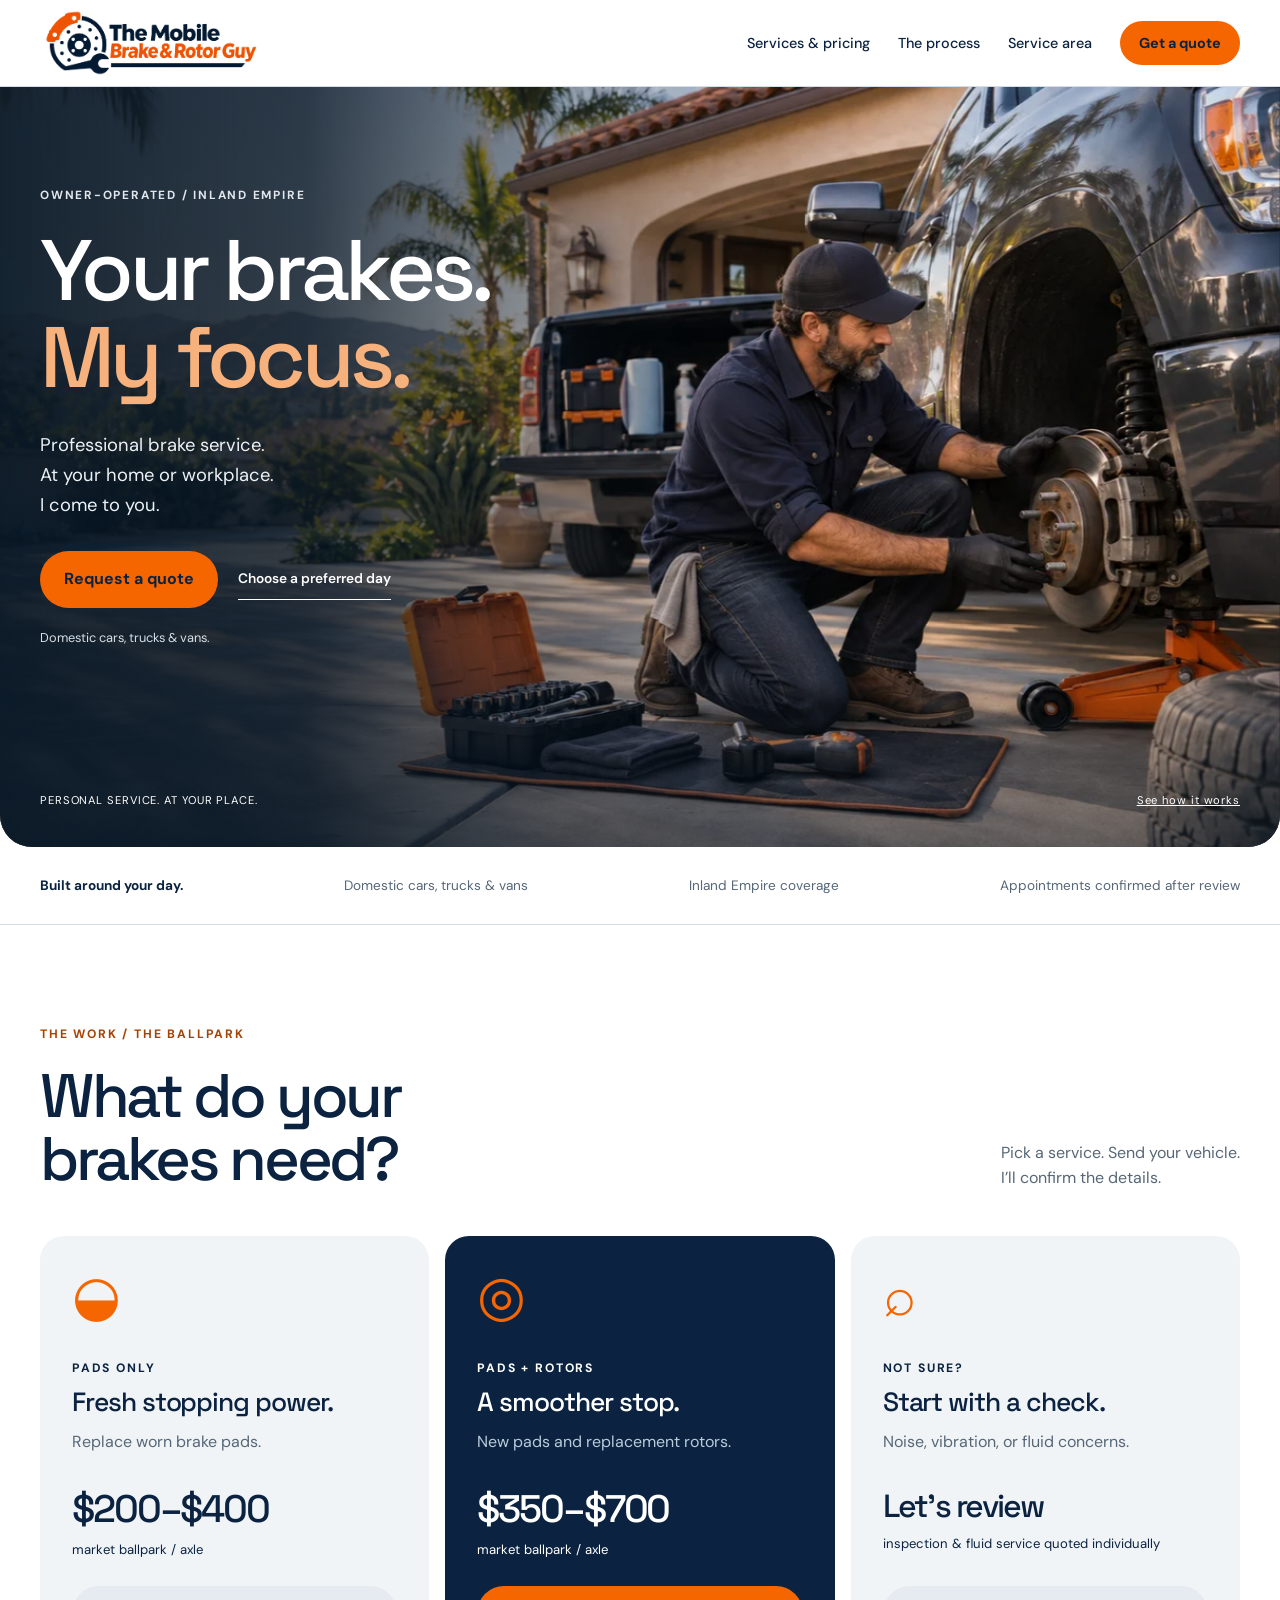
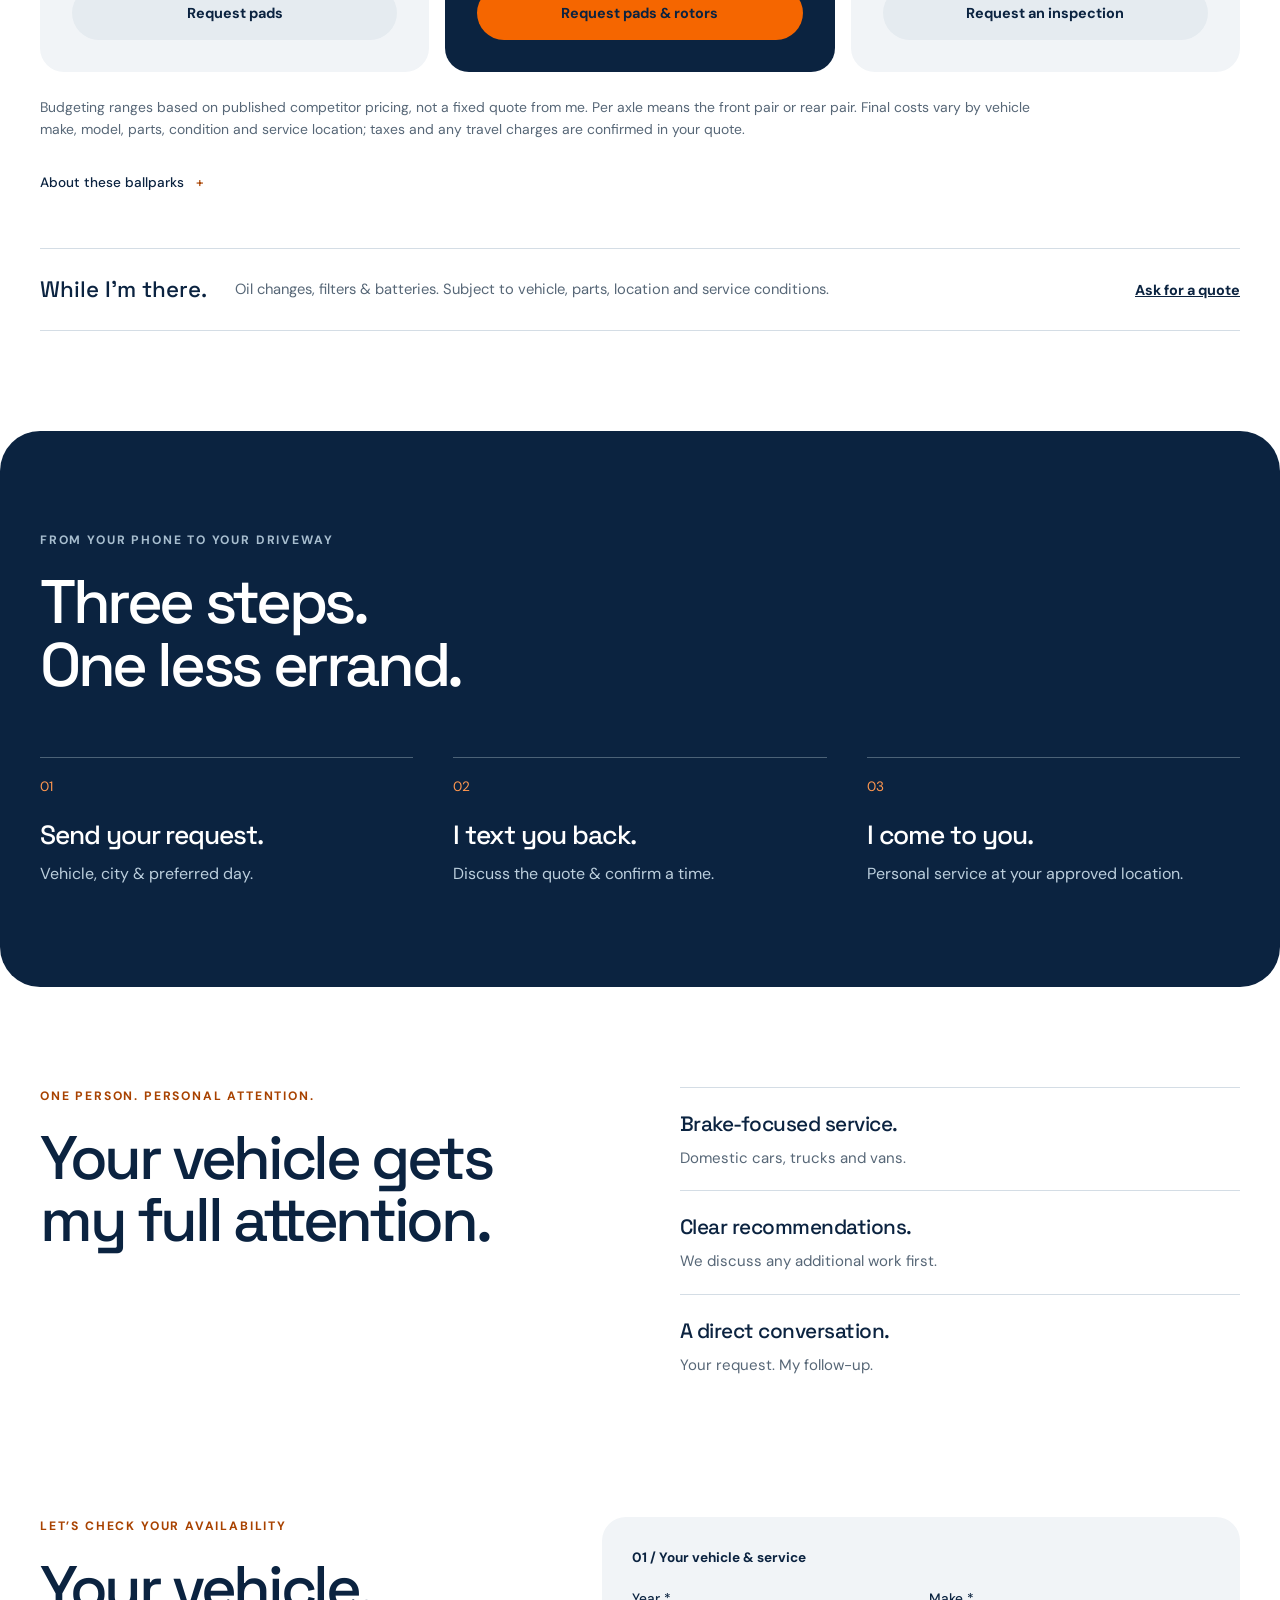
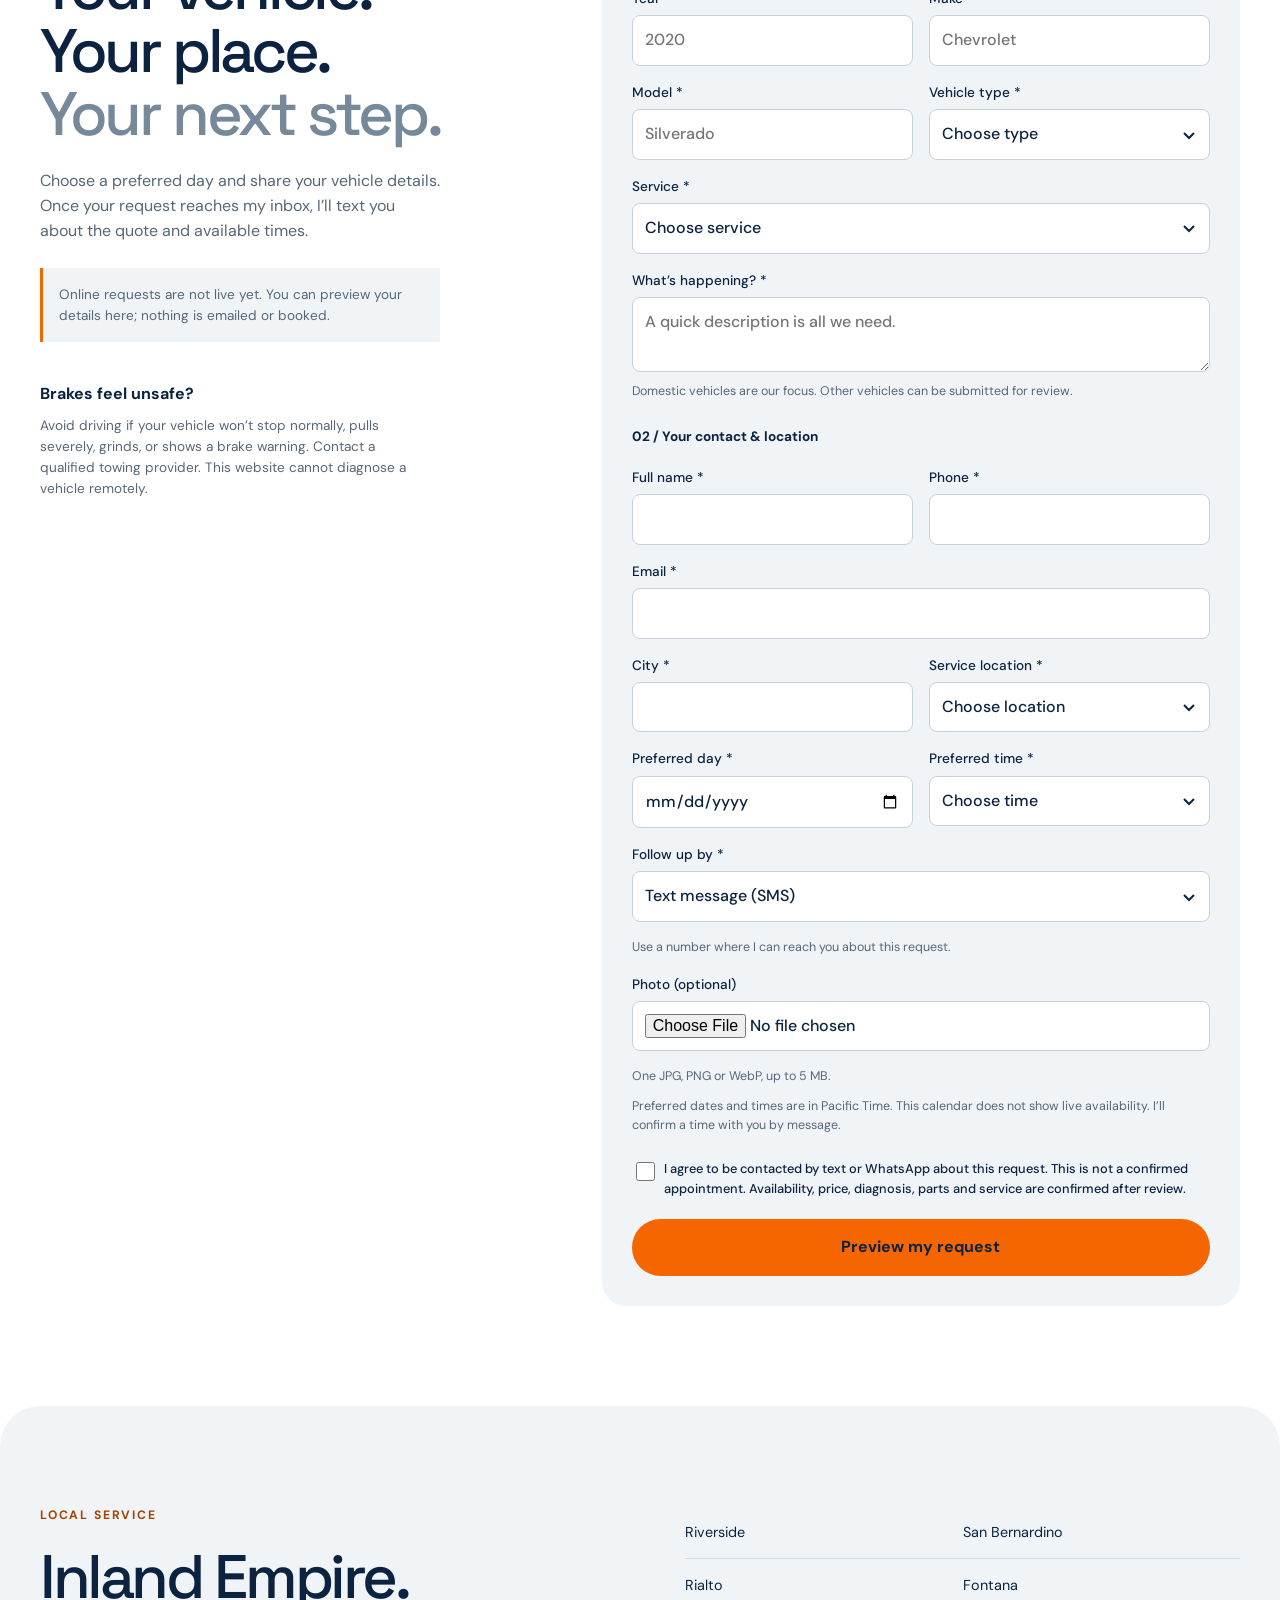
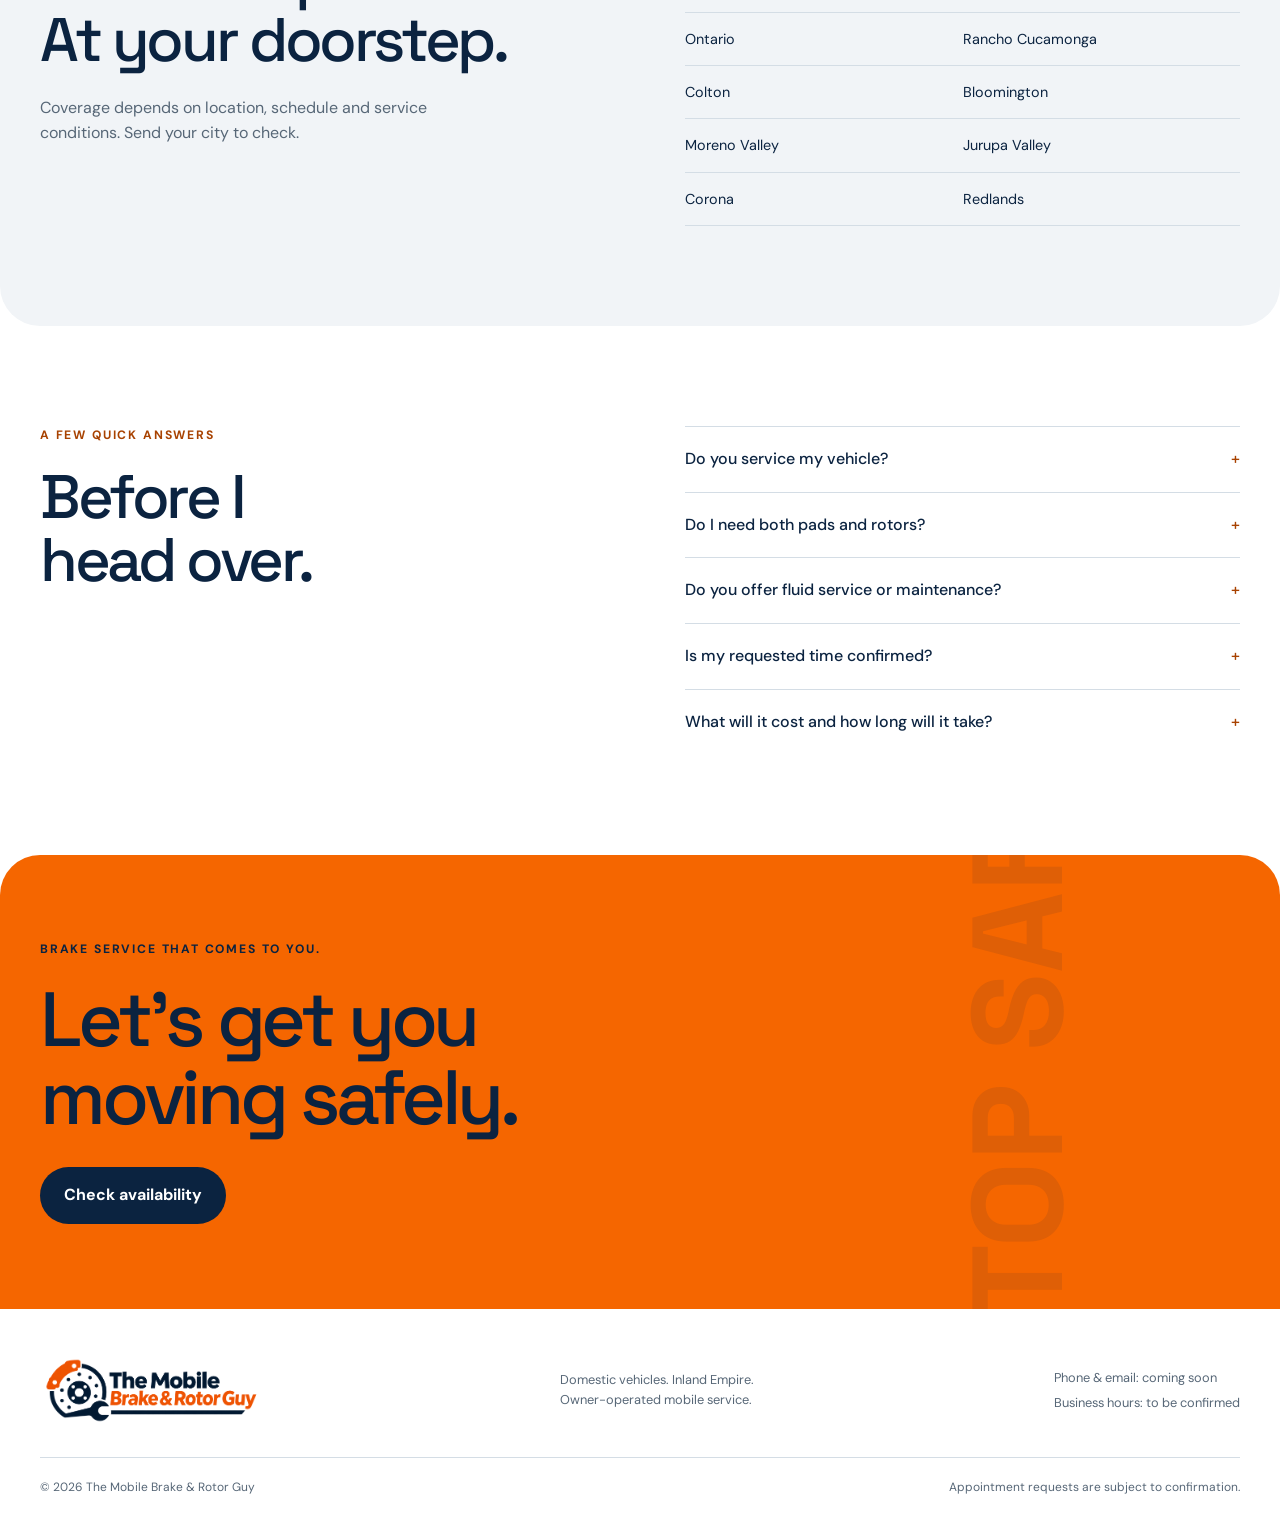
==== index.html @ 6957d8f8 "Adopt photographic owner-operator design and request follow-up flow" ====
<!doctype html>
<html lang="en">
<head>
<meta charset="UTF-8"><meta name="viewport" content="width=device-width, initial-scale=1">
<meta name="theme-color" content="#0B2340">
<title>The Mobile Brake &amp; Rotor Guy | Mobile Brake Service in the Inland Empire</title>
<meta name="description" content="Mobile brake pads, rotors and brake service for domestic cars, trucks and vans in the Inland Empire. See ballpark costs and request an appointment.">
<link rel="canonical" href="https://themobilebrakerotorguy.com/">
<meta property="og:title" content="Your brakes. My focus."><meta property="og:description" content="Mobile brake service for domestic cars, trucks and vans throughout the Inland Empire.">
<meta property="og:image" content="https://themobilebrakerotorguy.com/assets/photography/hero-1774.webp"><meta property="og:image:alt" content="A mechanic inspecting a pickup brake rotor in a driveway.">
<meta property="og:url" content="https://themobilebrakerotorguy.com/"><meta property="og:type" content="website">
<link rel="icon" href="assets/brand/logo-icon.png"><link rel="preconnect" href="https://fonts.googleapis.com"><link rel="preconnect" href="https://fonts.gstatic.com" crossorigin>
<link href="https://fonts.googleapis.com/css2?family=DM+Sans:wght@400;500;600;700&family=Space+Grotesk:wght@400;500;600;700&display=swap" rel="stylesheet">
<link rel="stylesheet" href="styles.css">
<script type="application/ld+json">{"@context":"https://schema.org","@type":"AutoRepair","name":"The Mobile Brake & Rotor Guy","url":"https://themobilebrakerotorguy.com/","logo":"https://themobilebrakerotorguy.com/assets/brand/logo-primary-horizontal.png","areaServed":{"@type":"Place","name":"Inland Empire, California"},"description":"Mobile brake service for domestic cars, trucks and vans. Availability confirmed on request."}</script>
</head>
<body>
<a class="skip" href="#services">Skip to services</a>
<header class="site-header" id="top"><div class="container header-inner">
<a class="brand" href="#top" aria-label="The Mobile Brake and Rotor Guy home"><img src="assets/brand/logo-primary-horizontal.png" width="2150" height="734" alt="The Mobile Brake &amp; Rotor Guy"></a>
<nav id="main-nav" aria-label="Main navigation"><a href="#services">Services &amp; pricing</a><a href="#how-it-works">The process</a><a href="#service-area">Service area</a></nav>
<a class="button small" href="#quote">Get a quote</a><button class="menu-toggle" aria-controls="main-nav" aria-expanded="false" aria-label="Open menu">☰</button>
</div></header>
<main>
<section class="photo-hero" aria-labelledby="hero-title">
<picture class="hero-photograph"><source type="image/webp" srcset="assets/photography/hero-640.webp 640w, assets/photography/hero-960.webp 960w, assets/photography/hero-1440.webp 1440w, assets/photography/hero-1774.webp 1774w" sizes="100vw"><img src="assets/photography/hero-owner-operator-rugged-mechanic.png" width="1774" height="887" fetchpriority="high" alt="A mechanic inspecting a pickup truck’s exposed brake rotor in a sunlit driveway."></picture>
<div class="hero-shade" aria-hidden="true"></div>
<div class="container photo-hero-content">
<p class="eyebrow">OWNER-OPERATED / INLAND EMPIRE</p>
<h1 id="hero-title">Your brakes.<br><span>My focus.</span></h1>
<p class="hero-description">Professional brake service.<br>At your home or workplace.<br>I come to you.</p>
<div class="hero-actions"><a class="button" href="#quote">Request a quote</a><button class="text-button" data-open-booking>Choose a preferred day</button></div>
<p class="hero-vehicle">Domestic cars, trucks &amp; vans.</p>
</div>
<div class="hero-caption"><span>PERSONAL SERVICE. AT YOUR PLACE.</span><a href="#how-it-works">See how it works</a></div>
</section>
<section class="fit-strip"><div class="container"><strong>Built around your day.</strong><span>Domestic cars, trucks &amp; vans</span><span>Inland Empire coverage</span><span>Appointments confirmed after review</span></div></section>
<section class="section services" id="services"><div class="container">
<div class="section-heading"><div><p class="eyebrow orange">THE WORK / THE BALLPARK</p><h2>What do your<br>brakes need?</h2></div><p>Pick a service. Send your vehicle.<br>I’ll confirm the details.</p></div>
<div class="price-grid">
<article class="price-card"><span class="service-symbol" aria-hidden="true">◒</span><p class="eyebrow">PADS ONLY</p><h3>Fresh stopping power.</h3><p>Replace worn brake pads.</p><p class="price">$200–$400<small>market ballpark / axle</small></p><a href="#quote" class="button light" data-service="Brake pads">Request pads</a></article>
<article class="price-card featured"><span class="service-symbol" aria-hidden="true">◎</span><p class="eyebrow">PADS + ROTORS</p><h3>A smoother stop.</h3><p>New pads and replacement rotors.</p><p class="price">$350–$700<small>market ballpark / axle</small></p><a href="#quote" class="button" data-service="Pads and rotors">Request pads &amp; rotors</a></article>
<article class="price-card"><span class="service-symbol" aria-hidden="true">⌕</span><p class="eyebrow">NOT SURE?</p><h3>Start with a check.</h3><p>Noise, vibration, or fluid concerns.</p><p class="price quote-price">Let’s review<small>inspection &amp; fluid service quoted individually</small></p><a href="#quote" class="button light" data-service="Brake inspection">Request an inspection</a></article>
</div>
<p class="price-note">Budgeting ranges based on published competitor pricing, not a fixed quote from me. Per axle means the front pair or rear pair. Final costs vary by vehicle make, model, parts, condition and service location; taxes and any travel charges are confirmed in your quote.</p>
<details class="price-sources"><summary>About these ballparks</summary><p>Benchmarks reviewed November 23, 2026: <a href="https://supercanic.com/blog/brake-job-cost">Supercanic’s Riverside County guide</a> and <a href="https://brakestogo.com/services/brake-pad-replacement/">Brakes To Go’s published comparisons</a>. These are budgeting guides for parts and labor, not guaranteed offers or price matches.</p></details>
<div class="maintenance"><strong>While I’m there.</strong><p>Oil changes, filters &amp; batteries. Subject to vehicle, parts, location and service conditions.</p><a href="#quote" data-service="Select maintenance">Ask for a quote</a></div>
</div></section>
<section class="process section" id="how-it-works"><div class="container"><p class="eyebrow">FROM YOUR PHONE TO YOUR DRIVEWAY</p><h2>Three steps.<br>One less errand.</h2><div class="steps"><article><span>01</span><h3>Send your request.</h3><p>Vehicle, city &amp; preferred day.</p></article><article><span>02</span><h3>I text you back.</h3><p>Discuss the quote &amp; confirm a time.</p></article><article><span>03</span><h3>I come to you.</h3><p>Personal service at your approved location.</p></article></div></div></section>
<section class="personal-service section"><div class="container personal-layout"><div><p class="eyebrow orange">ONE PERSON. PERSONAL ATTENTION.</p><h2>Your vehicle gets<br>my full attention.</h2></div><div class="personal-points"><p><strong>Brake-focused service.</strong><span>Domestic cars, trucks and vans.</span></p><p><strong>Clear recommendations.</strong><span>We discuss any additional work first.</span></p><p><strong>A direct conversation.</strong><span>Your request. My follow-up.</span></p></div></div></section>
<section class="section quote-section" id="quote"><div class="container quote-layout"><div><p class="eyebrow orange">LET’S CHECK YOUR AVAILABILITY</p><h2>Your vehicle.<br>Your place.<br><span>Your next step.</span></h2><p>Choose a preferred day and share your vehicle details. Once your request reaches my inbox, I’ll text you about the quote and available times.</p><p class="preview-notice">Online requests are not live yet. You can preview your details here; nothing is emailed or booked.</p><div class="safety"><strong>Brakes feel unsafe?</strong><p>Avoid driving if your vehicle won’t stop normally, pulls severely, grinds, or shows a brake warning. Contact a qualified towing provider. This website cannot diagnose a vehicle remotely.</p></div></div>
<form id="quote-form" novalidate><fieldset><legend>01 / Your vehicle &amp; service</legend>
<div class="form-grid"><label>Year *<input name="year" inputmode="numeric" required pattern="[0-9]{4}" maxlength="4" placeholder="2020"></label><label>Make *<input name="make" required maxlength="60" placeholder="Chevrolet"></label><label>Model *<input name="model" required maxlength="80" placeholder="Silverado"></label><label>Vehicle type *<select name="vehicleType" required><option value="">Choose type</option><option>Domestic car</option><option>Domestic truck</option><option>Domestic van</option><option>Not sure</option><option>Other</option></select></label><label class="full">Service *<select name="service" required><option value="">Choose service</option><option>Brake pads</option><option>Pads and rotors</option><option>Brake rotors</option><option>Brake fluid service</option><option>Brake inspection</option><option>Brake noise</option><option>Brake vibration</option><option>Oil change</option><option>Oil filter</option><option>Cabin air filter</option><option>Battery replacement</option><option>Select maintenance</option><option>Not sure</option></select></label><label class="full">What’s happening? *<textarea name="issue" required maxlength="1200" rows="2" placeholder="A quick description is all we need."></textarea></label></div><p id="fit-note" class="field-note">Domestic vehicles are our focus. Other vehicles can be submitted for review.</p></fieldset>
<fieldset><legend>02 / Your contact &amp; location</legend><div class="form-grid"><label>Full name *<input name="name" required maxlength="100" autocomplete="name"></label><label>Phone *<input name="phone" type="tel" required maxlength="30" autocomplete="tel"></label><label class="full">Email *<input name="email" type="email" required maxlength="254" autocomplete="email"></label><label>City *<input name="city" required maxlength="100" autocomplete="address-level2"></label><label>Service location *<select name="location" required><option value="">Choose location</option><option>Home</option><option>Workplace</option><option>Other — review needed</option></select></label><label>Preferred day *<input name="date" type="date" required></label><label>Preferred time *<select name="time" required><option value="">Choose time</option><option>Morning</option><option>Afternoon</option><option>Flexible</option></select></label><label class="full">Follow up by *<select name="contactMethod" required><option value="SMS">Text message (SMS)</option><option value="WhatsApp">WhatsApp</option></select><span class="field-note">Use a number where I can reach you about this request.</span></label><label class="full">Photo (optional)<input name="photo" type="file" accept="image/jpeg,image/png,image/webp"><span class="field-note">One JPG, PNG or WebP, up to 5 MB.</span></label></div><p class="field-note">Preferred dates and times are in Pacific Time. This calendar does not show live availability. I’ll confirm a time with you by message.</p></fieldset>
<label class="form-trap" aria-hidden="true">Website<input name="website" tabindex="-1" autocomplete="off"></label>
<label class="consent"><input name="consent" type="checkbox" required><span>I agree to be contacted by text or WhatsApp about this request. This is not a confirmed appointment. Availability, price, diagnosis, parts and service are confirmed after review.</span></label>
<button class="button" type="submit">Preview my request</button><p class="form-status" role="status" aria-live="polite"></p>
</form></div></section>
<section class="section area" id="service-area"><div class="container area-layout"><div><p class="eyebrow orange">LOCAL SERVICE</p><h2>Inland Empire.<br>At your doorstep.</h2><p>Coverage depends on location, schedule and service conditions. Send your city to check.</p></div><div class="cities"><span>Riverside</span><span>San Bernardino</span><span>Rialto</span><span>Fontana</span><span>Ontario</span><span>Rancho Cucamonga</span><span>Colton</span><span>Bloomington</span><span>Moreno Valley</span><span>Jurupa Valley</span><span>Corona</span><span>Redlands</span></div></div></section>
<section class="section faq"><div class="container faq-layout"><div><p class="eyebrow orange">A FEW QUICK ANSWERS</p><h2>Before I<br>head over.</h2></div><div>
<details><summary>Do you service my vehicle?</summary><p>I focus on domestic cars, trucks and vans. Send the year, make and model; other vehicles are reviewed individually.</p></details>
<details><summary>Do I need both pads and rotors?</summary><p>Not always. Inspection helps determine what needs replacement.</p></details>
<details><summary>Do you offer fluid service or maintenance?</summary><p>Yes, subject to vehicle and location fit. Ask about brake fluid, oil changes, filters and batteries.</p></details>
<details><summary>Is my requested time confirmed?</summary><p>No. Your preferred date is a request. I’ll text you to confirm service details and agree on an available time.</p></details>
<details><summary>What will it cost and how long will it take?</summary><p>The ranges above are market guides. I confirm your price and expected time after reviewing your vehicle and the work required.</p></details>
</div></div></section>
<section class="closing"><div class="container"><p class="eyebrow">BRAKE SERVICE THAT COMES TO YOU.</p><h2>Let’s get you<br>moving safely.</h2><button class="button dark" data-open-booking>Check availability</button></div><span aria-hidden="true">STOP SAFE.</span></section>
</main>
<footer><div class="container footer-inner"><a class="brand footer-brand" href="#top"><img src="assets/brand/logo-primary-horizontal.png" width="2150" height="734" loading="lazy" alt="The Mobile Brake &amp; Rotor Guy"></a><p>Domestic vehicles. Inland Empire.<br>Owner-operated mobile service.</p><div><span id="business-contact">Phone &amp; email: coming soon</span><a class="whatsapp-link" data-whatsapp hidden>Message on WhatsApp</a><span>Business hours: to be confirmed</span></div></div><div class="container footer-bottom">© 2026 The Mobile Brake &amp; Rotor Guy <span>Appointment requests are subject to confirmation.</span></div></footer>
<div class="mobile-bar" aria-label="Quick actions"><button data-contact="Call">Call</button><button data-contact="Text">Text</button><a href="#quote">Request quote</a></div>
<dialog id="booking-dialog" aria-labelledby="dialog-title"><button class="dialog-close" aria-label="Close dialog">×</button><div class="photo-dialog"><img src="assets/photography/hero-640.webp" width="640" height="320" loading="lazy" alt="Driveway brake inspection."></div><div class="dialog-content"><p class="eyebrow orange">MOBILE SERVICE / INLAND EMPIRE</p><h2 id="dialog-title">Your day.<br>Your driveway.</h2><p>Choose a preferred day and tell me about your domestic car, truck or van. I’ll follow up by message once I receive your request.</p><p class="field-note">Online requests are currently in preview. No appointment is booked or sent.</p><a class="button" id="dialog-quote" href="#quote">Start my request</a></div></dialog>
<dialog id="contact-dialog" aria-labelledby="contact-title"><button class="dialog-close" aria-label="Close dialog">×</button><div class="dialog-content"><h2 id="contact-title">Contact details<br>coming soon.</h2><p>The business phone number hasn’t been published yet. Online requests are also currently in preview.</p><button class="button dialog-dismiss">Got it</button></div></dialog>
<script src="site-config.js" defer></script>
<script src="script.js" defer></script>
</body></html>
---- styles.css ----
:root{--navy:#0b2340;--orange:#f56600;--paper:#f1f4f7;--ink:#1f2933;--muted:#576777;--line:#d4dde5;--heading:'Space Grotesk',sans-serif}
*{box-sizing:border-box}
html{scroll-behavior:smooth;scroll-padding-top:100px}
body{margin:0;background:white;color:var(--navy);font-family:'DM Sans',sans-serif;line-height:1.55}
button,input,select,textarea{font:inherit}
button,a{-webkit-tap-highlight-color:transparent}
button{cursor:pointer}
a{color:inherit}
img,svg{max-width:100%}
button:focus-visible,a:focus-visible,input:focus-visible,select:focus-visible,textarea:focus-visible,summary:focus-visible{outline:3px solid #ba4a00;outline-offset:5px}
h1,h2,h3,p{margin:0}
h1,h2,h3{font-family:var(--heading);line-height:1.02;letter-spacing:-.055em;font-weight:500}
h1{font-size:clamp(3rem,6.6vw,6.4rem)}
h2{font-size:clamp(2.5rem,4.8vw,4.6rem)}
h3{font-size:1.65rem;letter-spacing:-.04em}
p{font-size:1rem}
.container{width:min(1240px,calc(100% - 80px));margin:auto}
.button{display:inline-flex;align-items:center;justify-content:center;background:var(--orange);color:var(--navy);padding:16px 24px;border:0;border-radius:100px;text-decoration:none;font-weight:700;min-height:50px;transition:background .2s,transform .2s}
.button:hover{background:#ff8328;transform:translateY(-2px)}
.button.small{padding:11px 19px;min-height:44px;font-size:.9rem}
.button.light{background:#e5ebf0}
.button.dark{background:var(--navy);color:white}
.text-button{background:none;color:inherit;border:0;border-bottom:1px solid currentColor;padding:10px 0;font-weight:600}
.eyebrow{font-size:.76rem;letter-spacing:.15em;font-weight:700;line-height:1.5;margin-bottom:22px}
.orange{color:#a84200}
.section{padding:100px 0}
.skip{position:fixed;top:-100px;z-index:100;background:white;padding:15px}
.skip:focus{top:0}
.site-header{background:white;position:sticky;top:0;z-index:40;border-bottom:1px solid var(--line)}
.header-inner{height:86px;display:flex;align-items:center;gap:28px}
.brand{display:block;width:220px;flex-shrink:0}
.brand img{width:100%;height:auto;display:block}
nav{margin-left:auto;display:flex;gap:28px}
nav a{font-size:.9rem;text-decoration:none;font-weight:500}
.menu-toggle{display:none}
.fit-strip{padding:28px 0;border-bottom:1px solid var(--line)}
.fit-strip .container{display:flex;justify-content:space-between;gap:20px;font-size:.85rem}
.fit-strip span{color:var(--muted)}
.section-heading{display:flex;justify-content:space-between;align-items:end;gap:24px;margin-bottom:45px}
.section-heading>p{color:var(--muted)}
.price-grid{display:grid;grid-template-columns:repeat(3,1fr);gap:16px}
.price-card{padding:32px;background:var(--paper);border-radius:24px;display:flex;flex-direction:column;align-items:flex-start}
.price-card.featured{background:var(--navy);color:white}
.service-symbol{font-size:3.5rem;line-height:1;color:var(--orange);margin-bottom:35px}
.price-card .eyebrow{margin-bottom:12px}
.price-card h3{margin-bottom:14px}
.price-card>p:not(.eyebrow):not(.price){color:var(--muted)}
.price-card.featured>p:not(.eyebrow):not(.price){color:#b9ccda}
.price{font:500 clamp(1.8rem,3vw,2.7rem)/1 var(--heading);letter-spacing:-.055em;margin:35px 0 26px}
.price small{display:block;font:400 .82rem/1.5 'DM Sans',sans-serif;letter-spacing:0;margin-top:12px}
.price-card .button{margin-top:auto;width:100%;font-size:.9rem}
.quote-price{font-size:2rem}
.price-note{font-size:.87rem;color:var(--muted);margin-top:25px;max-width:1000px}
.price-sources{font-size:.83rem;margin-top:12px}
.price-sources summary{min-height:36px;font-size:.85rem;border:0;justify-content:flex-start;gap:12px}
.price-sources p{font-size:.85rem;color:var(--muted)}
.maintenance{display:flex;align-items:center;gap:28px;border-block:1px solid var(--line);padding:26px 0;margin-top:35px}
.maintenance strong{font:500 1.4rem var(--heading)}
.maintenance p{flex:1;color:var(--muted);font-size:.92rem}
.maintenance a{font-weight:700;font-size:.9rem}
.process{background:var(--navy);color:white;border-radius:40px}
.process .eyebrow{color:#a8becf}
.steps{display:grid;grid-template-columns:repeat(3,1fr);gap:40px;margin-top:60px}
.steps article{border-top:1px solid #4c6277;padding-top:18px}
.steps span{color:#ff974f;display:block;font-size:.85rem;margin-bottom:25px}
.steps p{color:#bbcedc;margin-top:13px}
.quote-layout{display:grid;grid-template-columns:.85fr 1.15fr;gap:90px}
.quote-layout h2 span{color:#76899a}
.quote-layout>div>p:not(.eyebrow){margin-top:24px;color:var(--muted);max-width:400px}
.preview-notice{font-size:.85rem;padding:16px;background:var(--paper);border-left:3px solid var(--orange)}
.safety{margin-top:40px;max-width:390px}
.safety p{font-size:.85rem;margin-top:8px;color:var(--muted)}
form{padding:30px;background:var(--paper);border-radius:24px}
fieldset{border:0;margin:0 0 24px;padding:0}
legend{font-size:.85rem;font-weight:700;padding:0 0 20px}
label{display:flex;flex-direction:column;gap:6px;font-size:.85rem;font-weight:500}
.form-grid{display:grid;grid-template-columns:1fr 1fr;gap:16px}
.full{grid-column:1/-1}
input,select,textarea{width:100%;max-width:100%;min-width:0;border:1px solid #c6d1dc;background:white;border-radius:8px;padding:12px;font-size:1rem;color:var(--navy)}
textarea{resize:vertical}
select{appearance:none;background:white url("data:image/svg+xml,%3Csvg xmlns='http://www.w3.org/2000/svg' width='20' height='20'%3E%3Cpath d='m5 8 5 5 5-5' fill='none' stroke='%230b2340' stroke-width='2'/%3E%3C/svg%3E") no-repeat right 10px center;padding-right:35px}
.field-note{font-size:.78rem;color:var(--muted);margin-top:10px;font-weight:400}
.consent{flex-direction:row;align-items:flex-start;font-size:.8rem;margin-bottom:20px}
.consent input{width:19px;height:19px;flex-shrink:0;accent-color:var(--navy)}
form .button{width:100%}
.form-trap{position:absolute;left:-10000px;width:1px;height:1px;overflow:hidden}
.form-status:not(:empty){margin-top:15px;padding:12px;background:#dcebe1;color:#17462c;font-size:.9rem}
.form-status.error{background:#fbe5de;color:#7c2810}
.area{background:var(--paper);border-radius:40px}
.area-layout,.faq-layout{display:grid;grid-template-columns:1fr 1fr;gap:90px}
.area p:not(.eyebrow){max-width:440px;margin-top:25px;color:var(--muted)}
.cities{display:grid;grid-template-columns:1fr 1fr;align-content:center}
.cities span{border-bottom:1px solid var(--line);padding:15px 0;font-size:.9rem}
summary{cursor:pointer;list-style:none;display:flex;justify-content:space-between;gap:25px;font-weight:500;padding:20px 0;border-top:1px solid var(--line);font-size:1rem}
summary::-webkit-details-marker{display:none}
summary:after{content:'+';color:#a84200}
details[open] summary:after{content:'−'}
details>p{padding-bottom:22px;color:var(--muted)}
.closing{padding:85px 0;background:var(--orange);border-radius:40px 40px 0 0;position:relative;overflow:hidden}
.closing h2{font-size:clamp(3rem,6vw,6rem);margin-bottom:30px}
.closing>span{position:absolute;font:700 10vw var(--heading);transform:rotate(-90deg);right:-6%;top:26%;color:rgba(11,35,64,.09);pointer-events:none}
footer{padding:45px 0 25px}
.footer-inner{display:flex;justify-content:space-between;gap:30px;align-items:center}
.footer-inner p,.footer-inner>div{font-size:.8rem;color:var(--muted)}
.footer-inner>div{display:flex;flex-direction:column;gap:5px}
.footer-bottom{border-top:1px solid var(--line);margin-top:30px;padding-top:20px;font-size:.75rem;display:flex;justify-content:space-between;color:var(--muted)}
.mobile-bar{display:none}
dialog{padding:0;border:0;border-radius:24px;width:min(520px,calc(100% - 32px));max-height:88svh;overflow:auto;color:var(--navy);box-shadow:0 30px 100px #0006}
dialog::backdrop{background:rgba(4,17,31,.8);backdrop-filter:blur(5px)}
.dialog-close{position:absolute;right:14px;top:14px;border:0;border-radius:50%;background:white;font-size:1.6rem;width:44px;height:44px;z-index:2}
.dialog-art{height:180px;background:var(--paper);display:grid;place-items:center;overflow:hidden}
.dialog-art img{width:165px;height:165px;object-fit:contain}
.dialog-content{padding:32px}
.dialog-content h2{font-size:2.8rem}
.dialog-content>p{margin:18px 0}
.dialog-content .button{width:100%}
body:has(dialog[open]){overflow:hidden}
@media(min-width:1500px){}
@media(max-width:1000px){.container{width:calc(100% - 48px)}
nav{gap:18px}
.header-inner{gap:18px}
.brand{width:180px}
.quote-layout,.area-layout,.faq-layout{gap:40px}
.price-card{padding:24px}
.price{font-size:2rem}
}
@media(max-width:700px){html{scroll-padding-top:90px}
.container{width:calc(100% - 32px)}
body{padding-bottom:calc(64px + env(safe-area-inset-bottom))}
.header-inner{height:74px;gap:10px}
.brand{width:155px}
.header-inner>.button{margin-left:auto;padding:10px 15px;font-size:.8rem}
.menu-toggle{display:block;background:none;border:0;color:var(--navy);font-size:1.4rem;width:44px;height:44px}
nav{display:none;position:absolute;top:74px;left:0;right:0;padding:16px;background:white;border-bottom:1px solid var(--line)}
nav.open{display:flex;flex-direction:column;gap:0}
nav a{padding:13px}
.fit-strip{padding:22px 0}
.fit-strip .container{display:grid;grid-template-columns:1fr 1fr;gap:12px;font-size:.78rem}
.section{padding:65px 0}
.section-heading{display:block;margin-bottom:30px}
.section-heading>p{margin-top:22px}
.price-grid{grid-template-columns:1fr}
.price-card{padding:26px;position:relative}
.service-symbol{position:absolute;right:25px;top:20px;font-size:3rem}
.price-card .eyebrow{padding-right:55px}
.price-card h3{max-width:80%}
.price{margin:25px 0;font-size:2.4rem}
.maintenance{flex-direction:column;align-items:start;gap:12px}
.steps{grid-template-columns:1fr;gap:26px;margin-top:35px}
.steps span{margin-bottom:14px}
.process,.area{border-radius:28px}
.quote-layout,.area-layout,.faq-layout{grid-template-columns:1fr;gap:32px}
.quote-layout h2{font-size:2.9rem}
.safety{margin-top:24px}
form{padding:22px 16px}
.form-grid{gap:14px 10px}
input[type=file]{font-size:.8rem}
.closing{padding:60px 0;border-radius:28px 28px 0 0}
.closing>span{display:none}
.footer-inner{flex-direction:column;align-items:start;gap:22px}
.footer-brand{width:220px}
.footer-bottom{display:block}
.footer-bottom span{display:block;margin-top:7px}
.mobile-bar{position:fixed;bottom:0;left:0;right:0;z-index:50;display:grid;grid-template-columns:1fr 1fr 1.7fr;background:white;padding-bottom:env(safe-area-inset-bottom);box-shadow:0 -4px 25px #0b234015}
.mobile-bar button,.mobile-bar a{border:0;border-right:1px solid var(--line);background:white;color:var(--navy);padding:20px 10px;font-size:.9rem;text-align:center;text-decoration:none;font-weight:700}
.mobile-bar a{background:var(--orange)}
.dialog-content{padding:26px}
.dialog-art{height:140px}
.dialog-art img{width:130px;height:130px}
}
@media(max-width:700px){}
@media(max-width:360px){.brand{width:130px}
.header-inner>.button{padding:10px}
.form-grid{grid-template-columns:1fr}
.full{grid-column:auto}
}
@media(prefers-reduced-motion:reduce){html{scroll-behavior:auto}
*,*:before,*:after{transition:none!important;animation:none!important}
}
/* Photography-led owner-operator direction (standards v2). */
.photo-hero{position:relative;min-height:690px;height:min(760px,calc(100svh - 86px));background:var(--navy);color:white;overflow:hidden;border-radius:0 0 32px 32px}
.hero-photograph{position:absolute;inset:0;display:block}
.hero-photograph img{width:100%;height:100%;object-fit:cover;object-position:68% center;animation:photo-settle 1.2s ease-out both}
.hero-shade{position:absolute;inset:0;background:linear-gradient(90deg,rgba(6,22,37,.94) 0%,rgba(6,22,37,.81) 24%,rgba(6,22,37,.25) 48%,transparent 68%),linear-gradient(0deg,rgba(6,22,37,.55),transparent 28%)}
.photo-hero-content{position:relative;padding-top:100px;z-index:1}
.photo-hero .eyebrow{color:#e1e7ec;font-size:.74rem}
.photo-hero h1{font-size:clamp(3.7rem,6.7vw,6.2rem);font-weight:500;line-height:1.02}
.photo-hero h1 span{color:#f7b17c}
.hero-description{font-size:1.15rem;line-height:1.65;margin-top:28px;color:#edf1f5}
.hero-actions{display:flex;align-items:center;gap:20px;margin-top:30px;flex-wrap:wrap}
.hero-actions .text-button{color:white;font-size:.86rem}
.hero-vehicle{font-size:.8rem;color:#d7dfe5;margin-top:20px}
.hero-caption{position:absolute;bottom:24px;left:40px;right:40px;display:flex;justify-content:space-between;align-items:center;font-size:.7rem;letter-spacing:.08em}
.hero-caption a{min-height:44px;display:flex;align-items:center}
@keyframes photo-settle{from{transform:scale(1.02)}
to{transform:scale(1)}
}
.personal-service{padding-bottom:20px}
.personal-layout{display:grid;grid-template-columns:1fr 1fr;gap:80px;align-items:start}
.personal-points p{display:flex;flex-direction:column;gap:7px;border-top:1px solid var(--line);padding:20px 0}
.personal-points strong{font-family:var(--heading);font-size:1.3rem;font-weight:500;letter-spacing:-.025em}
.personal-points span{color:var(--muted);font-size:.94rem}
.section-heading,.price-card,.steps article,.personal-layout,.area-layout{opacity:1;transform:none;transition:opacity .6s ease var(--reveal-delay,0ms),transform .6s ease var(--reveal-delay,0ms)}
.reveal-pending{opacity:0;transform:translateY(16px)}
.whatsapp-link{color:var(--navy);font-weight:700;padding:8px 0}
[hidden]{display:none!important}
.photo-dialog{height:200px;overflow:hidden;background:var(--paper)}
.photo-dialog img{display:block;width:100%;height:100%;object-fit:cover;object-position:76% 55%}
@media(max-width:1000px){.photo-hero-content{padding-top:90px}
.photo-hero h1{font-size:4.6rem}
.hero-actions{max-width:340px;gap:14px}
.photo-hero{min-height:660px}
.hero-shade{background:linear-gradient(90deg,rgba(6,22,37,.94),rgba(6,22,37,.75) 37%,rgba(6,22,37,.05) 70%)}
}
@media(max-width:700px){
.photo-hero{height:auto;min-height:0;border-radius:0 0 24px 24px;display:flex;flex-direction:column}
.hero-photograph{position:relative;order:2;height:280px;overflow:hidden}
.hero-photograph img{object-position:78% center}
.hero-shade{display:none}
.photo-hero-content{padding:35px 0 30px}
.photo-hero .eyebrow{font-size:.64rem;margin-bottom:18px;letter-spacing:.1em}
.photo-hero h1{font-size:clamp(3.5rem,13vw,4.5rem)}
.hero-description{font-size:1rem;line-height:1.5;margin-top:20px}
.hero-actions{margin-top:23px;gap:14px;max-width:none}
.hero-actions .button{padding:14px 20px;font-size:.9rem}
.hero-actions .text-button{font-size:.8rem}
.hero-vehicle{font-size:.78rem;margin-top:16px}
.hero-caption{display:none}
.personal-layout{grid-template-columns:1fr;gap:28px}
.personal-service{padding-bottom:0}
.photo-dialog{height:170px}
}
@media(prefers-reduced-motion:reduce){.hero-photograph img{animation:none;transform:none}
.reveal-pending{opacity:1;transform:none}
}
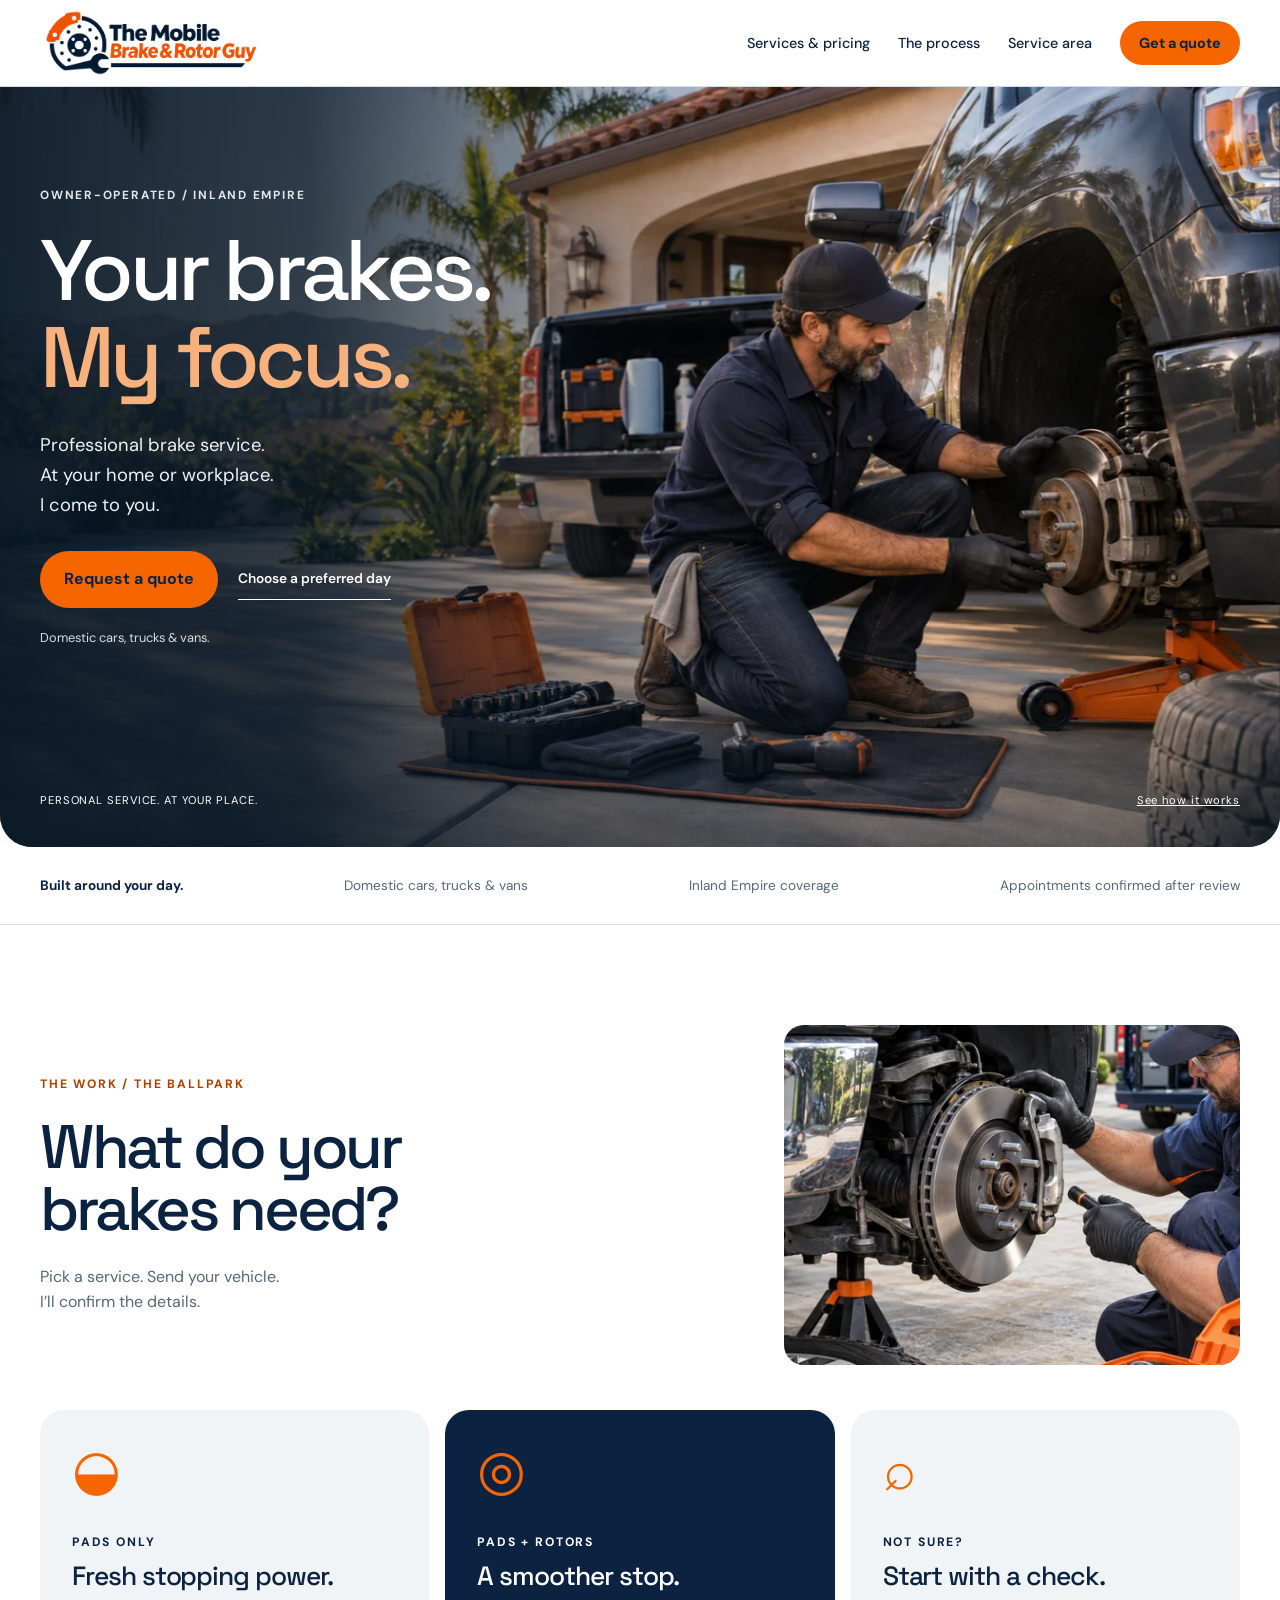
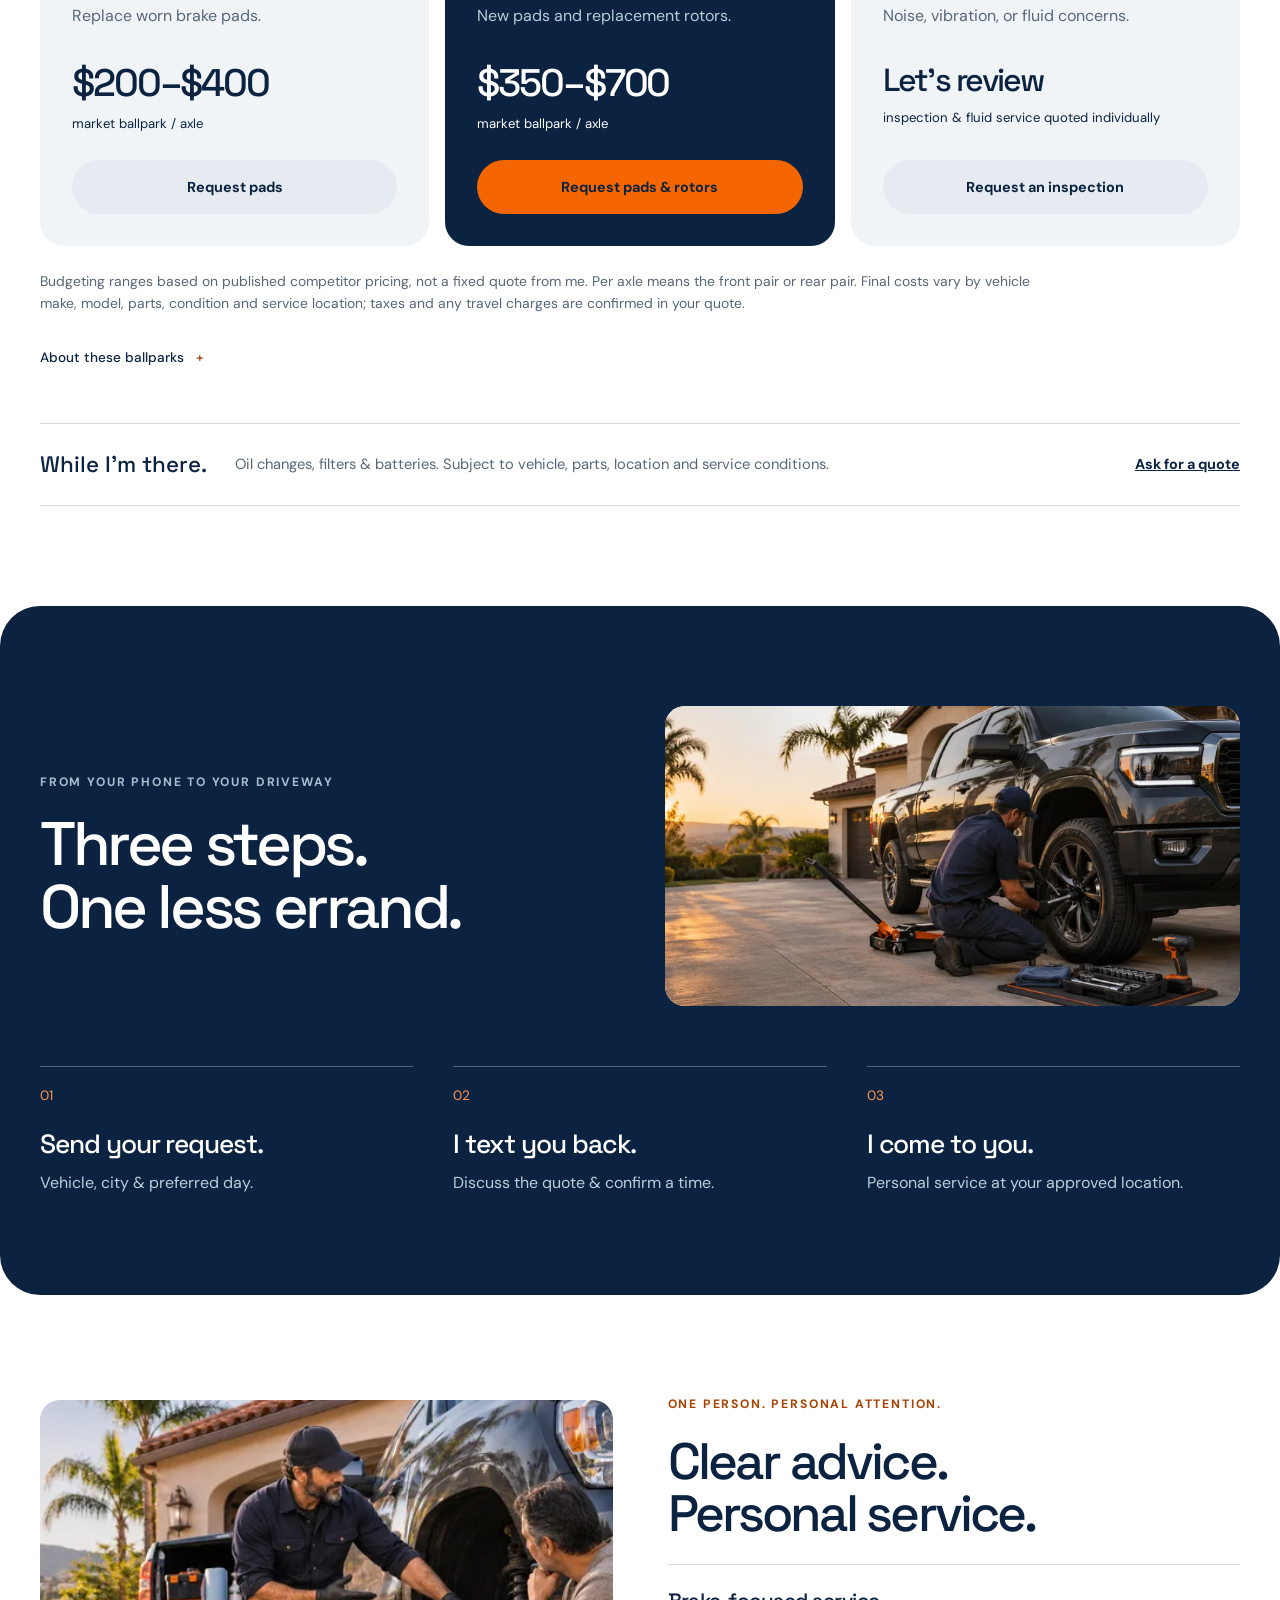
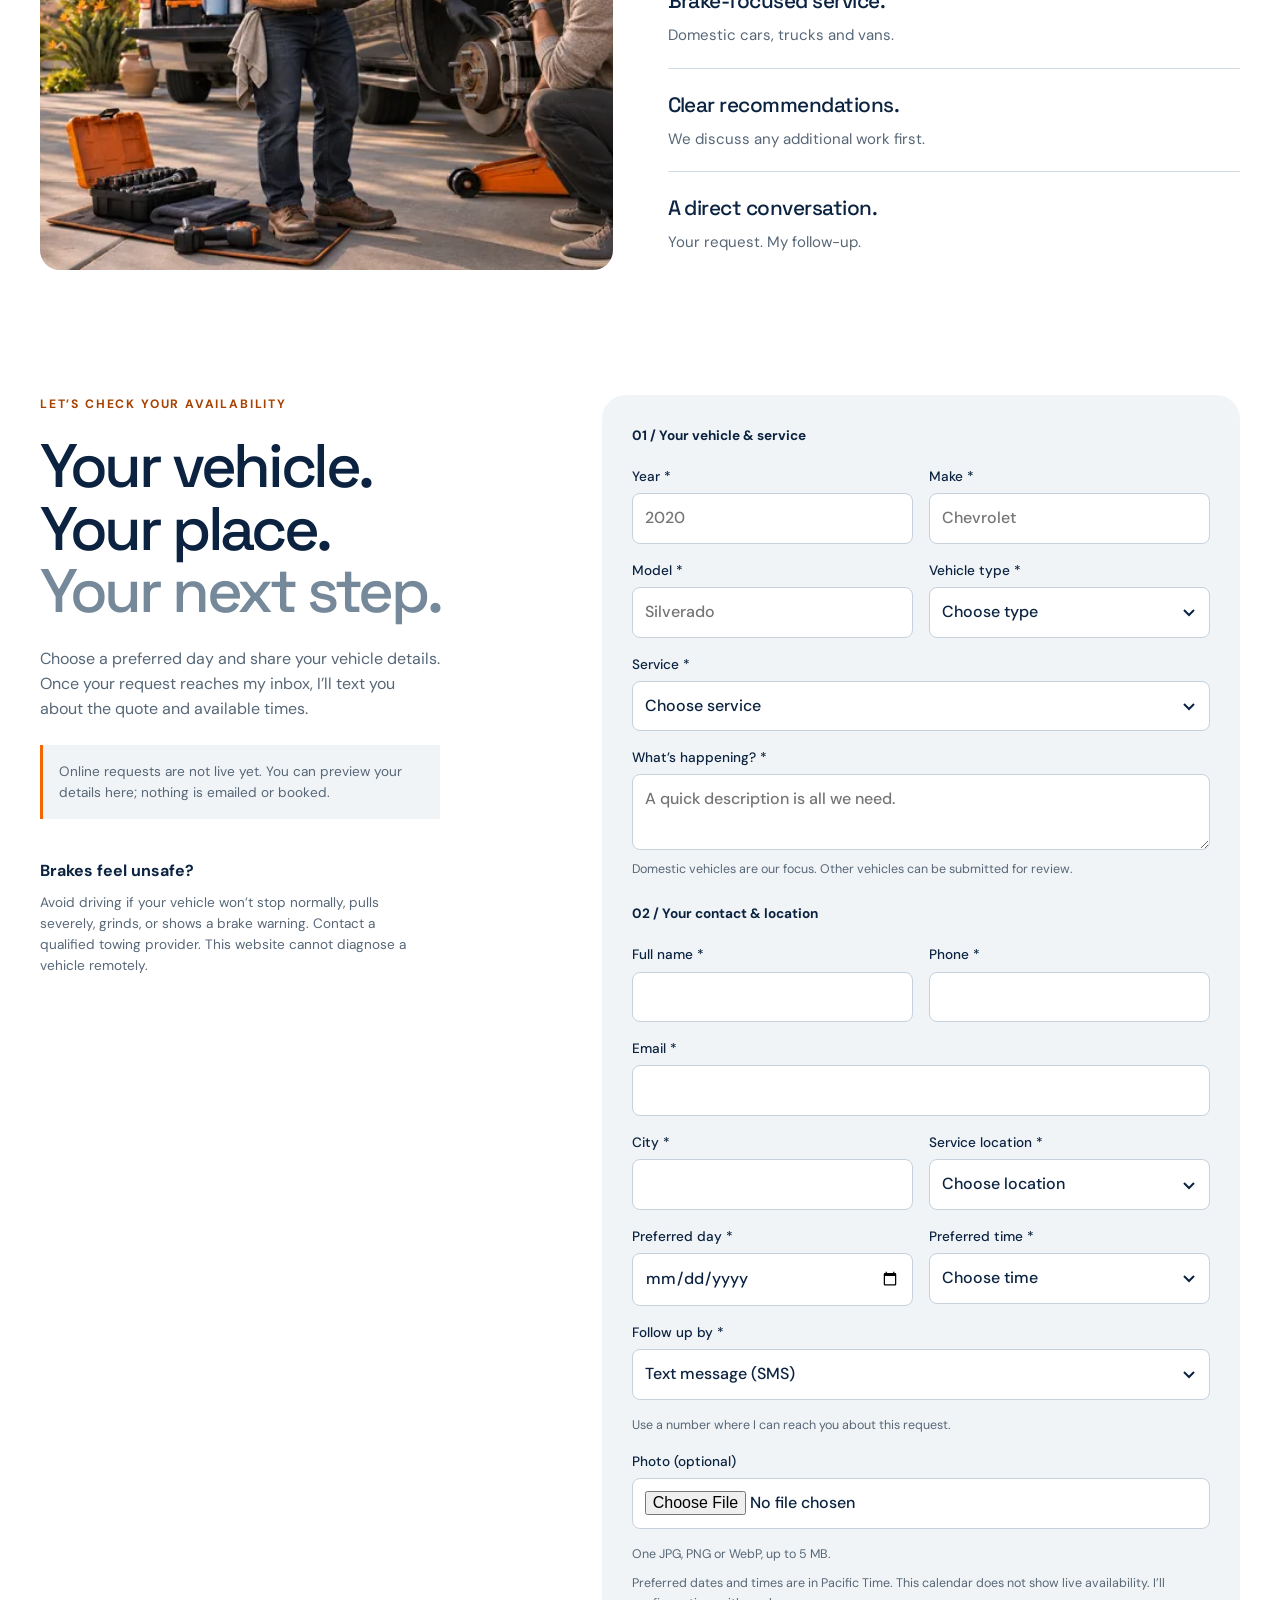
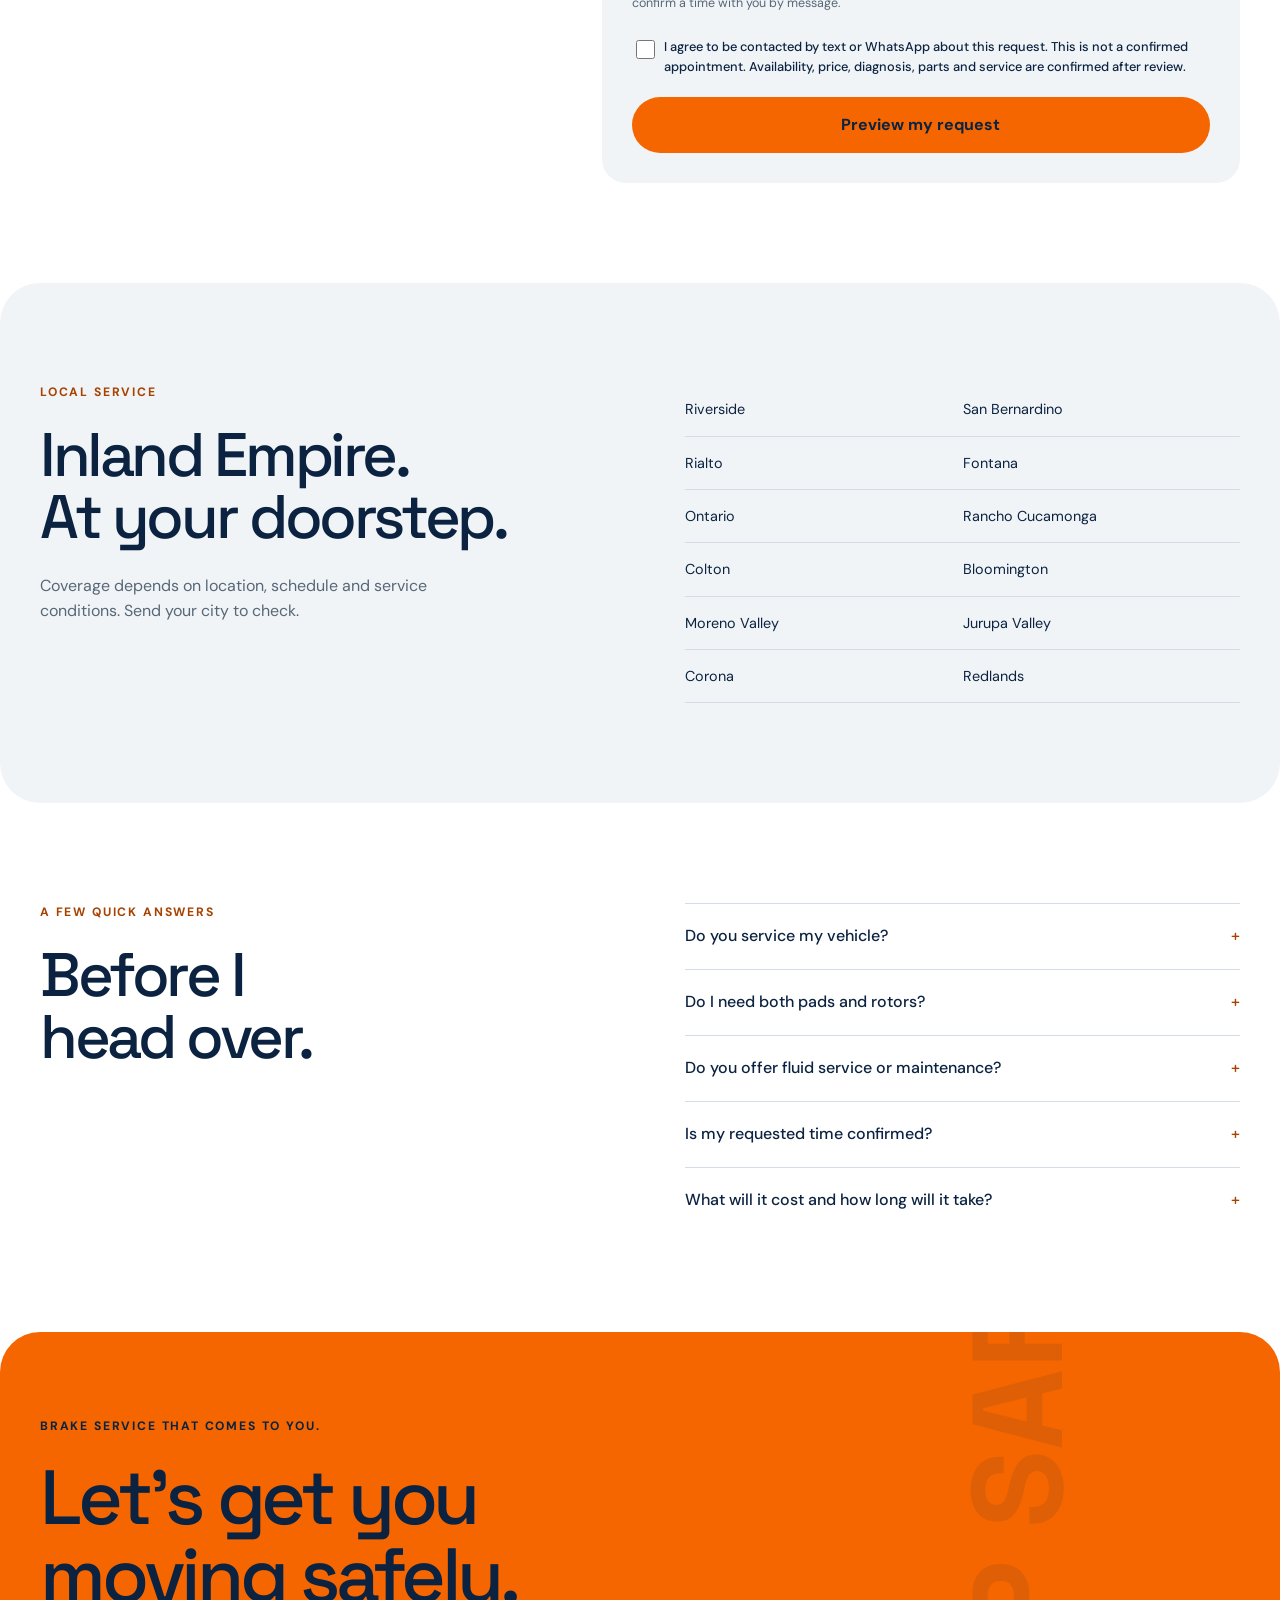
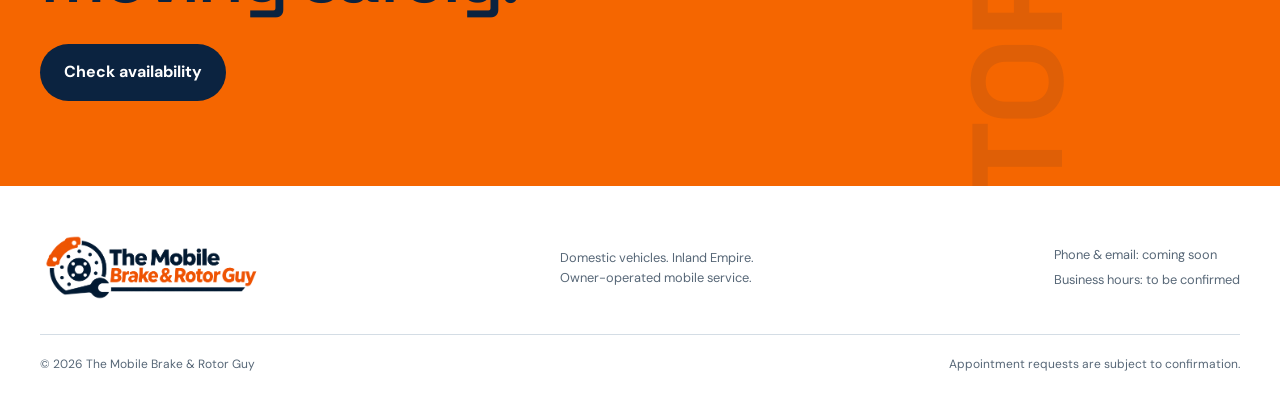
==== commit 93daac94: "Integrate supporting service photography with responsive delivery" ====
--- a/index.html
+++ b/index.html
@@ -36,7 +36,7 @@
 </section>
 <section class="fit-strip"><div class="container"><strong>Built around your day.</strong><span>Domestic cars, trucks &amp; vans</span><span>Inland Empire coverage</span><span>Appointments confirmed after review</span></div></section>
 <section class="section services" id="services"><div class="container">
-<div class="section-heading"><div><p class="eyebrow orange">THE WORK / THE BALLPARK</p><h2>What do your<br>brakes need?</h2></div><p>Pick a service. Send your vehicle.<br>I’ll confirm the details.</p></div>
+<div class="section-heading service-intro"><div><p class="eyebrow orange">THE WORK / THE BALLPARK</p><h2>What do your<br>brakes need?</h2><p>Pick a service. Send your vehicle.<br>I’ll confirm the details.</p></div><picture class="editorial-photo rotor-photo"><source type="image/webp" srcset="assets/photography/brake-rotor-closeup-480.webp 480w, assets/photography/brake-rotor-closeup-800.webp 800w, assets/photography/brake-rotor-closeup-1200.webp 1122w" sizes="(max-width: 700px) calc(100vw - 32px), 420px"><img src="assets/photography/brake-rotor-closeup.png" width="1122" height="1402" loading="lazy" decoding="async" alt="Close-up of a truck brake rotor and caliper being inspected, with a support stand visible."></picture></div>
 <div class="price-grid">
 <article class="price-card"><span class="service-symbol" aria-hidden="true">◒</span><p class="eyebrow">PADS ONLY</p><h3>Fresh stopping power.</h3><p>Replace worn brake pads.</p><p class="price">$200–$400<small>market ballpark / axle</small></p><a href="#quote" class="button light" data-service="Brake pads">Request pads</a></article>
 <article class="price-card featured"><span class="service-symbol" aria-hidden="true">◎</span><p class="eyebrow">PADS + ROTORS</p><h3>A smoother stop.</h3><p>New pads and replacement rotors.</p><p class="price">$350–$700<small>market ballpark / axle</small></p><a href="#quote" class="button" data-service="Pads and rotors">Request pads &amp; rotors</a></article>
@@ -46,8 +46,8 @@
 <details class="price-sources"><summary>About these ballparks</summary><p>Benchmarks reviewed November 23, 2026: <a href="https://supercanic.com/blog/brake-job-cost">Supercanic’s Riverside County guide</a> and <a href="https://brakestogo.com/services/brake-pad-replacement/">Brakes To Go’s published comparisons</a>. These are budgeting guides for parts and labor, not guaranteed offers or price matches.</p></details>
 <div class="maintenance"><strong>While I’m there.</strong><p>Oil changes, filters &amp; batteries. Subject to vehicle, parts, location and service conditions.</p><a href="#quote" data-service="Select maintenance">Ask for a quote</a></div>
 </div></section>
-<section class="process section" id="how-it-works"><div class="container"><p class="eyebrow">FROM YOUR PHONE TO YOUR DRIVEWAY</p><h2>Three steps.<br>One less errand.</h2><div class="steps"><article><span>01</span><h3>Send your request.</h3><p>Vehicle, city &amp; preferred day.</p></article><article><span>02</span><h3>I text you back.</h3><p>Discuss the quote &amp; confirm a time.</p></article><article><span>03</span><h3>I come to you.</h3><p>Personal service at your approved location.</p></article></div></div></section>
-<section class="personal-service section"><div class="container personal-layout"><div><p class="eyebrow orange">ONE PERSON. PERSONAL ATTENTION.</p><h2>Your vehicle gets<br>my full attention.</h2></div><div class="personal-points"><p><strong>Brake-focused service.</strong><span>Domestic cars, trucks and vans.</span></p><p><strong>Clear recommendations.</strong><span>We discuss any additional work first.</span></p><p><strong>A direct conversation.</strong><span>Your request. My follow-up.</span></p></div></div></section>
+<section class="process section" id="how-it-works"><div class="container"><div class="process-intro"><div><p class="eyebrow">FROM YOUR PHONE TO YOUR DRIVEWAY</p><h2>Three steps.<br>One less errand.</h2></div><picture class="editorial-photo process-photo"><source type="image/webp" srcset="assets/photography/owner-operator-truck-service-480.webp 480w, assets/photography/owner-operator-truck-service-800.webp 800w, assets/photography/owner-operator-truck-service-1200.webp 1200w" sizes="(max-width: 700px) calc(100vw - 32px), 50vw"><img src="assets/photography/owner-operator-truck-service.png" width="1752" height="897" loading="lazy" decoding="async" alt="A mechanic working at a pickup truck’s front wheel in a driveway at sunset."></picture></div><div class="steps"><article><span>01</span><h3>Send your request.</h3><p>Vehicle, city &amp; preferred day.</p></article><article><span>02</span><h3>I text you back.</h3><p>Discuss the quote &amp; confirm a time.</p></article><article><span>03</span><h3>I come to you.</h3><p>Personal service at your approved location.</p></article></div></div></section>
+<section class="personal-service section"><div class="container personal-layout"><picture class="editorial-photo conversation-photo"><source type="image/webp" srcset="assets/photography/owner-operator-explaining-service-480.webp 480w, assets/photography/owner-operator-explaining-service-800.webp 800w, assets/photography/owner-operator-explaining-service-1200.webp 1200w" sizes="(max-width: 700px) calc(100vw - 32px), 50vw"><img src="assets/photography/owner-operator-explaining-service.png" width="1774" height="887" loading="lazy" decoding="async" alt="A mechanic discussing an exposed brake assembly with a customer beside a pickup."></picture><div class="personal-copy"><p class="eyebrow orange">ONE PERSON. PERSONAL ATTENTION.</p><h2>Clear advice.<br>Personal service.</h2><div class="personal-points"><p><strong>Brake-focused service.</strong><span>Domestic cars, trucks and vans.</span></p><p><strong>Clear recommendations.</strong><span>We discuss any additional work first.</span></p><p><strong>A direct conversation.</strong><span>Your request. My follow-up.</span></p></div></div></div></section>
 <section class="section quote-section" id="quote"><div class="container quote-layout"><div><p class="eyebrow orange">LET’S CHECK YOUR AVAILABILITY</p><h2>Your vehicle.<br>Your place.<br><span>Your next step.</span></h2><p>Choose a preferred day and share your vehicle details. Once your request reaches my inbox, I’ll text you about the quote and available times.</p><p class="preview-notice">Online requests are not live yet. You can preview your details here; nothing is emailed or booked.</p><div class="safety"><strong>Brakes feel unsafe?</strong><p>Avoid driving if your vehicle won’t stop normally, pulls severely, grinds, or shows a brake warning. Contact a qualified towing provider. This website cannot diagnose a vehicle remotely.</p></div></div>
 <form id="quote-form" novalidate><fieldset><legend>01 / Your vehicle &amp; service</legend>
 <div class="form-grid"><label>Year *<input name="year" inputmode="numeric" required pattern="[0-9]{4}" maxlength="4" placeholder="2020"></label><label>Make *<input name="make" required maxlength="60" placeholder="Chevrolet"></label><label>Model *<input name="model" required maxlength="80" placeholder="Silverado"></label><label>Vehicle type *<select name="vehicleType" required><option value="">Choose type</option><option>Domestic car</option><option>Domestic truck</option><option>Domestic van</option><option>Not sure</option><option>Other</option></select></label><label class="full">Service *<select name="service" required><option value="">Choose service</option><option>Brake pads</option><option>Pads and rotors</option><option>Brake rotors</option><option>Brake fluid service</option><option>Brake inspection</option><option>Brake noise</option><option>Brake vibration</option><option>Oil change</option><option>Oil filter</option><option>Cabin air filter</option><option>Battery replacement</option><option>Select maintenance</option><option>Not sure</option></select></label><label class="full">What’s happening? *<textarea name="issue" required maxlength="1200" rows="2" placeholder="A quick description is all we need."></textarea></label></div><p id="fit-note" class="field-note">Domestic vehicles are our focus. Other vehicles can be submitted for review.</p></fieldset>
@@ -68,7 +68,7 @@
 </main>
 <footer><div class="container footer-inner"><a class="brand footer-brand" href="#top"><img src="assets/brand/logo-primary-horizontal.png" width="2150" height="734" loading="lazy" alt="The Mobile Brake &amp; Rotor Guy"></a><p>Domestic vehicles. Inland Empire.<br>Owner-operated mobile service.</p><div><span id="business-contact">Phone &amp; email: coming soon</span><a class="whatsapp-link" data-whatsapp hidden>Message on WhatsApp</a><span>Business hours: to be confirmed</span></div></div><div class="container footer-bottom">© 2026 The Mobile Brake &amp; Rotor Guy <span>Appointment requests are subject to confirmation.</span></div></footer>
 <div class="mobile-bar" aria-label="Quick actions"><button data-contact="Call">Call</button><button data-contact="Text">Text</button><a href="#quote">Request quote</a></div>
-<dialog id="booking-dialog" aria-labelledby="dialog-title"><button class="dialog-close" aria-label="Close dialog">×</button><div class="photo-dialog"><img src="assets/photography/hero-640.webp" width="640" height="320" loading="lazy" alt="Driveway brake inspection."></div><div class="dialog-content"><p class="eyebrow orange">MOBILE SERVICE / INLAND EMPIRE</p><h2 id="dialog-title">Your day.<br>Your driveway.</h2><p>Choose a preferred day and tell me about your domestic car, truck or van. I’ll follow up by message once I receive your request.</p><p class="field-note">Online requests are currently in preview. No appointment is booked or sent.</p><a class="button" id="dialog-quote" href="#quote">Start my request</a></div></dialog>
+<dialog id="booking-dialog" aria-labelledby="dialog-title"><button class="dialog-close" aria-label="Close dialog">×</button><div class="photo-dialog"><picture class="editorial-photo detail-photo"><source type="image/webp" srcset="assets/photography/brake-service-detail-owner-operator-480.webp 480w, assets/photography/brake-service-detail-owner-operator-800.webp 800w, assets/photography/brake-service-detail-owner-operator-1200.webp 1200w" sizes="(max-width: 550px) calc(100vw - 32px), 520px"><img src="assets/photography/brake-service-detail-owner-operator.png" width="1672" height="941" loading="lazy" decoding="async" alt="Gloved hands working beside a pickup brake rotor and caliper."></picture></div><div class="dialog-content"><p class="eyebrow orange">MOBILE SERVICE / INLAND EMPIRE</p><h2 id="dialog-title">Your day.<br>Your driveway.</h2><p>Choose a preferred day and tell me about your domestic car, truck or van. I’ll follow up by message once I receive your request.</p><p class="field-note">Online requests are currently in preview. No appointment is booked or sent.</p><a class="button" id="dialog-quote" href="#quote">Start my request</a></div></dialog>
 <dialog id="contact-dialog" aria-labelledby="contact-title"><button class="dialog-close" aria-label="Close dialog">×</button><div class="dialog-content"><h2 id="contact-title">Contact details<br>coming soon.</h2><p>The business phone number hasn’t been published yet. Online requests are also currently in preview.</p><button class="button dialog-dismiss">Got it</button></div></dialog>
 <script src="site-config.js" defer></script>
 <script src="script.js" defer></script>
--- a/styles.css
+++ b/styles.css
@@ -177,6 +177,34 @@
 @media(prefers-reduced-motion:reduce){html{scroll-behavior:auto}
 *,*:before,*:after{transition:none!important;animation:none!important}
 }
+/* Supporting photography: component detail, service process and conversation. */
+.editorial-photo{display:block;overflow:hidden;border-radius:20px;background:var(--paper)}
+.editorial-photo img{display:block;width:100%;height:100%;object-fit:cover}
+.service-intro{align-items:center;gap:48px}
+.service-intro>div{flex:1}
+.service-intro>div>p:last-child{margin-top:24px;color:var(--muted)}
+.rotor-photo{flex:0 0 38%;height:340px}
+.rotor-photo img{object-position:50% 42%}
+.process-intro{display:grid;grid-template-columns:1fr 1fr;gap:50px;align-items:center}
+.process-photo{height:300px}
+.process-photo img{object-position:72% 55%}
+.personal-layout:has(.conversation-photo){align-items:center;gap:55px}
+.conversation-photo{height:470px}
+.conversation-photo img{object-position:88% center}
+.personal-copy h2{font-size:clamp(2.5rem,4vw,3.8rem);margin-bottom:24px}
+.photo-dialog .editorial-photo{height:100%;border-radius:0}
+.photo-dialog .detail-photo img{object-position:65% 48%}
+@media(max-width:700px){
+ .service-intro{display:flex;flex-direction:column;align-items:stretch;gap:24px}
+ .rotor-photo{flex:auto;height:280px}
+ .rotor-photo img{object-position:50% 43%}
+ .process-intro{grid-template-columns:1fr;gap:28px}
+ .process-photo{height:230px}
+ .personal-layout:has(.conversation-photo){gap:28px}
+ .conversation-photo{height:290px}
+ .conversation-photo img{object-position:90% center}
+ .personal-copy{grid-row:1}
+}
 /* Photography-led owner-operator direction (standards v2). */
 .photo-hero{position:relative;min-height:690px;height:min(760px,calc(100svh - 86px));background:var(--navy);color:white;overflow:hidden;border-radius:0 0 32px 32px}
 .hero-photograph{position:absolute;inset:0;display:block}
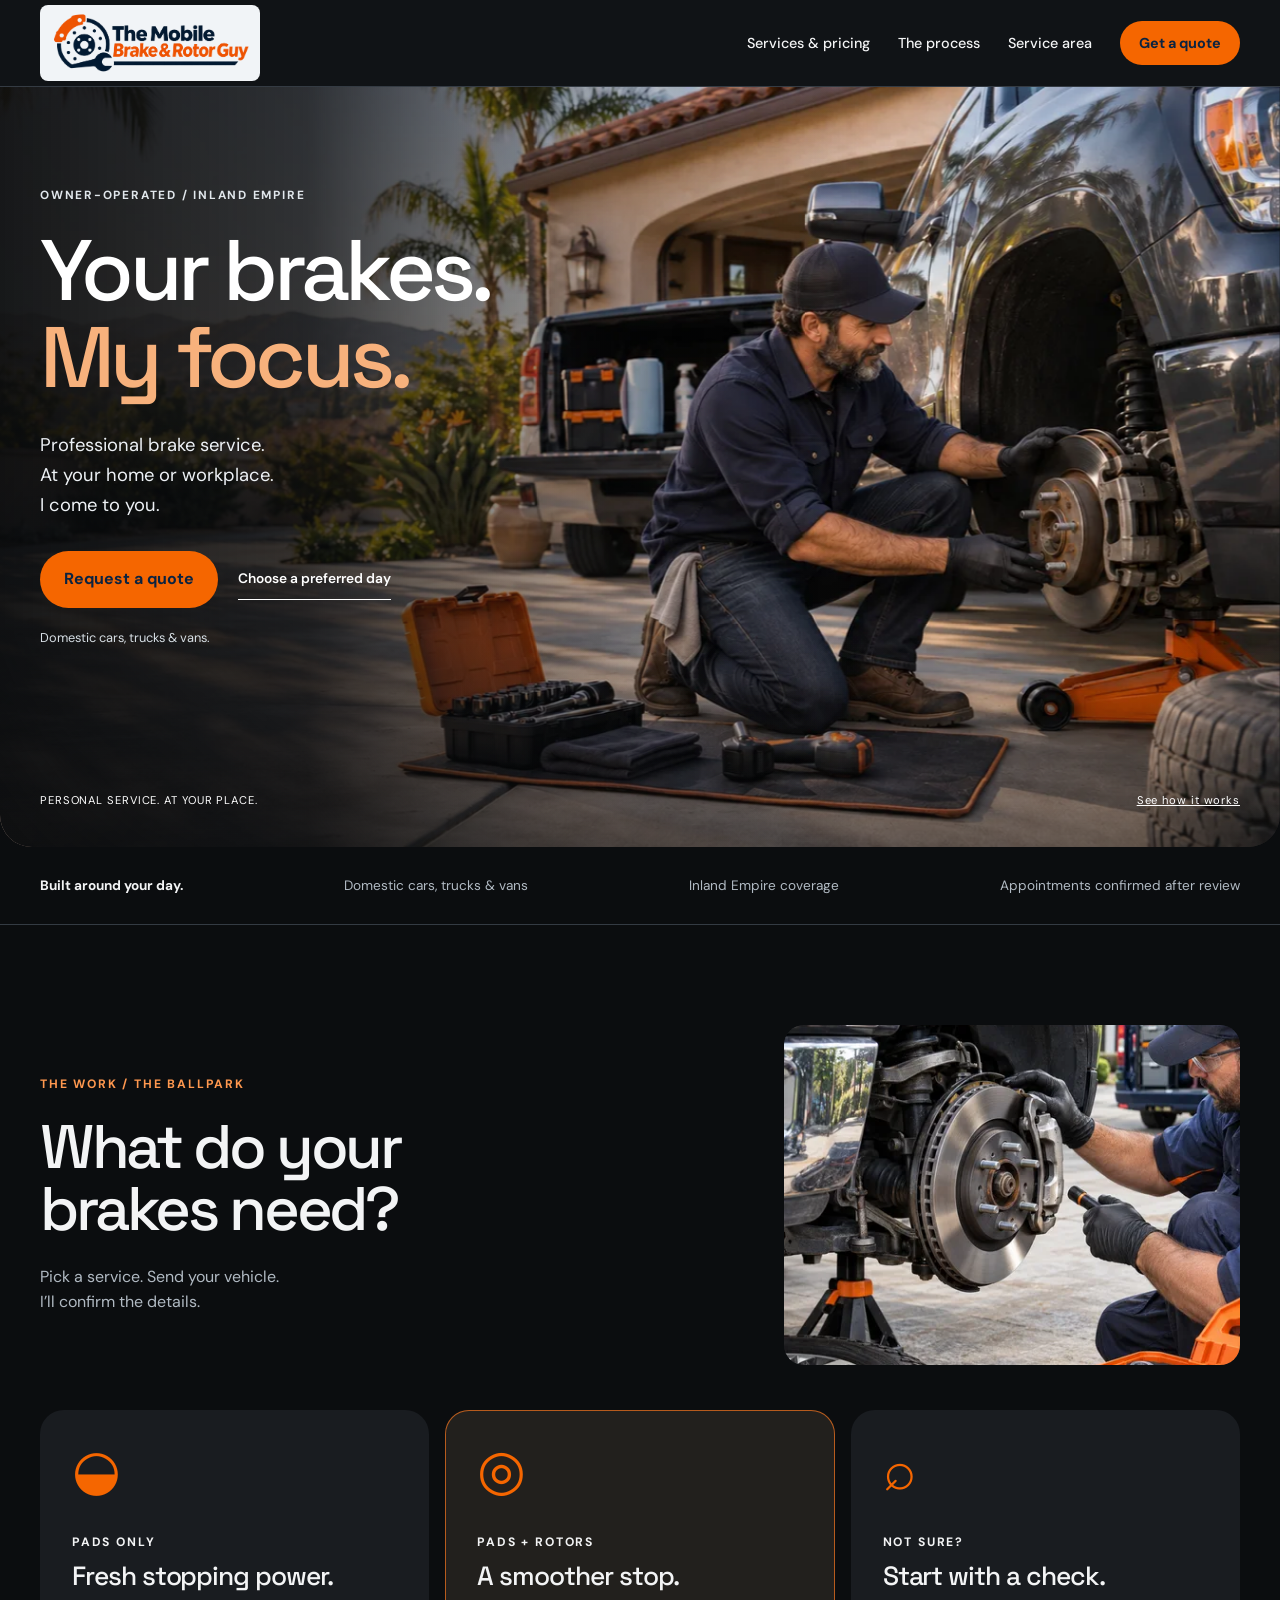
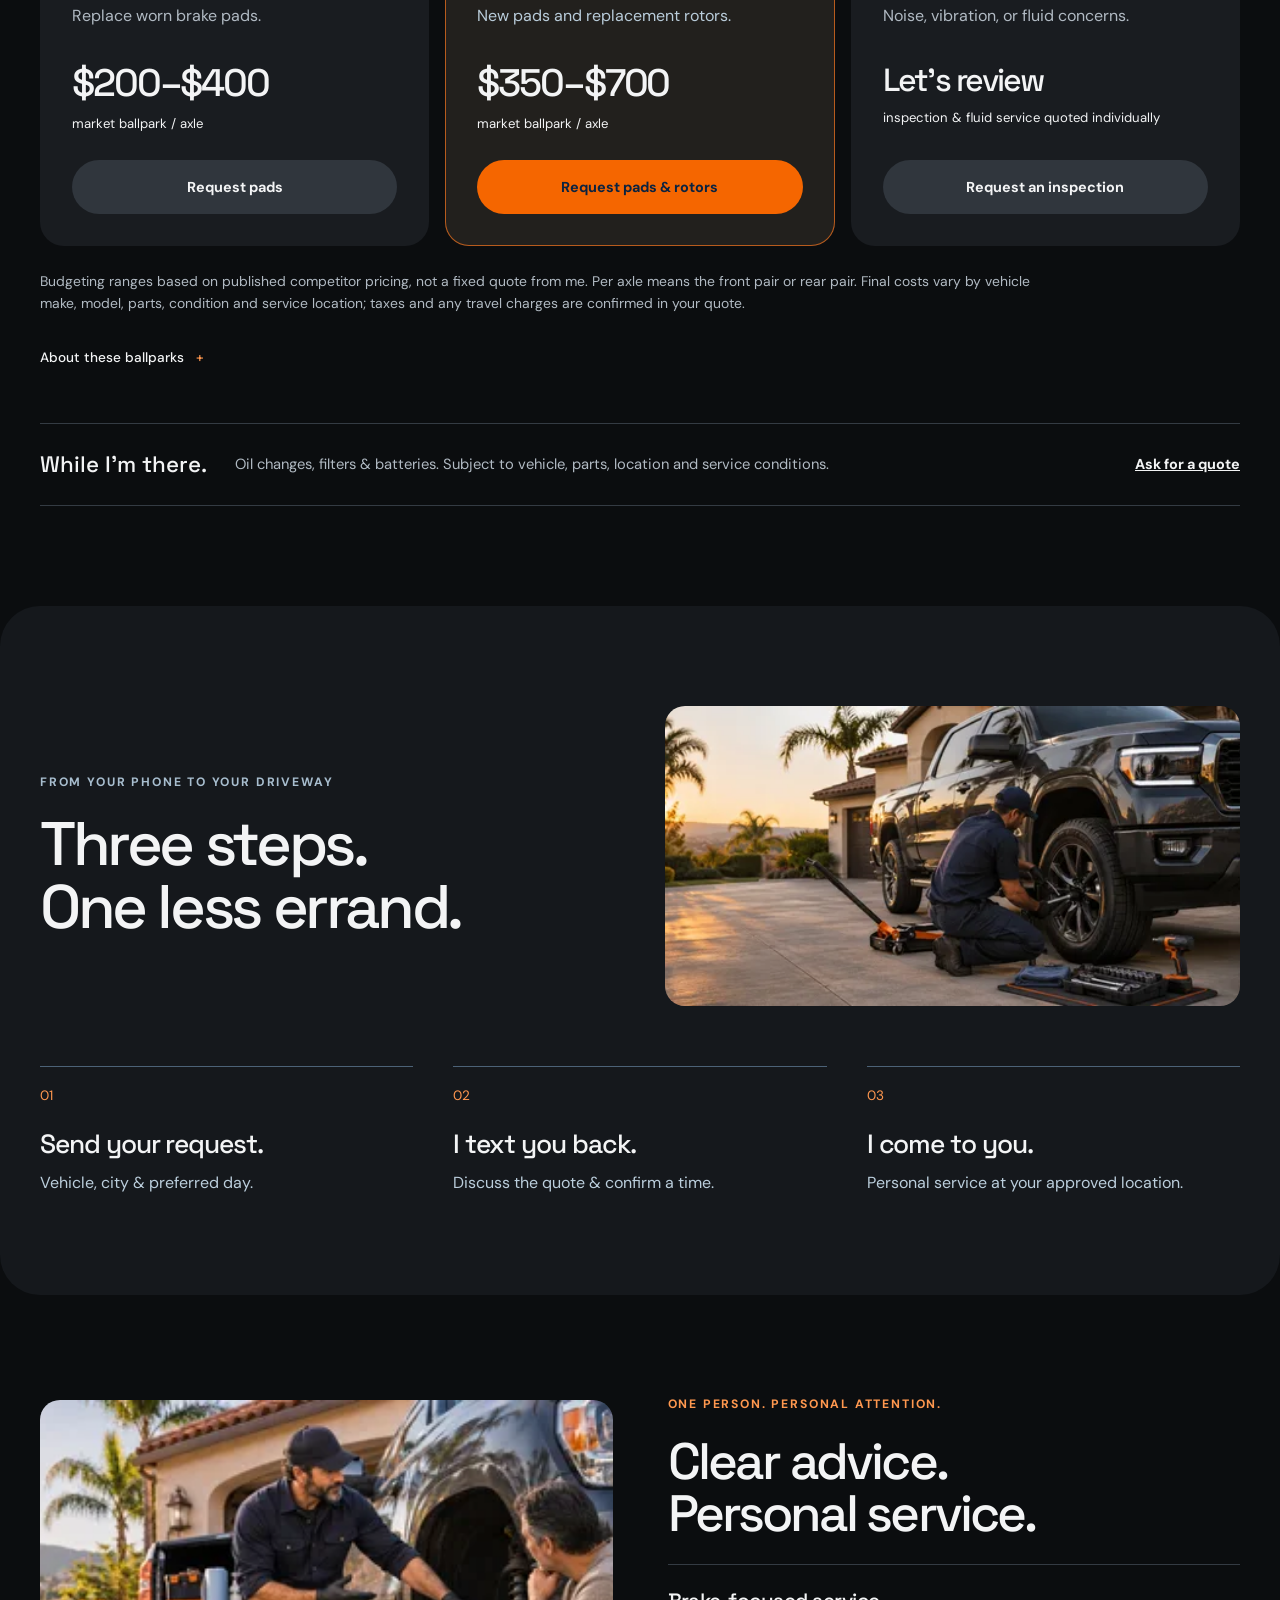
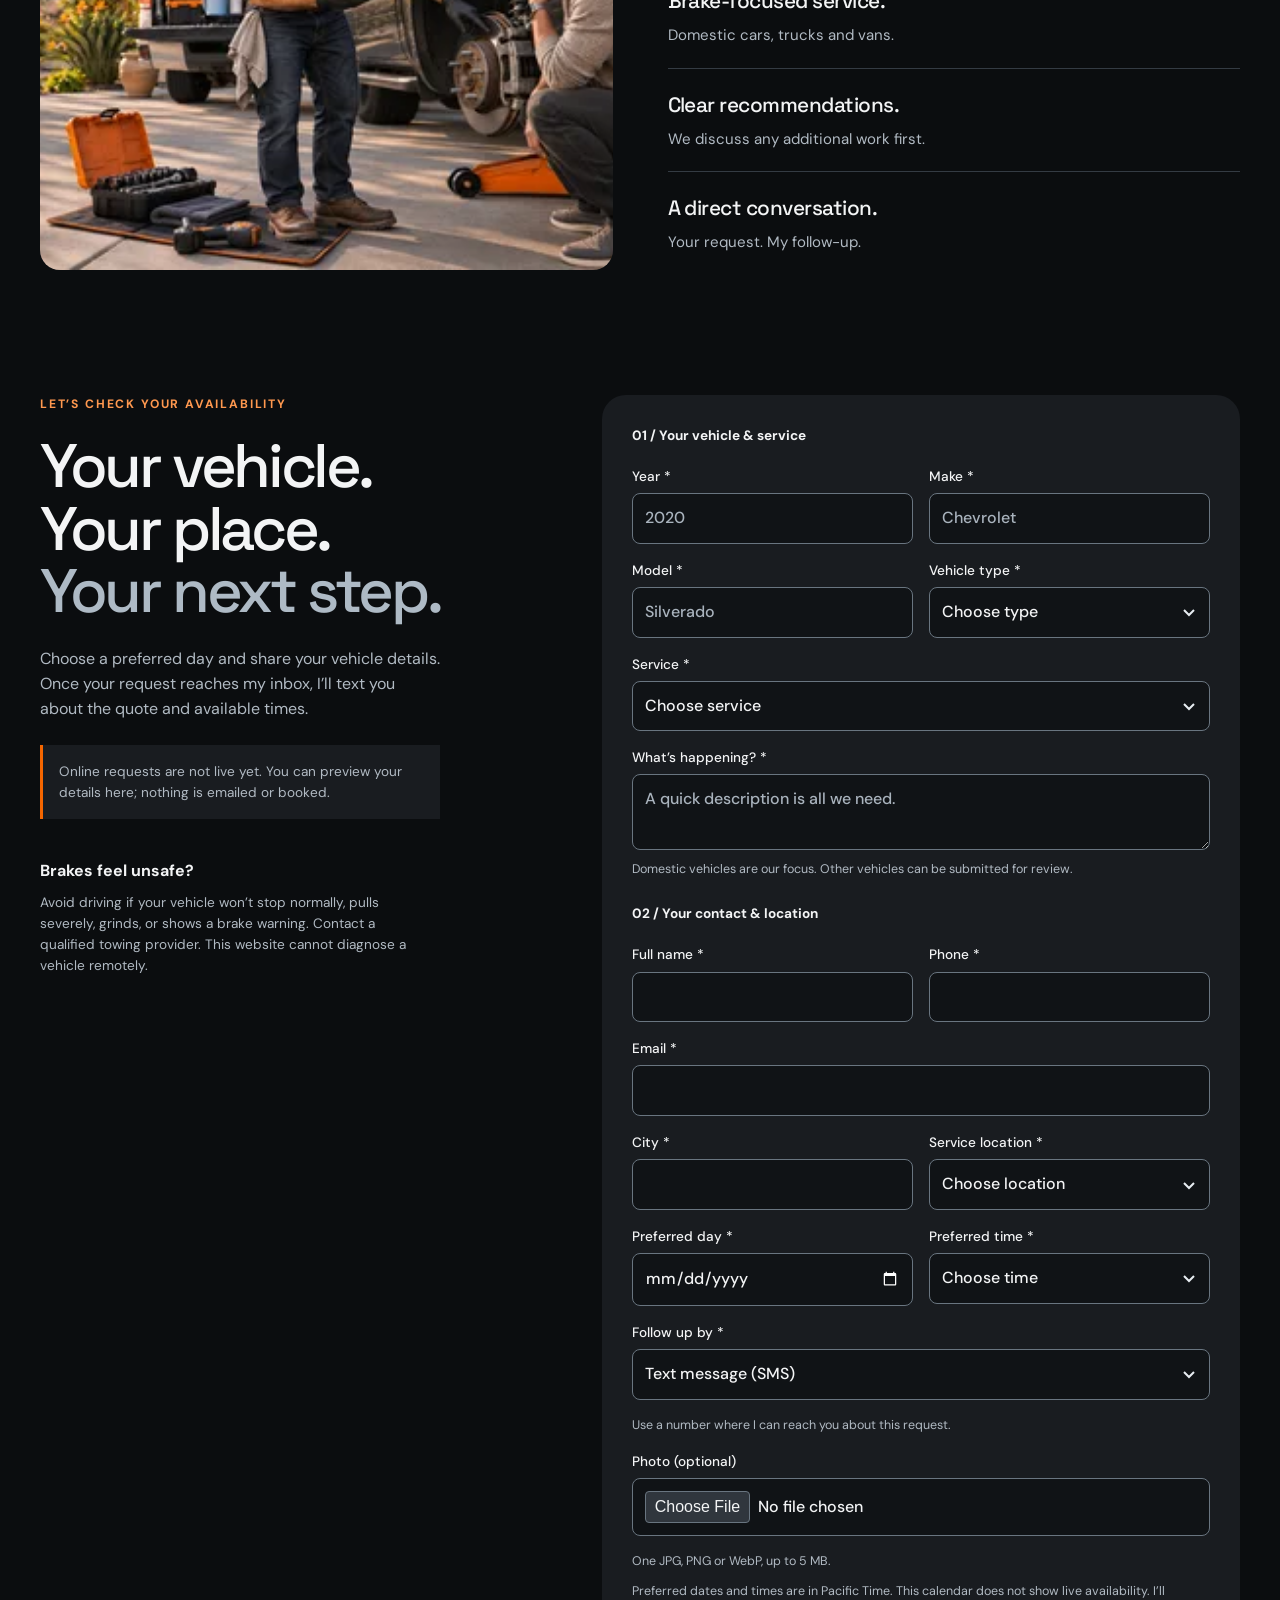
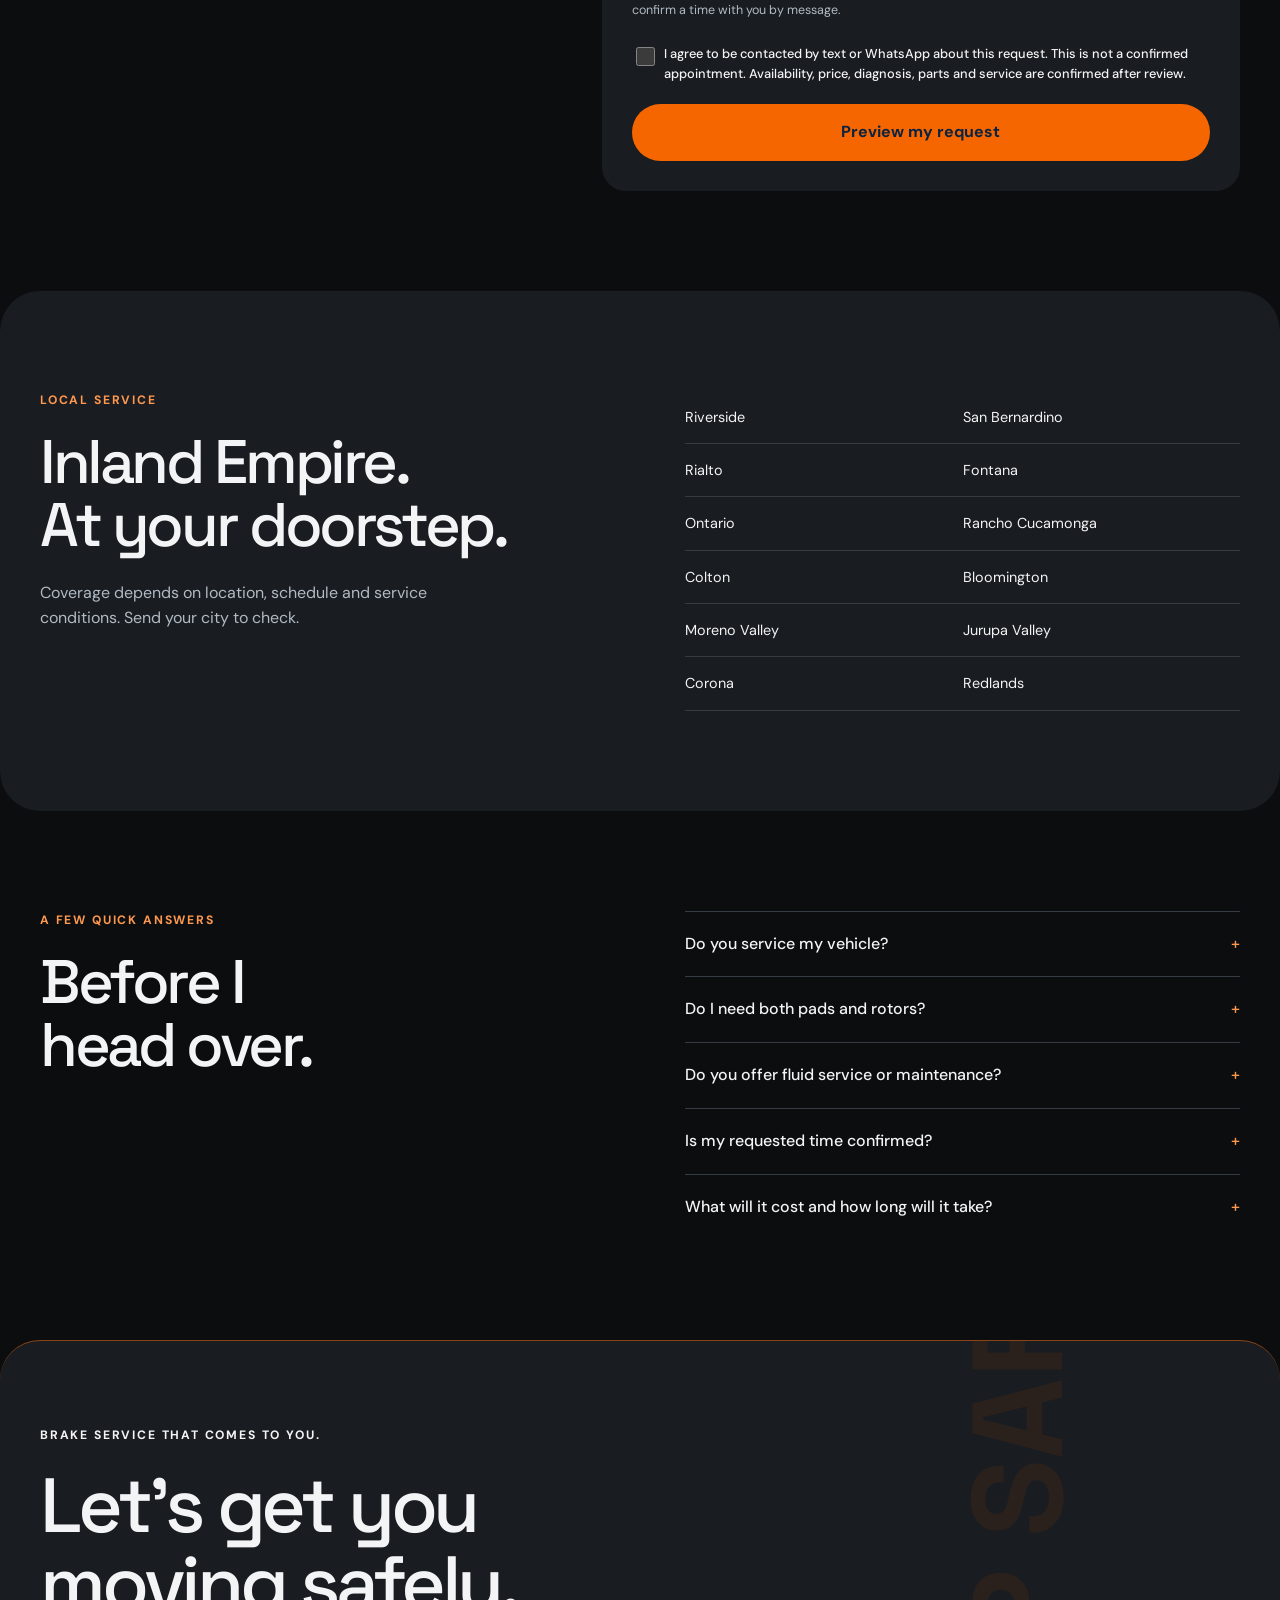
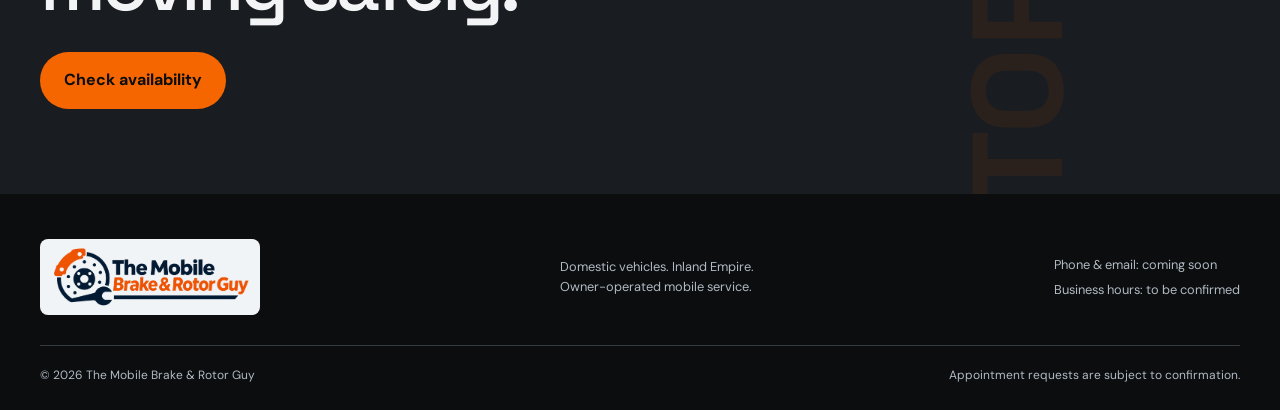
==== commit 67ef20c2: "Apply black and charcoal theme with orange accents" ====
--- a/index.html
+++ b/index.html
@@ -2,7 +2,7 @@
 <html lang="en">
 <head>
 <meta charset="UTF-8"><meta name="viewport" content="width=device-width, initial-scale=1">
-<meta name="theme-color" content="#0B2340">
+<meta name="theme-color" content="#0b0d0f">
 <title>The Mobile Brake &amp; Rotor Guy | Mobile Brake Service in the Inland Empire</title>
 <meta name="description" content="Mobile brake pads, rotors and brake service for domestic cars, trucks and vans in the Inland Empire. See ballpark costs and request an appointment.">
 <link rel="canonical" href="https://themobilebrakerotorguy.com/">
--- a/styles.css
+++ b/styles.css
@@ -1,13 +1,13 @@
-:root{--navy:#0b2340;--orange:#f56600;--paper:#f1f4f7;--ink:#1f2933;--muted:#576777;--line:#d4dde5;--heading:'Space Grotesk',sans-serif}
+:root{color-scheme:dark;--navy:#0b2340;--orange:#f56600;--paper:#191c20;--ink:#f3f4f5;--muted:#b1bac3;--line:#343b43;--background:#0b0d0f;--field:#101316;--heading:'Space Grotesk',sans-serif}
 *{box-sizing:border-box}
 html{scroll-behavior:smooth;scroll-padding-top:100px}
-body{margin:0;background:white;color:var(--navy);font-family:'DM Sans',sans-serif;line-height:1.55}
+body{margin:0;background:var(--background);color:var(--ink);font-family:'DM Sans',sans-serif;line-height:1.55}
 button,input,select,textarea{font:inherit}
 button,a{-webkit-tap-highlight-color:transparent}
 button{cursor:pointer}
 a{color:inherit}
 img,svg{max-width:100%}
-button:focus-visible,a:focus-visible,input:focus-visible,select:focus-visible,textarea:focus-visible,summary:focus-visible{outline:3px solid #ba4a00;outline-offset:5px}
+button:focus-visible,a:focus-visible,input:focus-visible,select:focus-visible,textarea:focus-visible,summary:focus-visible{outline:3px solid #ff984f;outline-offset:5px}
 h1,h2,h3,p{margin:0}
 h1,h2,h3{font-family:var(--heading);line-height:1.02;letter-spacing:-.055em;font-weight:500}
 h1{font-size:clamp(3rem,6.6vw,6.4rem)}
@@ -18,17 +18,18 @@
 .button{display:inline-flex;align-items:center;justify-content:center;background:var(--orange);color:var(--navy);padding:16px 24px;border:0;border-radius:100px;text-decoration:none;font-weight:700;min-height:50px;transition:background .2s,transform .2s}
 .button:hover{background:#ff8328;transform:translateY(-2px)}
 .button.small{padding:11px 19px;min-height:44px;font-size:.9rem}
-.button.light{background:#e5ebf0}
-.button.dark{background:var(--navy);color:white}
+.button.light{background:#30363d;color:var(--ink)}
+.button.light:hover{background:#424b55}
+.button.dark{background:var(--orange);color:#0b0d0f}
 .text-button{background:none;color:inherit;border:0;border-bottom:1px solid currentColor;padding:10px 0;font-weight:600}
 .eyebrow{font-size:.76rem;letter-spacing:.15em;font-weight:700;line-height:1.5;margin-bottom:22px}
-.orange{color:#a84200}
+.orange{color:#ff984f}
 .section{padding:100px 0}
-.skip{position:fixed;top:-100px;z-index:100;background:white;padding:15px}
+.skip{position:fixed;top:-100px;z-index:100;background:var(--field);padding:15px}
 .skip:focus{top:0}
-.site-header{background:white;position:sticky;top:0;z-index:40;border-bottom:1px solid var(--line)}
+.site-header{background:var(--field);position:sticky;top:0;z-index:40;border-bottom:1px solid var(--line)}
 .header-inner{height:86px;display:flex;align-items:center;gap:28px}
-.brand{display:block;width:220px;flex-shrink:0}
+.brand{display:block;width:220px;flex-shrink:0;background:#f1f4f7;border-radius:8px;padding:4px 8px}
 .brand img{width:100%;height:auto;display:block}
 nav{margin-left:auto;display:flex;gap:28px}
 nav a{font-size:.9rem;text-decoration:none;font-weight:500}
@@ -40,7 +41,7 @@
 .section-heading>p{color:var(--muted)}
 .price-grid{display:grid;grid-template-columns:repeat(3,1fr);gap:16px}
 .price-card{padding:32px;background:var(--paper);border-radius:24px;display:flex;flex-direction:column;align-items:flex-start}
-.price-card.featured{background:var(--navy);color:white}
+.price-card.featured{background:#22201d;color:var(--ink);box-shadow:inset 0 0 0 1px #b75b1d}
 .service-symbol{font-size:3.5rem;line-height:1;color:var(--orange);margin-bottom:35px}
 .price-card .eyebrow{margin-bottom:12px}
 .price-card h3{margin-bottom:14px}
@@ -58,14 +59,14 @@
 .maintenance strong{font:500 1.4rem var(--heading)}
 .maintenance p{flex:1;color:var(--muted);font-size:.92rem}
 .maintenance a{font-weight:700;font-size:.9rem}
-.process{background:var(--navy);color:white;border-radius:40px}
+.process{background:#15181c;color:var(--ink);border-radius:40px}
 .process .eyebrow{color:#a8becf}
 .steps{display:grid;grid-template-columns:repeat(3,1fr);gap:40px;margin-top:60px}
 .steps article{border-top:1px solid #4c6277;padding-top:18px}
 .steps span{color:#ff974f;display:block;font-size:.85rem;margin-bottom:25px}
 .steps p{color:#bbcedc;margin-top:13px}
 .quote-layout{display:grid;grid-template-columns:.85fr 1.15fr;gap:90px}
-.quote-layout h2 span{color:#76899a}
+.quote-layout h2 span{color:#aebac5}
 .quote-layout>div>p:not(.eyebrow){margin-top:24px;color:var(--muted);max-width:400px}
 .preview-notice{font-size:.85rem;padding:16px;background:var(--paper);border-left:3px solid var(--orange)}
 .safety{margin-top:40px;max-width:390px}
@@ -76,16 +77,16 @@
 label{display:flex;flex-direction:column;gap:6px;font-size:.85rem;font-weight:500}
 .form-grid{display:grid;grid-template-columns:1fr 1fr;gap:16px}
 .full{grid-column:1/-1}
-input,select,textarea{width:100%;max-width:100%;min-width:0;border:1px solid #c6d1dc;background:white;border-radius:8px;padding:12px;font-size:1rem;color:var(--navy)}
+input,select,textarea{width:100%;max-width:100%;min-width:0;border:1px solid #697580;background:var(--field);border-radius:8px;padding:12px;font-size:1rem;color:var(--ink)}
 textarea{resize:vertical}
-select{appearance:none;background:white url("data:image/svg+xml,%3Csvg xmlns='http://www.w3.org/2000/svg' width='20' height='20'%3E%3Cpath d='m5 8 5 5 5-5' fill='none' stroke='%230b2340' stroke-width='2'/%3E%3C/svg%3E") no-repeat right 10px center;padding-right:35px}
+select{appearance:none;background:var(--field) url("data:image/svg+xml,%3Csvg xmlns='http://www.w3.org/2000/svg' width='20' height='20'%3E%3Cpath d='m5 8 5 5 5-5' fill='none' stroke='%23e7edf2' stroke-width='2'/%3E%3C/svg%3E") no-repeat right 10px center;padding-right:35px}
 .field-note{font-size:.78rem;color:var(--muted);margin-top:10px;font-weight:400}
 .consent{flex-direction:row;align-items:flex-start;font-size:.8rem;margin-bottom:20px}
-.consent input{width:19px;height:19px;flex-shrink:0;accent-color:var(--navy)}
+.consent input{width:19px;height:19px;flex-shrink:0;accent-color:var(--orange)}
 form .button{width:100%}
 .form-trap{position:absolute;left:-10000px;width:1px;height:1px;overflow:hidden}
-.form-status:not(:empty){margin-top:15px;padding:12px;background:#dcebe1;color:#17462c;font-size:.9rem}
-.form-status.error{background:#fbe5de;color:#7c2810}
+.form-status:not(:empty){margin-top:15px;padding:12px;background:#17382b;color:#baf0cc;font-size:.9rem}
+.form-status.error{background:#42221e;color:#ffd2c7}
 .area{background:var(--paper);border-radius:40px}
 .area-layout,.faq-layout{display:grid;grid-template-columns:1fr 1fr;gap:90px}
 .area p:not(.eyebrow){max-width:440px;margin-top:25px;color:var(--muted)}
@@ -93,21 +94,21 @@
 .cities span{border-bottom:1px solid var(--line);padding:15px 0;font-size:.9rem}
 summary{cursor:pointer;list-style:none;display:flex;justify-content:space-between;gap:25px;font-weight:500;padding:20px 0;border-top:1px solid var(--line);font-size:1rem}
 summary::-webkit-details-marker{display:none}
-summary:after{content:'+';color:#a84200}
+summary:after{content:'+';color:#ff984f}
 details[open] summary:after{content:'−'}
 details>p{padding-bottom:22px;color:var(--muted)}
-.closing{padding:85px 0;background:var(--orange);border-radius:40px 40px 0 0;position:relative;overflow:hidden}
+.closing{padding:85px 0;background:#191c20;border-top:1px solid #894316;border-radius:40px 40px 0 0;position:relative;overflow:hidden}
 .closing h2{font-size:clamp(3rem,6vw,6rem);margin-bottom:30px}
-.closing>span{position:absolute;font:700 10vw var(--heading);transform:rotate(-90deg);right:-6%;top:26%;color:rgba(11,35,64,.09);pointer-events:none}
+.closing>span{position:absolute;font:700 10vw var(--heading);transform:rotate(-90deg);right:-6%;top:26%;color:rgba(245,102,0,.08);pointer-events:none}
 footer{padding:45px 0 25px}
 .footer-inner{display:flex;justify-content:space-between;gap:30px;align-items:center}
 .footer-inner p,.footer-inner>div{font-size:.8rem;color:var(--muted)}
 .footer-inner>div{display:flex;flex-direction:column;gap:5px}
 .footer-bottom{border-top:1px solid var(--line);margin-top:30px;padding-top:20px;font-size:.75rem;display:flex;justify-content:space-between;color:var(--muted)}
 .mobile-bar{display:none}
-dialog{padding:0;border:0;border-radius:24px;width:min(520px,calc(100% - 32px));max-height:88svh;overflow:auto;color:var(--navy);box-shadow:0 30px 100px #0006}
+dialog{padding:0;border:0;border-radius:24px;width:min(520px,calc(100% - 32px));max-height:88svh;overflow:auto;background:var(--paper);color:var(--ink);box-shadow:0 30px 100px #0006}
 dialog::backdrop{background:rgba(4,17,31,.8);backdrop-filter:blur(5px)}
-.dialog-close{position:absolute;right:14px;top:14px;border:0;border-radius:50%;background:white;font-size:1.6rem;width:44px;height:44px;z-index:2}
+.dialog-close{position:absolute;right:14px;top:14px;border:0;border-radius:50%;background:var(--field);font-size:1.6rem;width:44px;height:44px;z-index:2}
 .dialog-art{height:180px;background:var(--paper);display:grid;place-items:center;overflow:hidden}
 .dialog-art img{width:165px;height:165px;object-fit:contain}
 .dialog-content{padding:32px}
@@ -130,8 +131,8 @@
 .header-inner{height:74px;gap:10px}
 .brand{width:155px}
 .header-inner>.button{margin-left:auto;padding:10px 15px;font-size:.8rem}
-.menu-toggle{display:block;background:none;border:0;color:var(--navy);font-size:1.4rem;width:44px;height:44px}
-nav{display:none;position:absolute;top:74px;left:0;right:0;padding:16px;background:white;border-bottom:1px solid var(--line)}
+.menu-toggle{display:block;background:none;border:0;color:var(--ink);font-size:1.4rem;width:44px;height:44px}
+nav{display:none;position:absolute;top:74px;left:0;right:0;padding:16px;background:var(--field);border-bottom:1px solid var(--line)}
 nav.open{display:flex;flex-direction:column;gap:0}
 nav a{padding:13px}
 .fit-strip{padding:22px 0}
@@ -161,9 +162,9 @@
 .footer-brand{width:220px}
 .footer-bottom{display:block}
 .footer-bottom span{display:block;margin-top:7px}
-.mobile-bar{position:fixed;bottom:0;left:0;right:0;z-index:50;display:grid;grid-template-columns:1fr 1fr 1.7fr;background:white;padding-bottom:env(safe-area-inset-bottom);box-shadow:0 -4px 25px #0b234015}
-.mobile-bar button,.mobile-bar a{border:0;border-right:1px solid var(--line);background:white;color:var(--navy);padding:20px 10px;font-size:.9rem;text-align:center;text-decoration:none;font-weight:700}
-.mobile-bar a{background:var(--orange)}
+.mobile-bar{position:fixed;bottom:0;left:0;right:0;z-index:50;display:grid;grid-template-columns:1fr 1fr 1.7fr;background:var(--field);padding-bottom:env(safe-area-inset-bottom);box-shadow:0 -4px 25px #0b234015}
+.mobile-bar button,.mobile-bar a{border:0;border-right:1px solid var(--line);background:var(--field);color:var(--ink);padding:20px 10px;font-size:.9rem;text-align:center;text-decoration:none;font-weight:700}
+.mobile-bar a{background:var(--orange);color:#0b0d0f}
 .dialog-content{padding:26px}
 .dialog-art{height:140px}
 .dialog-art img{width:130px;height:130px}
@@ -206,10 +207,10 @@
  .personal-copy{grid-row:1}
 }
 /* Photography-led owner-operator direction (standards v2). */
-.photo-hero{position:relative;min-height:690px;height:min(760px,calc(100svh - 86px));background:var(--navy);color:white;overflow:hidden;border-radius:0 0 32px 32px}
+.photo-hero{position:relative;min-height:690px;height:min(760px,calc(100svh - 86px));background:var(--background);color:white;overflow:hidden;border-radius:0 0 32px 32px}
 .hero-photograph{position:absolute;inset:0;display:block}
 .hero-photograph img{width:100%;height:100%;object-fit:cover;object-position:68% center;animation:photo-settle 1.2s ease-out both}
-.hero-shade{position:absolute;inset:0;background:linear-gradient(90deg,rgba(6,22,37,.94) 0%,rgba(6,22,37,.81) 24%,rgba(6,22,37,.25) 48%,transparent 68%),linear-gradient(0deg,rgba(6,22,37,.55),transparent 28%)}
+.hero-shade{position:absolute;inset:0;background:linear-gradient(90deg,rgba(8,10,12,.94) 0%,rgba(8,10,12,.81) 24%,rgba(8,10,12,.25) 48%,transparent 68%),linear-gradient(0deg,rgba(8,10,12,.55),transparent 28%)}
 .photo-hero-content{position:relative;padding-top:100px;z-index:1}
 .photo-hero .eyebrow{color:#e1e7ec;font-size:.74rem}
 .photo-hero h1{font-size:clamp(3.7rem,6.7vw,6.2rem);font-weight:500;line-height:1.02}
@@ -230,7 +231,7 @@
 .personal-points span{color:var(--muted);font-size:.94rem}
 .section-heading,.price-card,.steps article,.personal-layout,.area-layout{opacity:1;transform:none;transition:opacity .6s ease var(--reveal-delay,0ms),transform .6s ease var(--reveal-delay,0ms)}
 .reveal-pending{opacity:0;transform:translateY(16px)}
-.whatsapp-link{color:var(--navy);font-weight:700;padding:8px 0}
+.whatsapp-link{color:#ff984f;font-weight:700;padding:8px 0}
 [hidden]{display:none!important}
 .photo-dialog{height:200px;overflow:hidden;background:var(--paper)}
 .photo-dialog img{display:block;width:100%;height:100%;object-fit:cover;object-position:76% 55%}
@@ -238,7 +239,7 @@
 .photo-hero h1{font-size:4.6rem}
 .hero-actions{max-width:340px;gap:14px}
 .photo-hero{min-height:660px}
-.hero-shade{background:linear-gradient(90deg,rgba(6,22,37,.94),rgba(6,22,37,.75) 37%,rgba(6,22,37,.05) 70%)}
+.hero-shade{background:linear-gradient(90deg,rgba(8,10,12,.94),rgba(8,10,12,.75) 37%,rgba(8,10,12,.05) 70%)}
 }
 @media(max-width:700px){
 .photo-hero{height:auto;min-height:0;border-radius:0 0 24px 24px;display:flex;flex-direction:column}
@@ -261,3 +262,7 @@
 @media(prefers-reduced-motion:reduce){.hero-photograph img{animation:none;transform:none}
 .reveal-pending{opacity:1;transform:none}
 }
+input::placeholder,textarea::placeholder{color:#a9b3bd;opacity:1}
+input::file-selector-button{background:#30363d;color:var(--ink);border:1px solid #697580;border-radius:4px;padding:6px 9px;margin-right:8px}
+.button:disabled{opacity:.65;cursor:wait}
+.dialog-close{color:var(--ink);border:1px solid var(--line)}
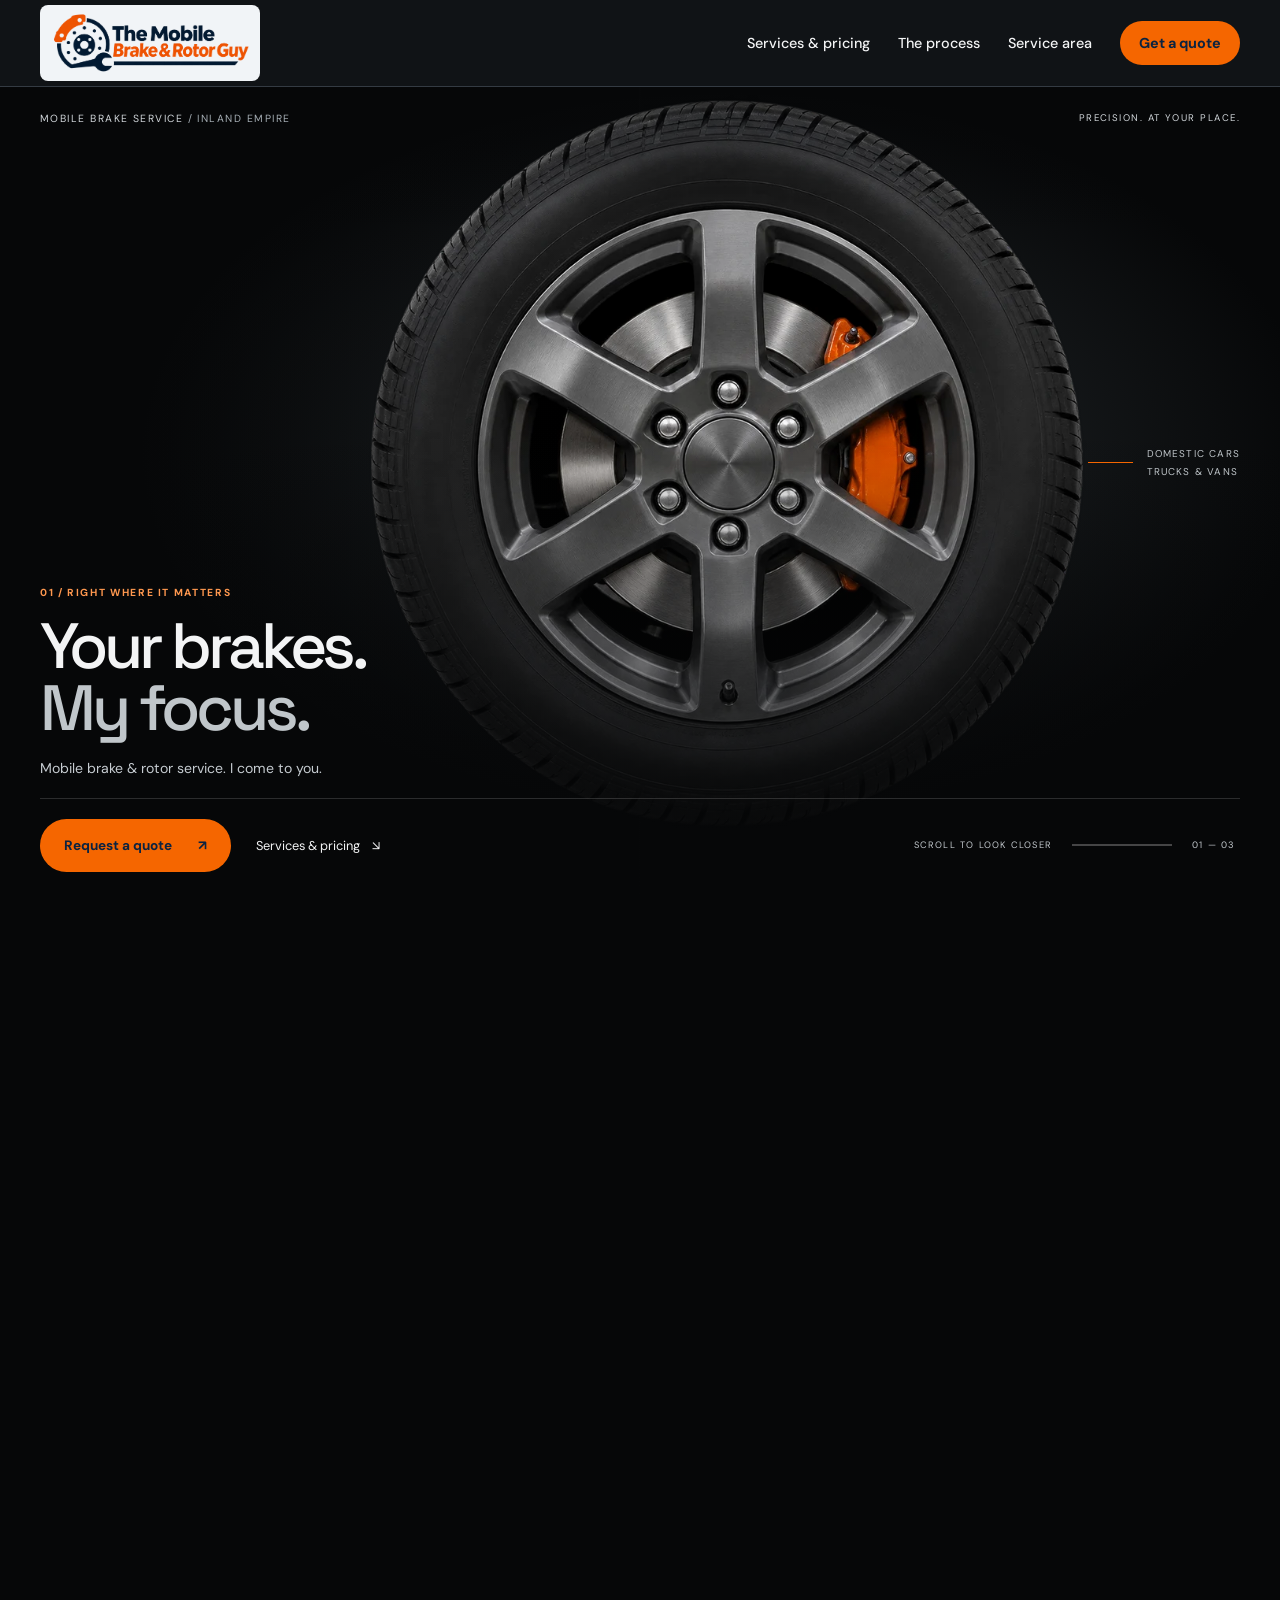
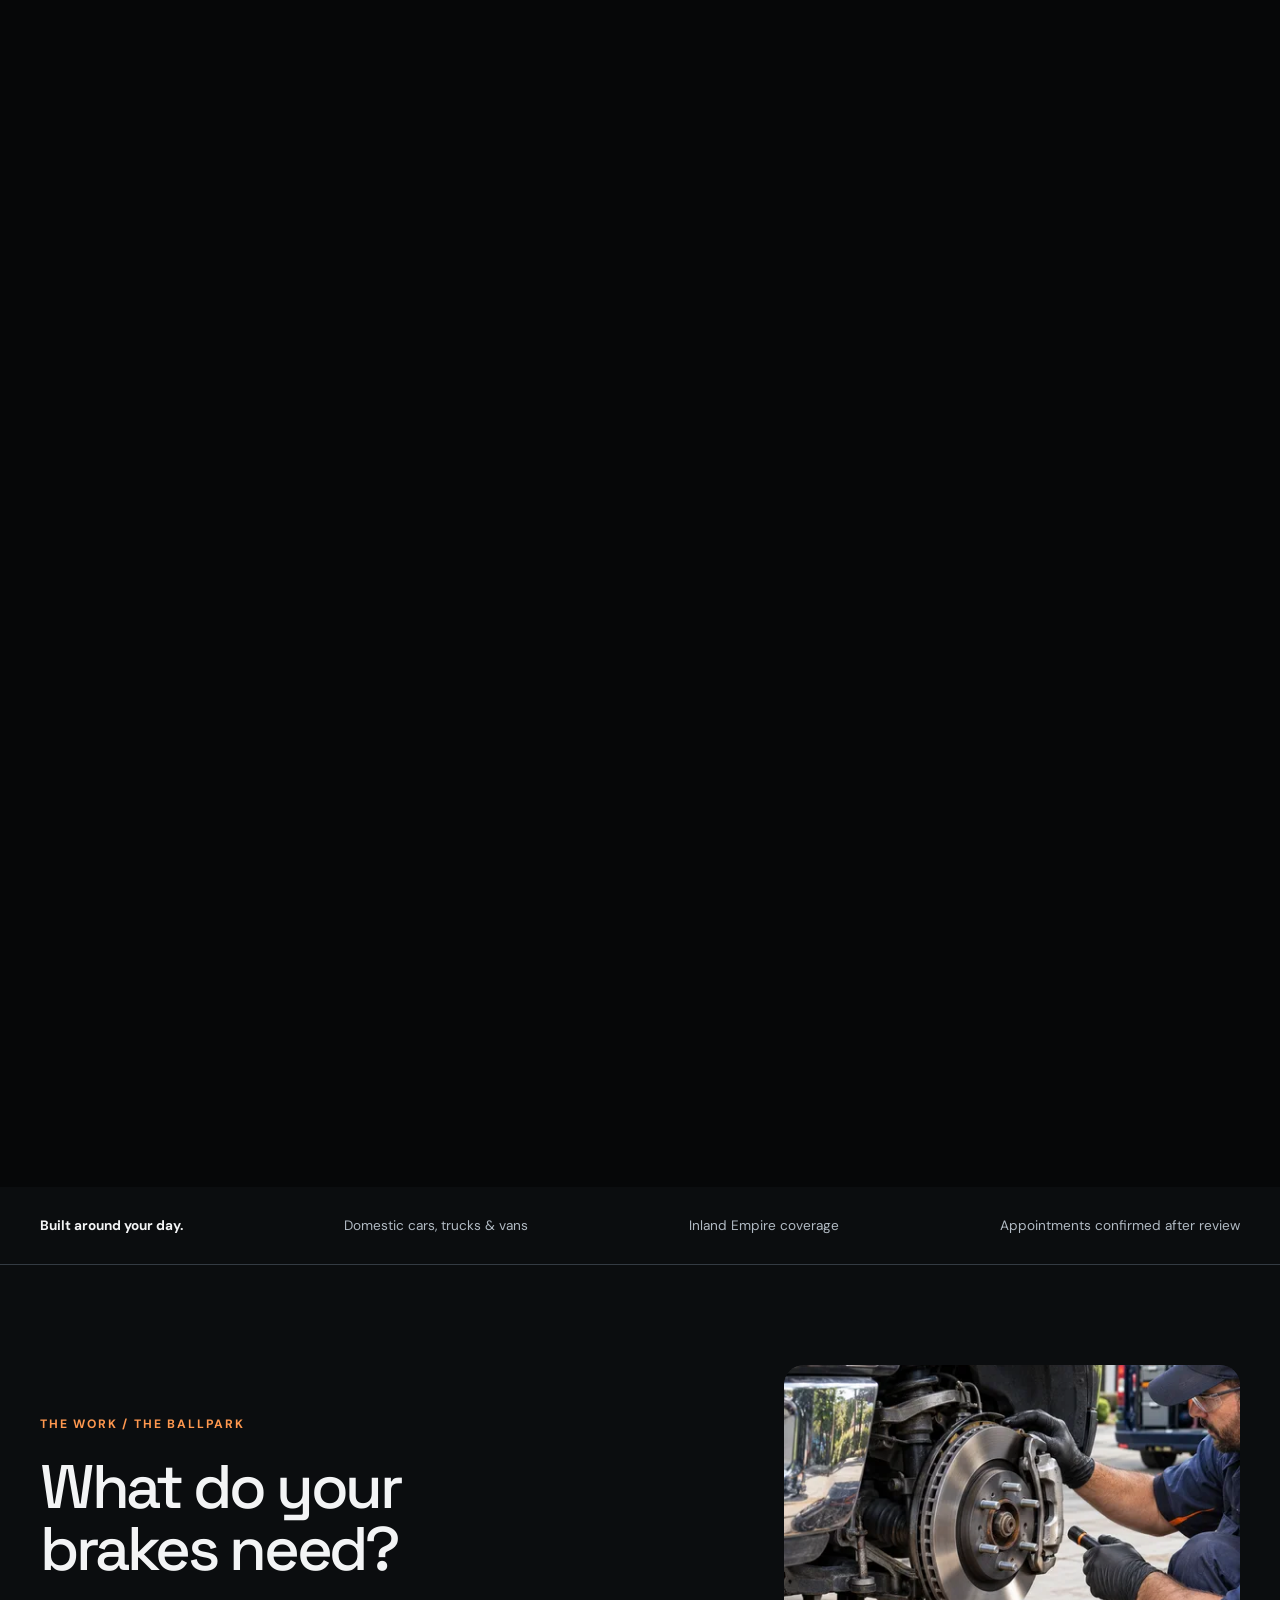
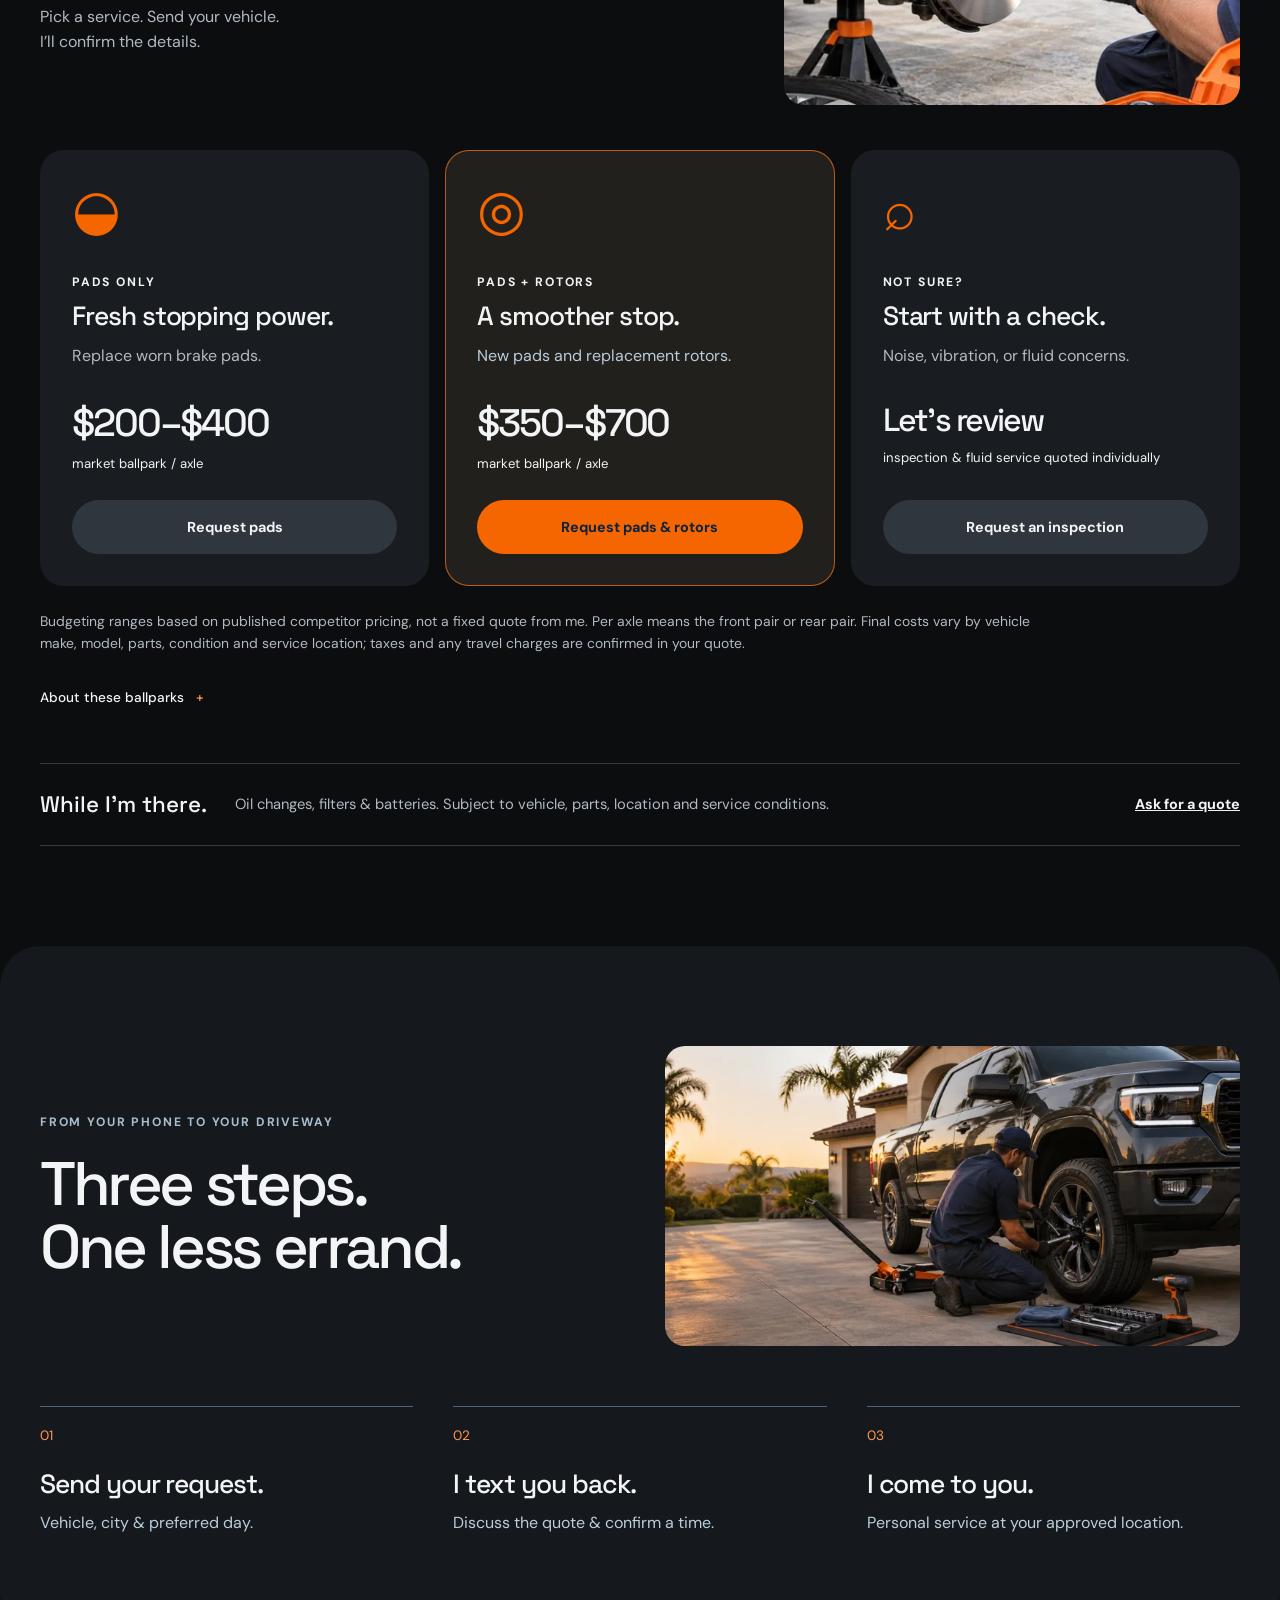
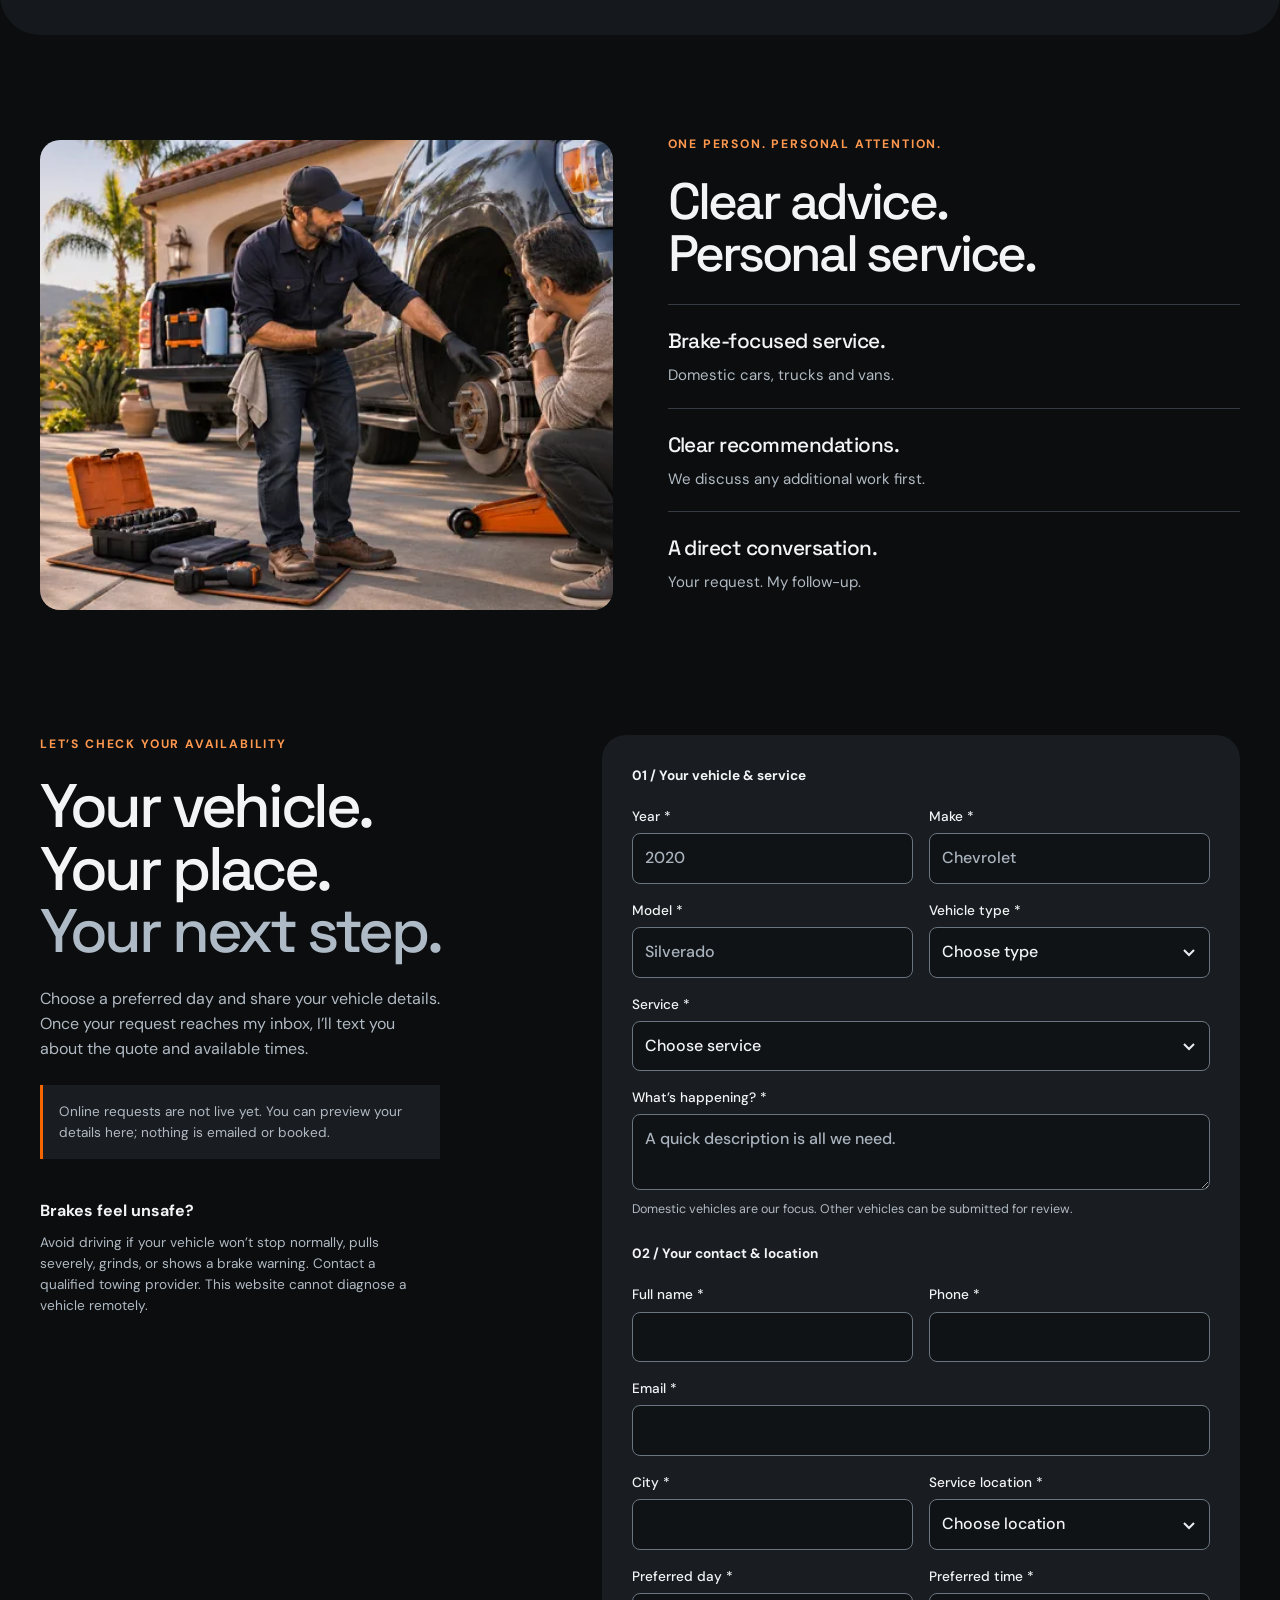
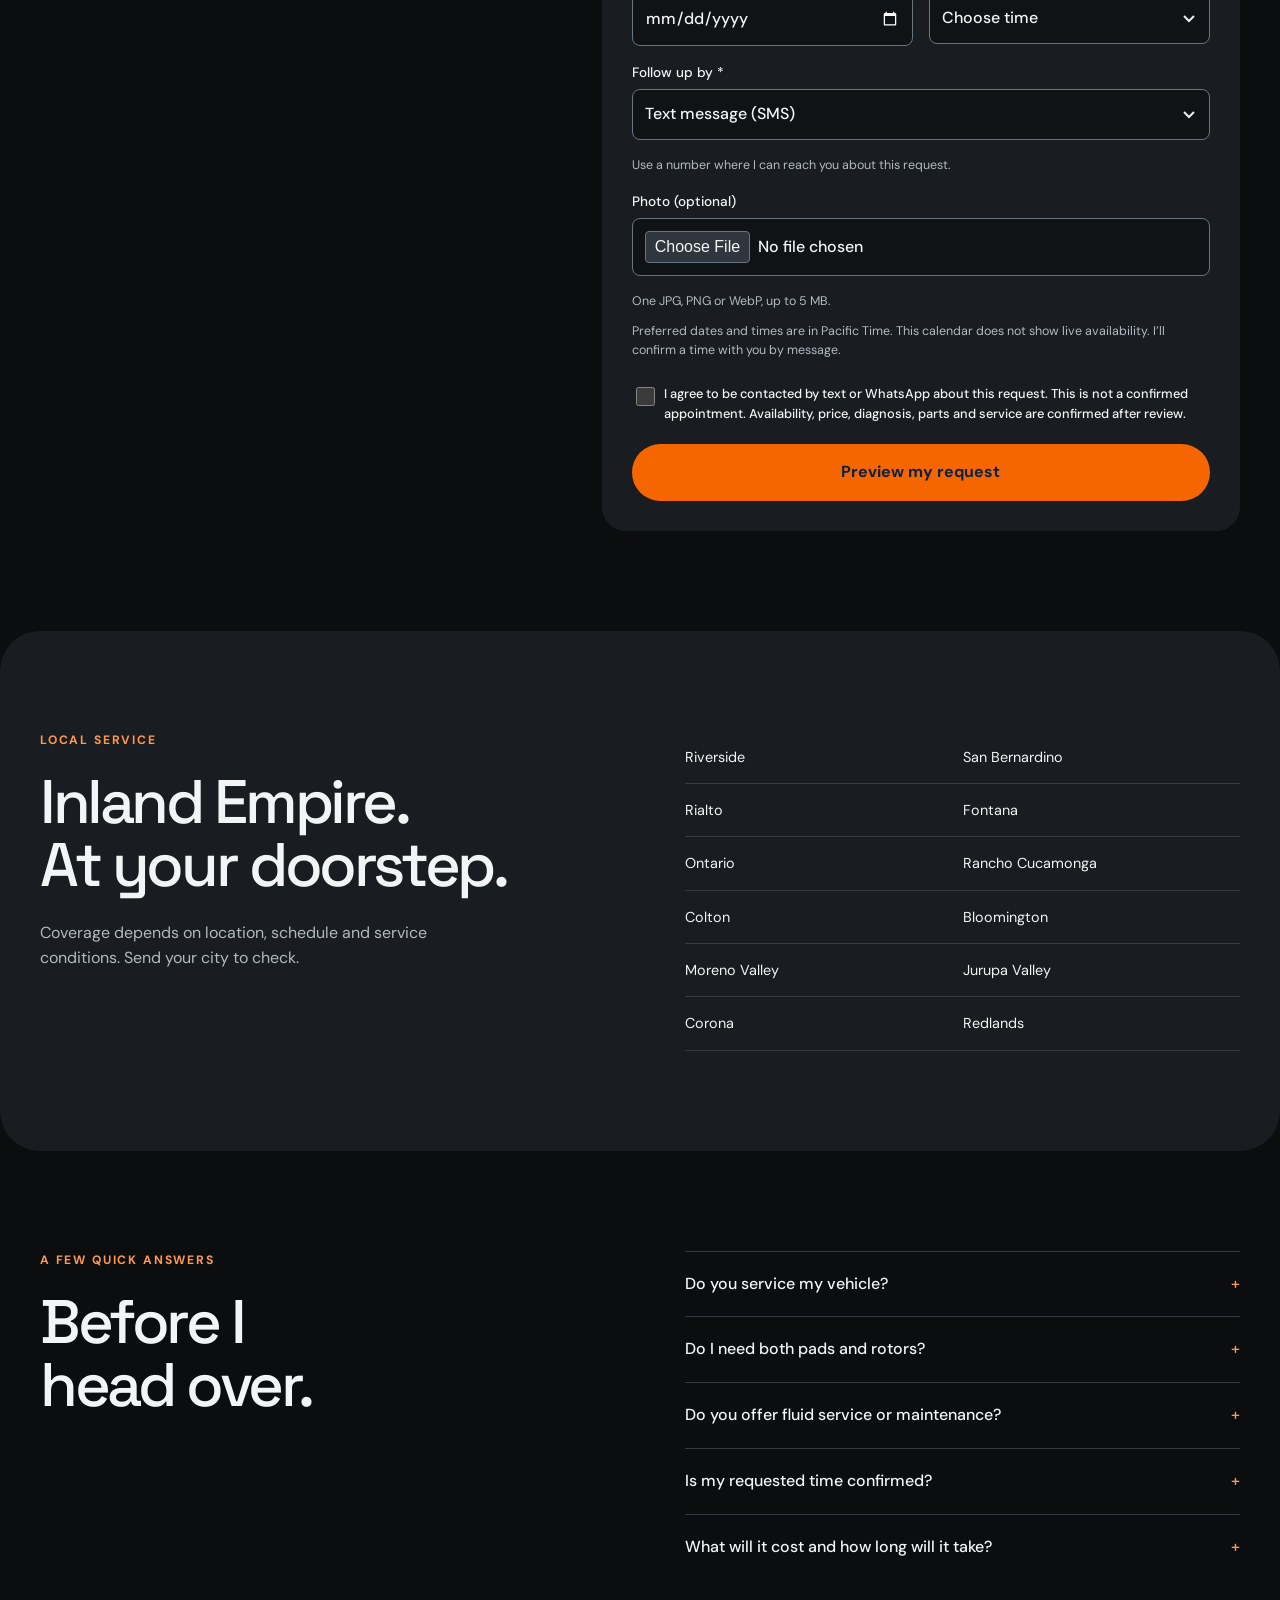
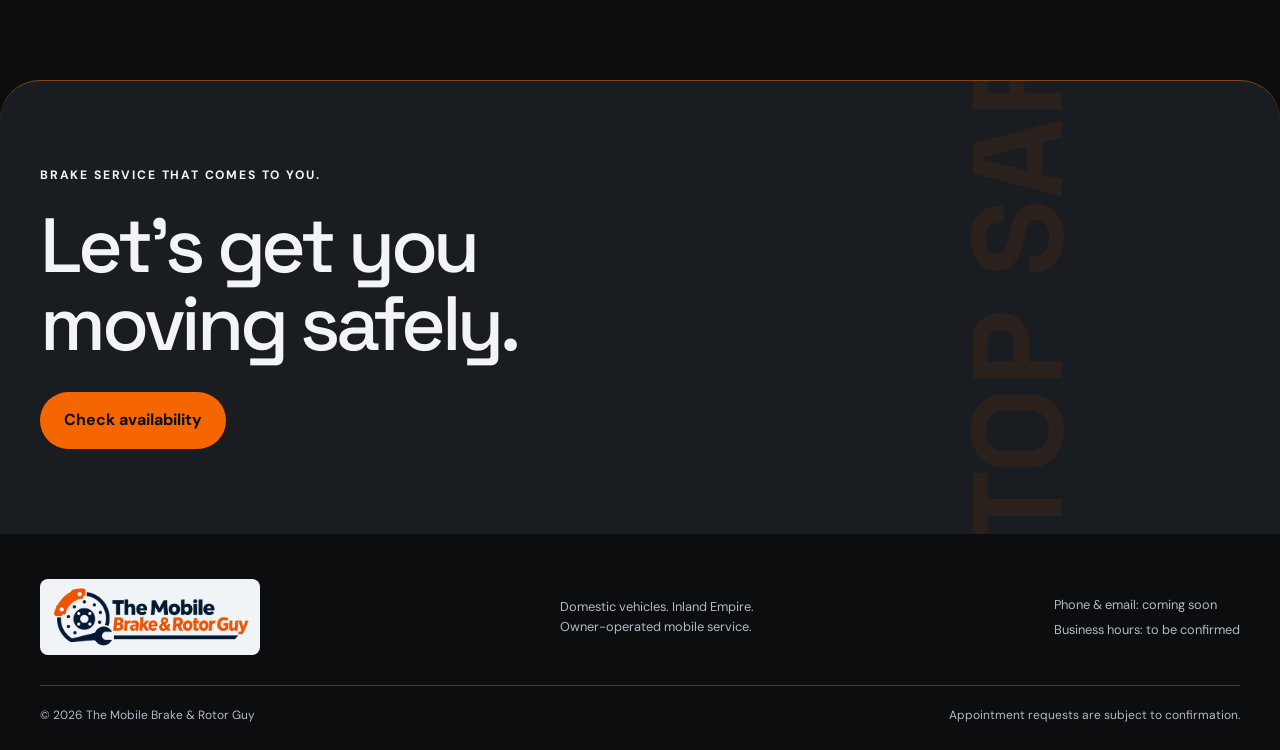
==== commit 75250dc9: "Build pinned photographic wheel and brake scroll hero" ====
--- a/index.html
+++ b/index.html
@@ -22,17 +22,20 @@
 <a class="button small" href="#quote">Get a quote</a><button class="menu-toggle" aria-controls="main-nav" aria-expanded="false" aria-label="Open menu">☰</button>
 </div></header>
 <main>
-<section class="photo-hero" aria-labelledby="hero-title">
-<picture class="hero-photograph"><source type="image/webp" srcset="assets/photography/hero-640.webp 640w, assets/photography/hero-960.webp 960w, assets/photography/hero-1440.webp 1440w, assets/photography/hero-1774.webp 1774w" sizes="100vw"><img src="assets/photography/hero-owner-operator-rugged-mechanic.png" width="1774" height="887" fetchpriority="high" alt="A mechanic inspecting a pickup truck’s exposed brake rotor in a sunlit driveway."></picture>
-<div class="hero-shade" aria-hidden="true"></div>
-<div class="container photo-hero-content">
-<p class="eyebrow">OWNER-OPERATED / INLAND EMPIRE</p>
-<h1 id="hero-title">Your brakes.<br><span>My focus.</span></h1>
-<p class="hero-description">Professional brake service.<br>At your home or workplace.<br>I come to you.</p>
-<div class="hero-actions"><a class="button" href="#quote">Request a quote</a><button class="text-button" data-open-booking>Choose a preferred day</button></div>
-<p class="hero-vehicle">Domestic cars, trucks &amp; vans.</p>
+<section class="wheel-story" aria-labelledby="hero-title">
+<div class="wheel-stage">
+<div class="stage-grid" aria-hidden="true"></div>
+<div class="stage-mast"><p>MOBILE BRAKE SERVICE <span>/ INLAND EMPIRE</span></p><span class="stage-edition" aria-hidden="true">PRECISION. AT YOUR PLACE.</span></div>
+<div class="wheel-object"><picture><source type="image/webp" srcset="assets/motion/wheel-front-640.webp 640w, assets/motion/wheel-front-960.webp 960w, assets/motion/wheel-front-1280.webp 1280w" sizes="(max-width: 700px) 115vw, 80vh"><img src="assets/motion/wheel-front-960.webp" width="1280" height="1280" fetchpriority="high" alt="Front view of a pickup tire and graphite wheel, with a silver brake disc and orange caliper visible through the spokes."></picture></div>
+<picture class="story-photo story-brake" aria-hidden="true"><source type="image/webp" srcset="assets/photography/brake-service-detail-owner-operator-480.webp 480w, assets/photography/brake-service-detail-owner-operator-800.webp 800w, assets/photography/brake-service-detail-owner-operator-1200.webp 1200w" sizes="(max-width: 700px) 150vh, 100vw"><img src="assets/photography/brake-service-detail-owner-operator-1200.webp" width="1672" height="941" decoding="async" alt=""></picture>
+<picture class="story-photo story-driveway" aria-hidden="true"><source type="image/webp" srcset="assets/photography/hero-640.webp 640w, assets/photography/hero-960.webp 960w, assets/photography/hero-1440.webp 1440w, assets/photography/hero-1774.webp 1774w" sizes="(max-width: 700px) 150vh, 100vw"><img src="assets/photography/hero-1440.webp" width="1774" height="887" decoding="async" alt=""></picture>
+<div class="story-scrim" aria-hidden="true"></div>
+<div class="story-label" aria-hidden="true"><span class="story-label-line"></span><span>DOMESTIC CARS<br>TRUCKS &amp; VANS</span></div>
+<div class="story-copy story-copy-wheel"><p class="eyebrow orange">01 / RIGHT WHERE IT MATTERS</p><h1 id="hero-title">Your brakes.<br><span>My focus.</span></h1><p class="story-description">Mobile brake &amp; rotor service. I come to you.</p></div>
+<div class="story-copy story-copy-brake" aria-hidden="true"><p class="eyebrow orange">02 / BEHIND EVERY STOP</p><p class="story-heading">Pads. Rotors.<br><span>Personal attention.</span></p><p class="story-description">The right work for your vehicle.</p></div>
+<div class="story-copy story-copy-driveway" aria-hidden="true"><p class="eyebrow orange">03 / YOUR DRIVEWAY. YOUR DAY.</p><p class="story-heading">Good brakes.<br><span>One less errand.</span></p><p class="story-description">Owner-operated. At your home or workplace.</p></div>
+<div class="story-bottom"><a class="button" href="#quote">Request a quote <span aria-hidden="true">↗</span></a><a class="story-skip" href="#services">Services &amp; pricing <span aria-hidden="true">↘</span></a><div class="story-scroll" aria-hidden="true"><span>SCROLL TO LOOK CLOSER</span><span class="story-progress"><span></span></span><span class="story-count">01 — 03</span></div></div>
 </div>
-<div class="hero-caption"><span>PERSONAL SERVICE. AT YOUR PLACE.</span><a href="#how-it-works">See how it works</a></div>
 </section>
 <section class="fit-strip"><div class="container"><strong>Built around your day.</strong><span>Domestic cars, trucks &amp; vans</span><span>Inland Empire coverage</span><span>Appointments confirmed after review</span></div></section>
 <section class="section services" id="services"><div class="container">
@@ -72,4 +75,5 @@
 <dialog id="contact-dialog" aria-labelledby="contact-title"><button class="dialog-close" aria-label="Close dialog">×</button><div class="dialog-content"><h2 id="contact-title">Contact details<br>coming soon.</h2><p>The business phone number hasn’t been published yet. Online requests are also currently in preview.</p><button class="button dialog-dismiss">Got it</button></div></dialog>
 <script src="site-config.js" defer></script>
 <script src="script.js" defer></script>
+<script src="hero-motion.js" defer></script>
 </body></html>
--- a/styles.css
+++ b/styles.css
@@ -206,24 +206,6 @@
  .conversation-photo img{object-position:90% center}
  .personal-copy{grid-row:1}
 }
-/* Photography-led owner-operator direction (standards v2). */
-.photo-hero{position:relative;min-height:690px;height:min(760px,calc(100svh - 86px));background:var(--background);color:white;overflow:hidden;border-radius:0 0 32px 32px}
-.hero-photograph{position:absolute;inset:0;display:block}
-.hero-photograph img{width:100%;height:100%;object-fit:cover;object-position:68% center;animation:photo-settle 1.2s ease-out both}
-.hero-shade{position:absolute;inset:0;background:linear-gradient(90deg,rgba(8,10,12,.94) 0%,rgba(8,10,12,.81) 24%,rgba(8,10,12,.25) 48%,transparent 68%),linear-gradient(0deg,rgba(8,10,12,.55),transparent 28%)}
-.photo-hero-content{position:relative;padding-top:100px;z-index:1}
-.photo-hero .eyebrow{color:#e1e7ec;font-size:.74rem}
-.photo-hero h1{font-size:clamp(3.7rem,6.7vw,6.2rem);font-weight:500;line-height:1.02}
-.photo-hero h1 span{color:#f7b17c}
-.hero-description{font-size:1.15rem;line-height:1.65;margin-top:28px;color:#edf1f5}
-.hero-actions{display:flex;align-items:center;gap:20px;margin-top:30px;flex-wrap:wrap}
-.hero-actions .text-button{color:white;font-size:.86rem}
-.hero-vehicle{font-size:.8rem;color:#d7dfe5;margin-top:20px}
-.hero-caption{position:absolute;bottom:24px;left:40px;right:40px;display:flex;justify-content:space-between;align-items:center;font-size:.7rem;letter-spacing:.08em}
-.hero-caption a{min-height:44px;display:flex;align-items:center}
-@keyframes photo-settle{from{transform:scale(1.02)}
-to{transform:scale(1)}
-}
 .personal-service{padding-bottom:20px}
 .personal-layout{display:grid;grid-template-columns:1fr 1fr;gap:80px;align-items:start}
 .personal-points p{display:flex;flex-direction:column;gap:7px;border-top:1px solid var(--line);padding:20px 0}
@@ -235,34 +217,105 @@
 [hidden]{display:none!important}
 .photo-dialog{height:200px;overflow:hidden;background:var(--paper)}
 .photo-dialog img{display:block;width:100%;height:100%;object-fit:cover;object-position:76% 55%}
-@media(max-width:1000px){.photo-hero-content{padding-top:90px}
-.photo-hero h1{font-size:4.6rem}
-.hero-actions{max-width:340px;gap:14px}
-.photo-hero{min-height:660px}
-.hero-shade{background:linear-gradient(90deg,rgba(8,10,12,.94),rgba(8,10,12,.75) 37%,rgba(8,10,12,.05) 70%)}
-}
 @media(max-width:700px){
-.photo-hero{height:auto;min-height:0;border-radius:0 0 24px 24px;display:flex;flex-direction:column}
-.hero-photograph{position:relative;order:2;height:280px;overflow:hidden}
-.hero-photograph img{object-position:78% center}
-.hero-shade{display:none}
-.photo-hero-content{padding:35px 0 30px}
-.photo-hero .eyebrow{font-size:.64rem;margin-bottom:18px;letter-spacing:.1em}
-.photo-hero h1{font-size:clamp(3.5rem,13vw,4.5rem)}
-.hero-description{font-size:1rem;line-height:1.5;margin-top:20px}
-.hero-actions{margin-top:23px;gap:14px;max-width:none}
-.hero-actions .button{padding:14px 20px;font-size:.9rem}
-.hero-actions .text-button{font-size:.8rem}
-.hero-vehicle{font-size:.78rem;margin-top:16px}
-.hero-caption{display:none}
 .personal-layout{grid-template-columns:1fr;gap:28px}
 .personal-service{padding-bottom:0}
 .photo-dialog{height:170px}
 }
-@media(prefers-reduced-motion:reduce){.hero-photograph img{animation:none;transform:none}
+@media(prefers-reduced-motion:reduce){
 .reveal-pending{opacity:1;transform:none}
 }
 input::placeholder,textarea::placeholder{color:#a9b3bd;opacity:1}
 input::file-selector-button{background:#30363d;color:var(--ink);border:1px solid #697580;border-radius:4px;padding:6px 9px;margin-right:8px}
 .button:disabled{opacity:.65;cursor:wait}
 .dialog-close{color:var(--ink);border:1px solid var(--line)}
+
+/* Wheel / brake / driveway: one pinned photographic stage, native scrolling. */
+.wheel-story{--story-header:87px;--story-footer:0px;position:relative;background:#060708}
+.wheel-stage{position:relative;isolation:isolate;height:calc(100svh - var(--story-header) - var(--story-footer));min-height:520px;overflow:hidden;background:#060708}
+.wheel-story.motion-ready{height:calc(300svh - var(--story-footer))}
+.motion-ready .wheel-stage{position:sticky;top:var(--story-header)}
+.stage-grid{position:absolute;inset:0;background:radial-gradient(ellipse at 57% 45%,#252a2d 0,transparent 57%),linear-gradient(90deg,transparent 49.95%,#ffffff08 50%,transparent 50.05%);pointer-events:none}
+.stage-mast{position:absolute;inset:24px 40px auto;display:flex;justify-content:space-between;gap:20px;z-index:5;color:#d1d6da;font-size:.65rem;letter-spacing:.14em}
+.stage-mast p{font:inherit}
+.stage-mast p span{color:#a7afb6}
+.stage-edition{font-size:.6rem}
+.wheel-object{position:absolute;left:57%;top:46%;width:min(78vw,84svh,900px);aspect-ratio:1;transform:translate(-50%,-50%);z-index:2}
+.wheel-object picture,.wheel-object img{display:block;width:100%;height:100%;object-fit:contain}
+.story-photo{display:none;position:absolute;inset:0;z-index:1;pointer-events:none}
+.motion-ready .story-photo{display:block}
+.story-photo img{width:100%;height:100%;object-fit:cover}
+.story-brake{clip-path:circle(0% at 57% 46%)}
+.story-brake img{object-position:65% 48%}
+.story-driveway{clip-path:inset(0 0 0 100%);z-index:3}
+.story-driveway img{object-position:65% center}
+.story-scrim{position:absolute;inset:0;z-index:4;pointer-events:none;background:linear-gradient(0deg,#060708 0%,#060708bd 14%,transparent 58%),linear-gradient(90deg,#060708a6,transparent 45%),linear-gradient(180deg,#060708aa,transparent 18%)}
+.story-label{position:absolute;right:40px;top:44%;z-index:5;display:flex;align-items:center;gap:14px;font-size:.62rem;line-height:1.8;letter-spacing:.12em;color:#bfc5c9}
+.story-label-line{width:45px;height:1px;background:#f56600}
+.story-copy{position:absolute;z-index:5;left:40px;bottom:120px;right:40px;pointer-events:none}
+.story-copy .eyebrow{font-size:.64rem;letter-spacing:.16em;margin-bottom:14px}
+.story-copy h1,.story-heading{font:500 clamp(3.2rem,5vw,5rem)/.98 var(--heading);letter-spacing:-.065em}
+.story-copy h1 span,.story-heading span{color:#c0c6ca}
+.story-description{font-size:.88rem;color:#c6ccd1;margin-top:18px}
+.story-copy-brake,.story-copy-driveway{opacity:0;display:none}
+.motion-ready .story-copy-brake,.motion-ready .story-copy-driveway{display:block}
+.story-bottom{position:absolute;z-index:6;bottom:28px;left:40px;right:40px;display:flex;gap:25px;align-items:center;border-top:1px solid #ffffff26;padding-top:20px}
+.story-bottom .button{gap:26px;font-size:.85rem;min-height:48px}
+.story-skip{font-size:.8rem;min-height:44px;display:flex;align-items:center;gap:12px;text-decoration:none}
+.story-skip:hover{text-decoration:underline}
+.story-scroll{margin-left:auto;display:none;align-items:center;gap:20px;font-size:.58rem;letter-spacing:.13em;color:#c3c9ce}
+.motion-ready .story-scroll{display:flex}
+.story-progress{display:block;width:100px;height:2px;background:#ffffff40;overflow:hidden}
+.story-progress>span{display:block;width:100%;height:100%;background:var(--orange);transform:scaleX(0);transform-origin:left}
+.story-count{font-variant-numeric:tabular-nums;min-width:48px}
+@media(max-width:1000px){
+ .stage-edition,.story-label{display:none}
+ .story-scroll{gap:12px}
+ .story-scroll>span:first-child{display:none}
+ .story-progress{width:70px}
+}
+@media(max-width:700px){
+ .wheel-story{--story-header:75px;--story-footer:calc(64px + env(safe-area-inset-bottom))}
+ .wheel-stage{min-height:510px}
+ .wheel-story.motion-ready{height:270svh}
+ .stage-mast{inset:18px 16px auto;font-size:.55rem;letter-spacing:.11em}
+ .stage-mast p{display:flex;flex-direction:column;gap:4px}
+ .wheel-object{left:50%;top:40%;width:min(116vw,56svh);max-width:none}
+ .stage-grid{background:radial-gradient(ellipse at 50% 38%,#282d30 0,transparent 65%)}
+ .story-copy{left:20px;right:20px;bottom:110px}
+ .story-copy h1,.story-heading{font-size:clamp(2.4rem,10vw,3.4rem)}
+ .story-copy .eyebrow{font-size:.55rem;margin-bottom:10px}
+ .story-description{font-size:.75rem;margin-top:12px;max-width:280px}
+ .story-bottom{left:20px;right:20px;bottom:16px;gap:14px;flex-wrap:wrap;padding-top:12px}
+ .story-bottom .button{font-size:.76rem;min-height:44px;padding:11px 16px;gap:14px}
+ .story-skip{font-size:.7rem;gap:8px}
+ .motion-ready .story-scroll>span:first-child{display:block}
+ .motion-ready .story-scroll{position:absolute;right:0;bottom:calc(100% + 18px);gap:8px;font-size:.5rem}
+ .story-progress{width:40px}
+ .story-count{min-width:38px}
+ .story-brake img{object-position:62% center}
+ .story-driveway img{object-position:76% center}
+ .story-scrim{background:linear-gradient(0deg,#060708 0%,#060708dd 17%,transparent 70%),linear-gradient(180deg,#060708aa,transparent 23%)}
+}
+@media(max-height:650px) and (min-width:701px){
+ .wheel-stage{min-height:0}
+ .wheel-object{width:80svh;top:44%}
+ .story-copy{bottom:100px}
+ .story-copy h1,.story-heading{font-size:2.3rem}
+ .story-description{margin-top:10px}
+ .story-bottom{bottom:16px;padding-top:12px}
+}
+@media(prefers-reduced-motion:reduce){
+ .wheel-story.motion-ready{height:auto}
+ .motion-ready .wheel-stage{position:relative;top:0}
+}
+@media(max-height:650px) and (max-width:700px){
+ .wheel-stage{min-height:0}
+ .wheel-object{width:min(90vw,50svh);top:35%}
+ .story-copy{bottom:84px}
+ .story-copy h1,.story-heading{font-size:1.9rem}
+ .story-copy .eyebrow{font-size:.5rem;margin-bottom:7px}
+ .story-description{display:none}
+ .motion-ready .story-scroll{bottom:calc(100% + 10px)}
+ .story-scroll>span:first-child{display:none!important}
+}
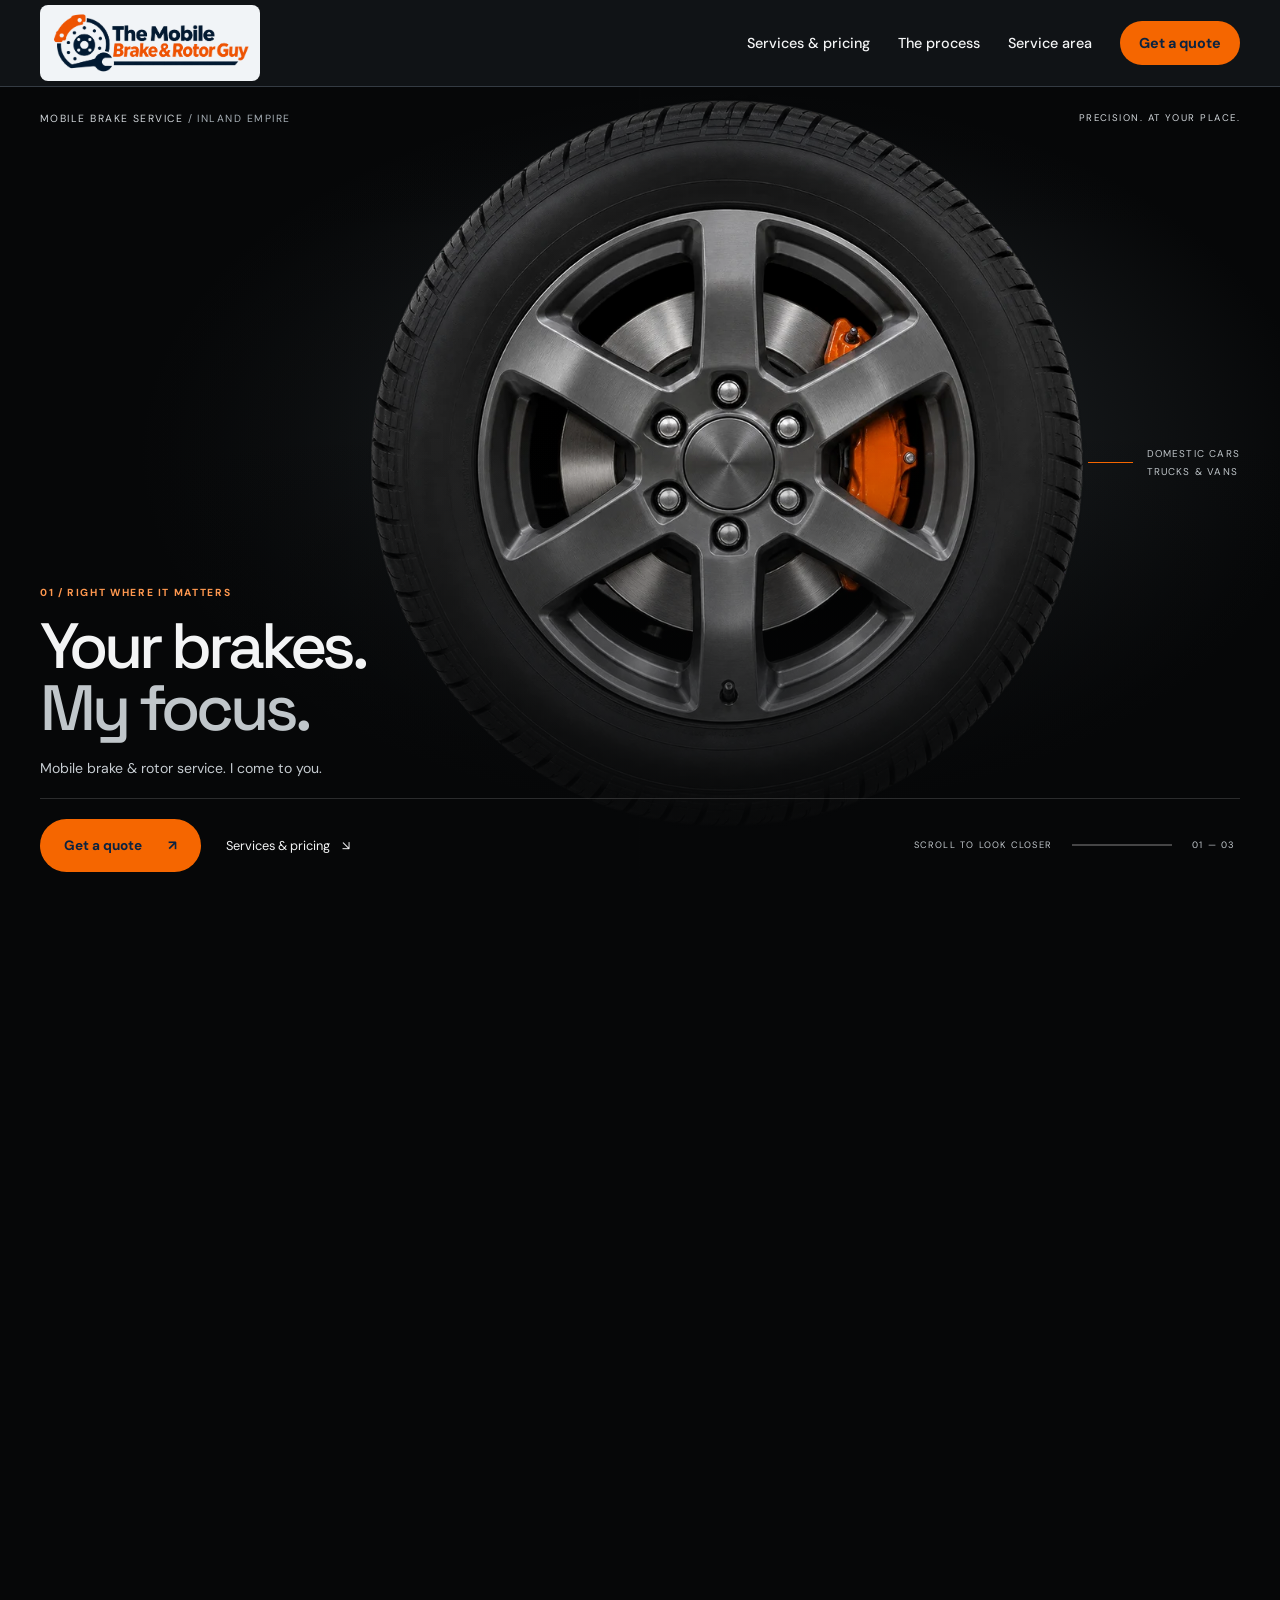
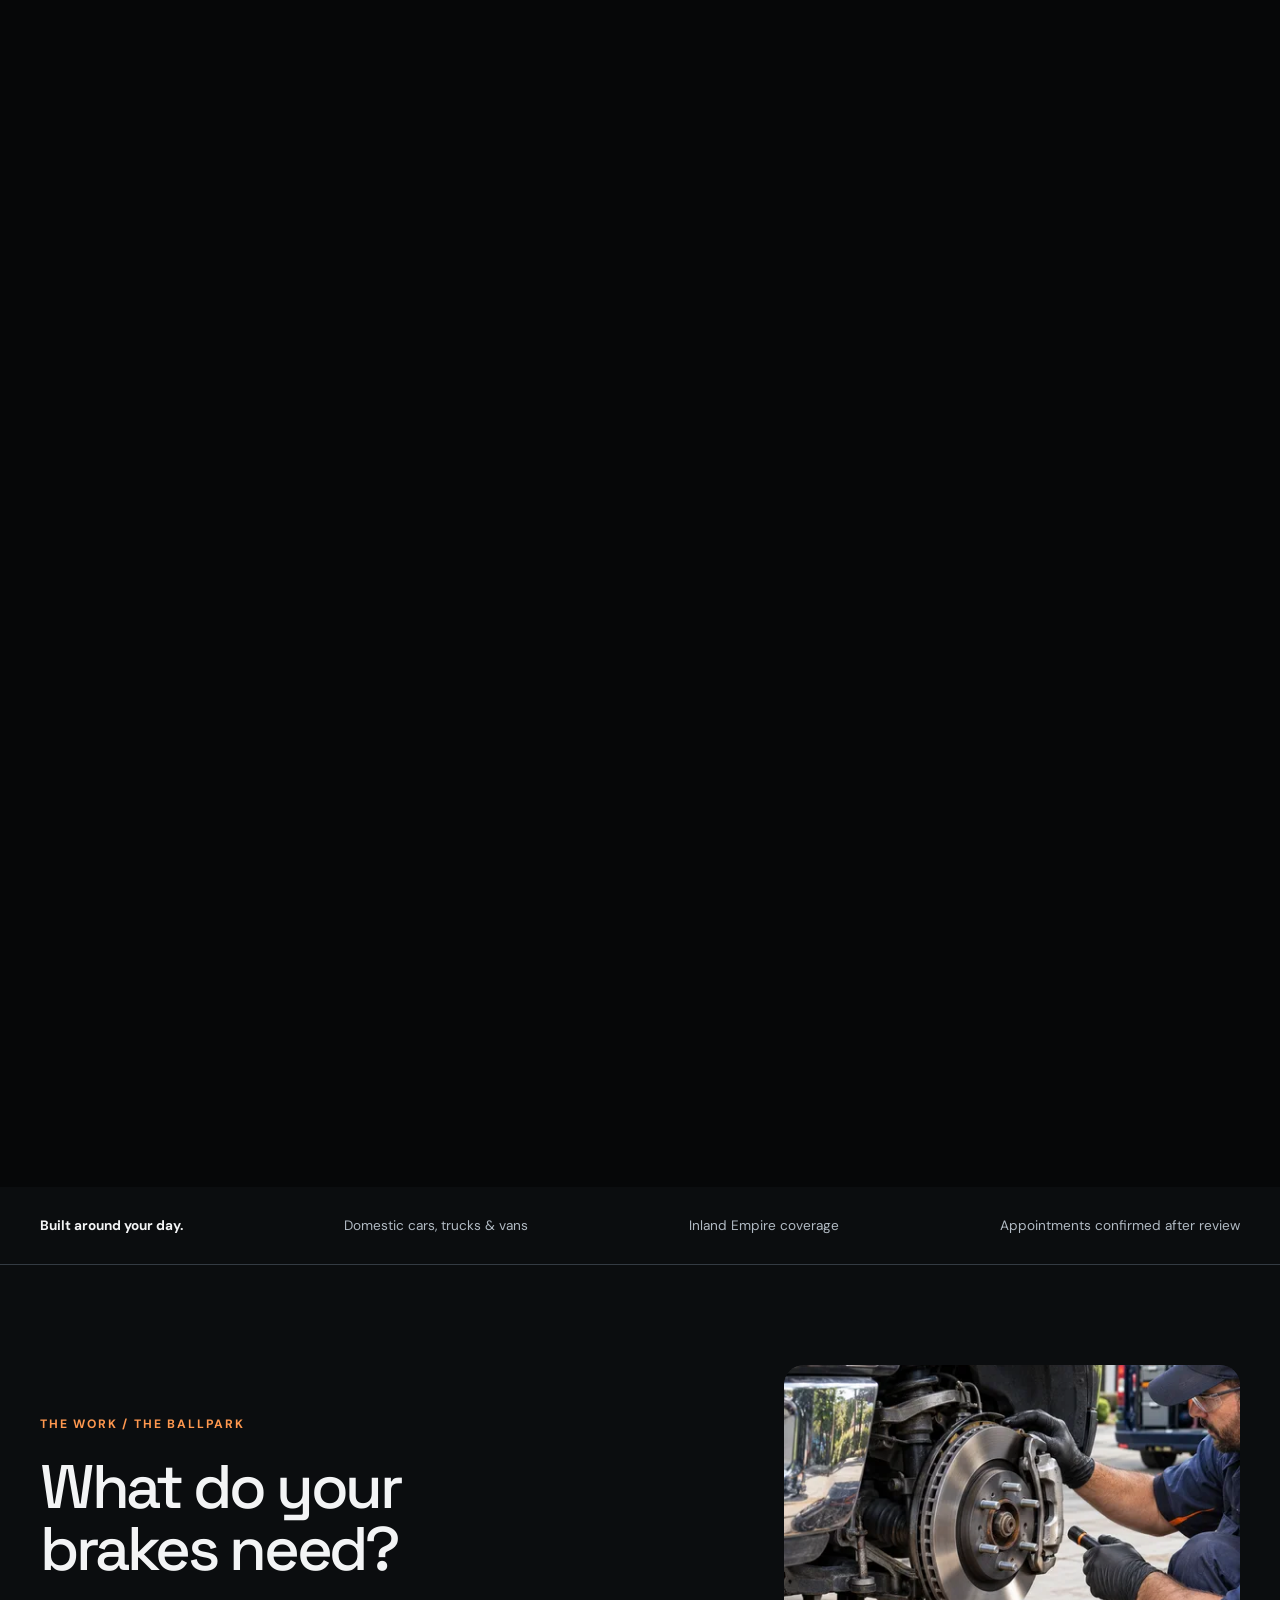
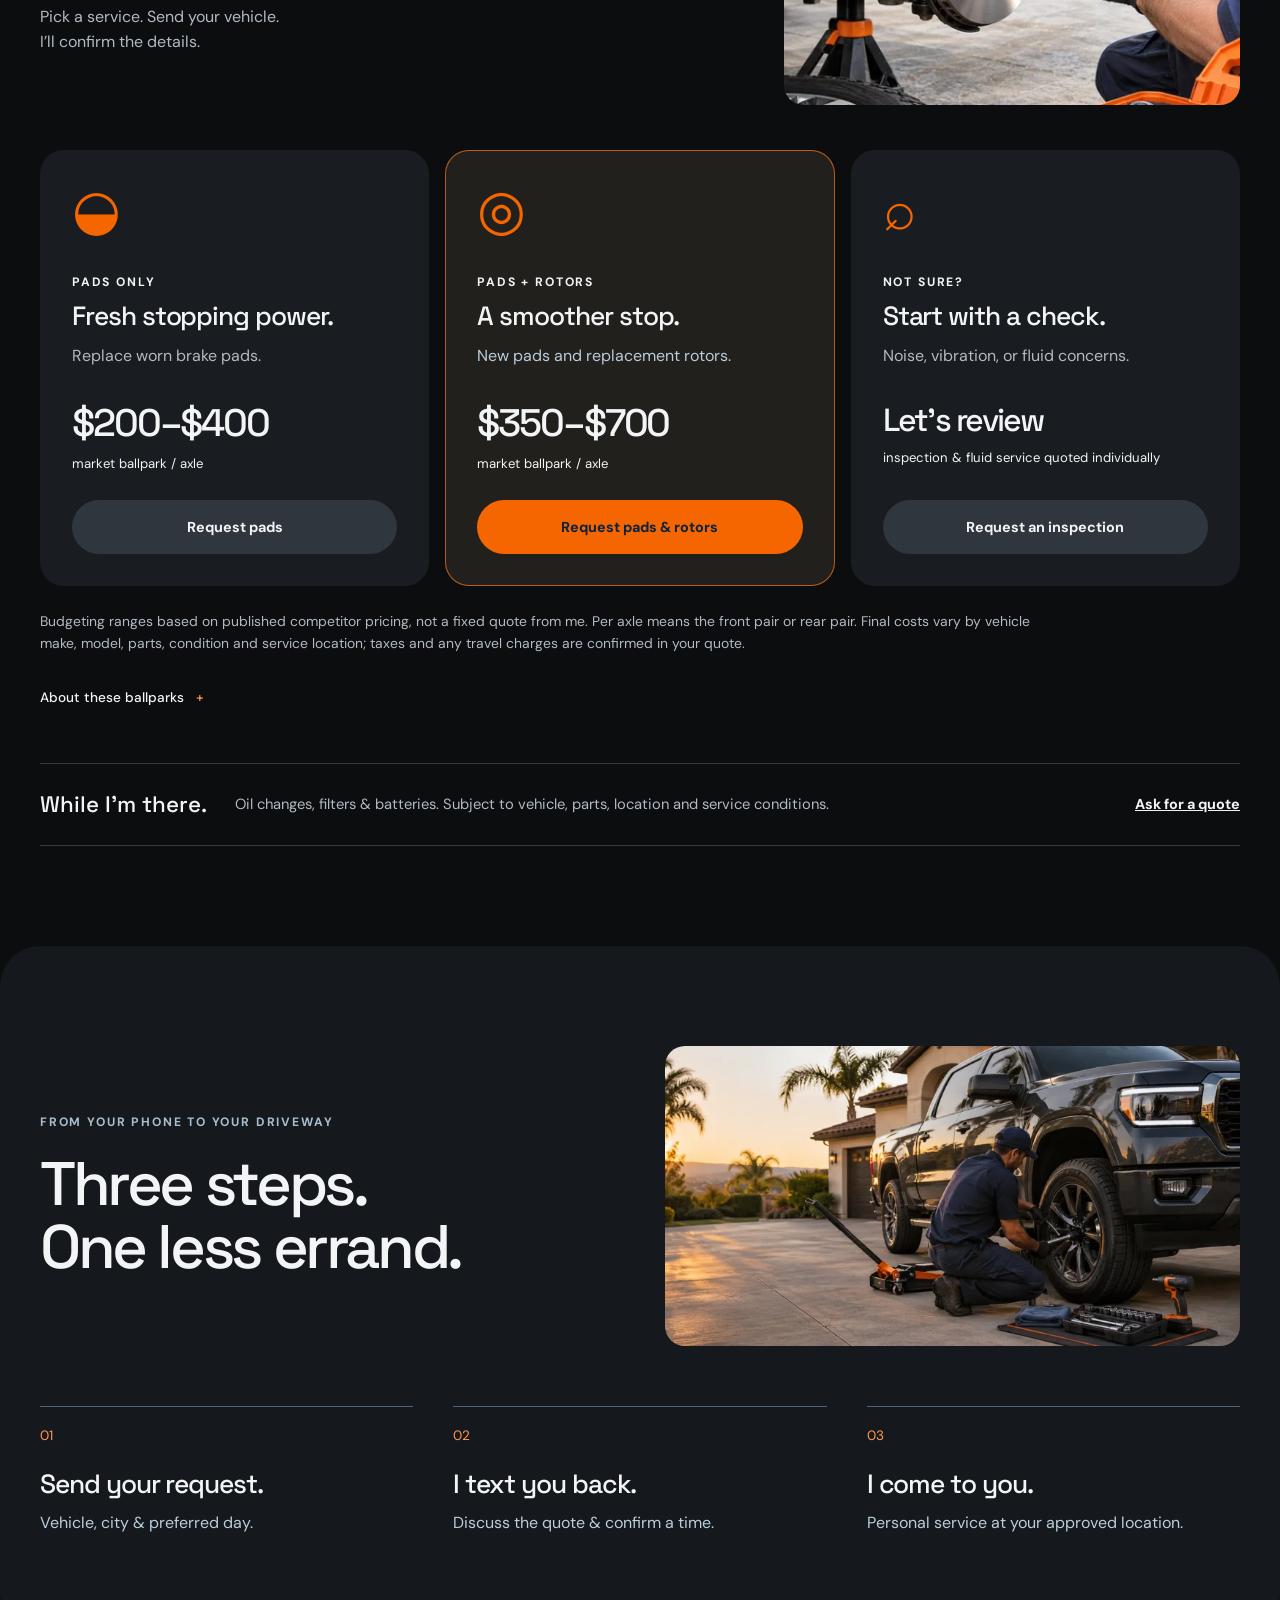
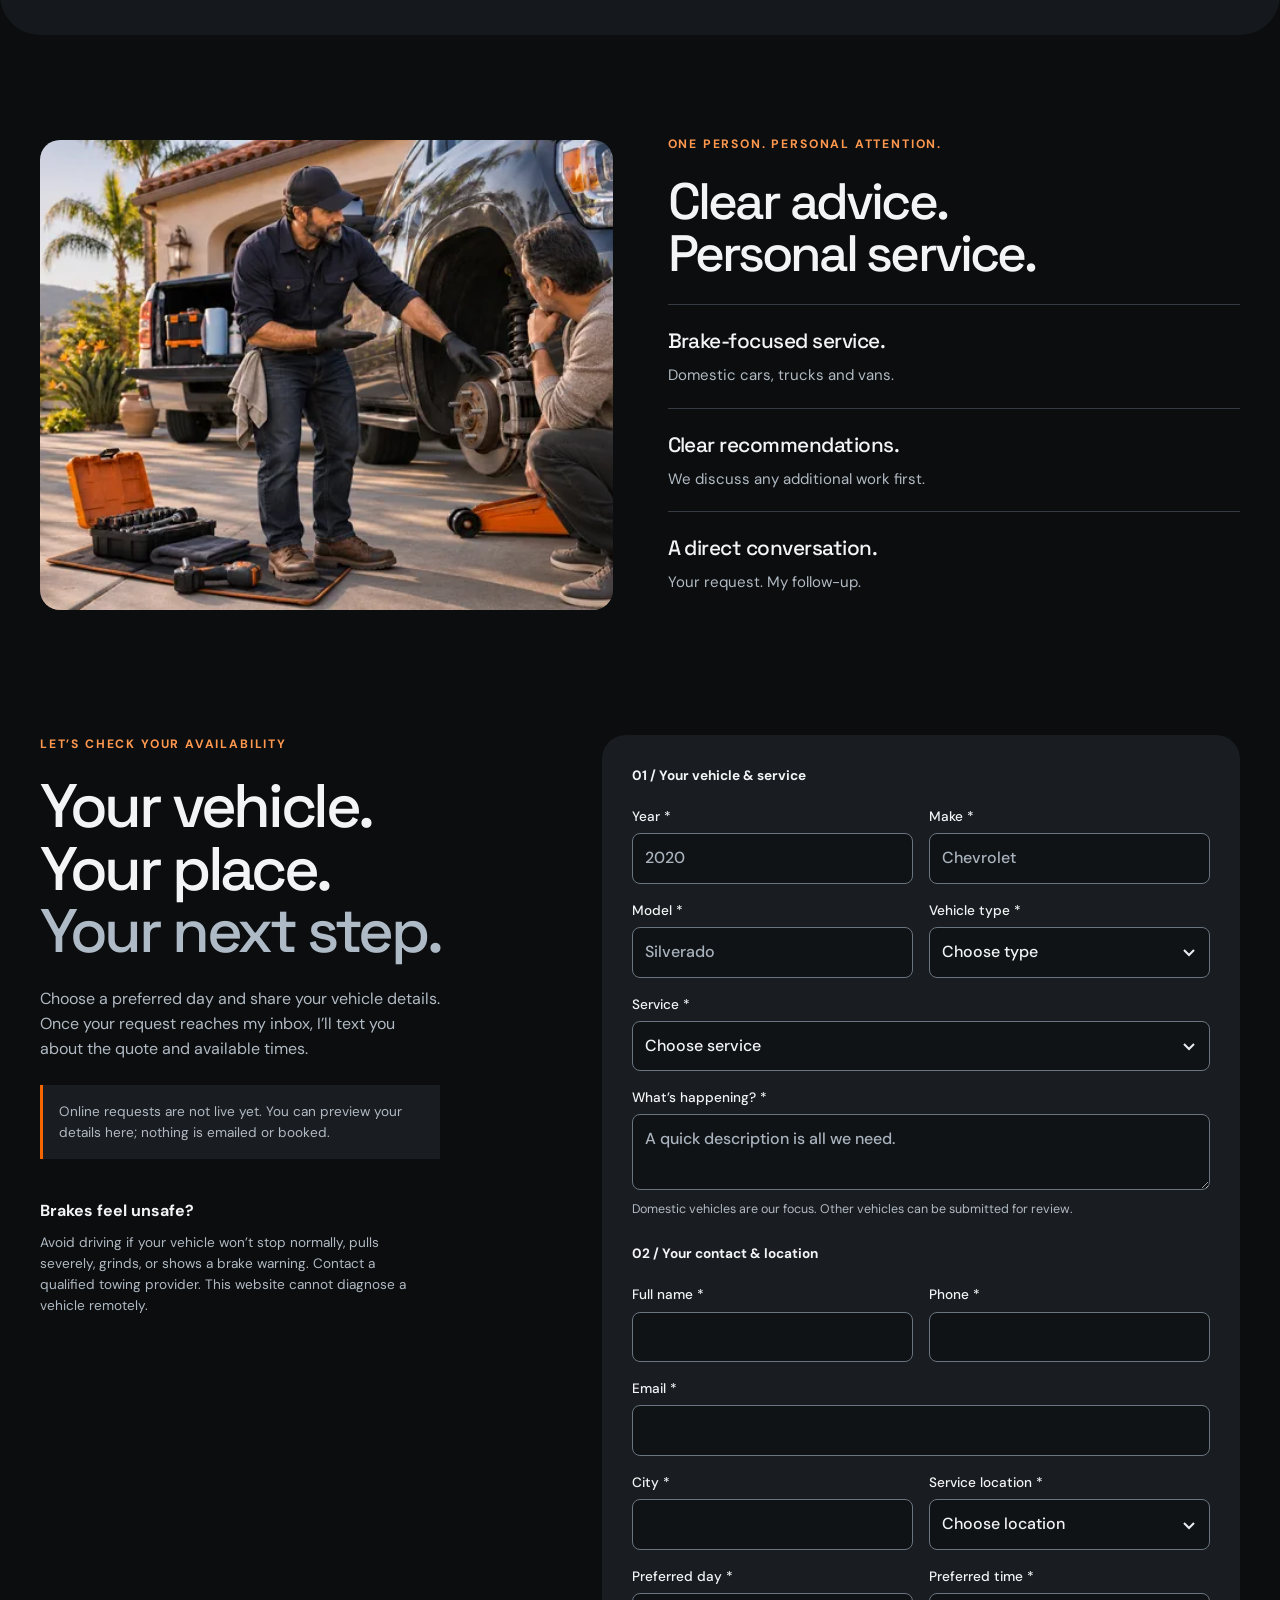
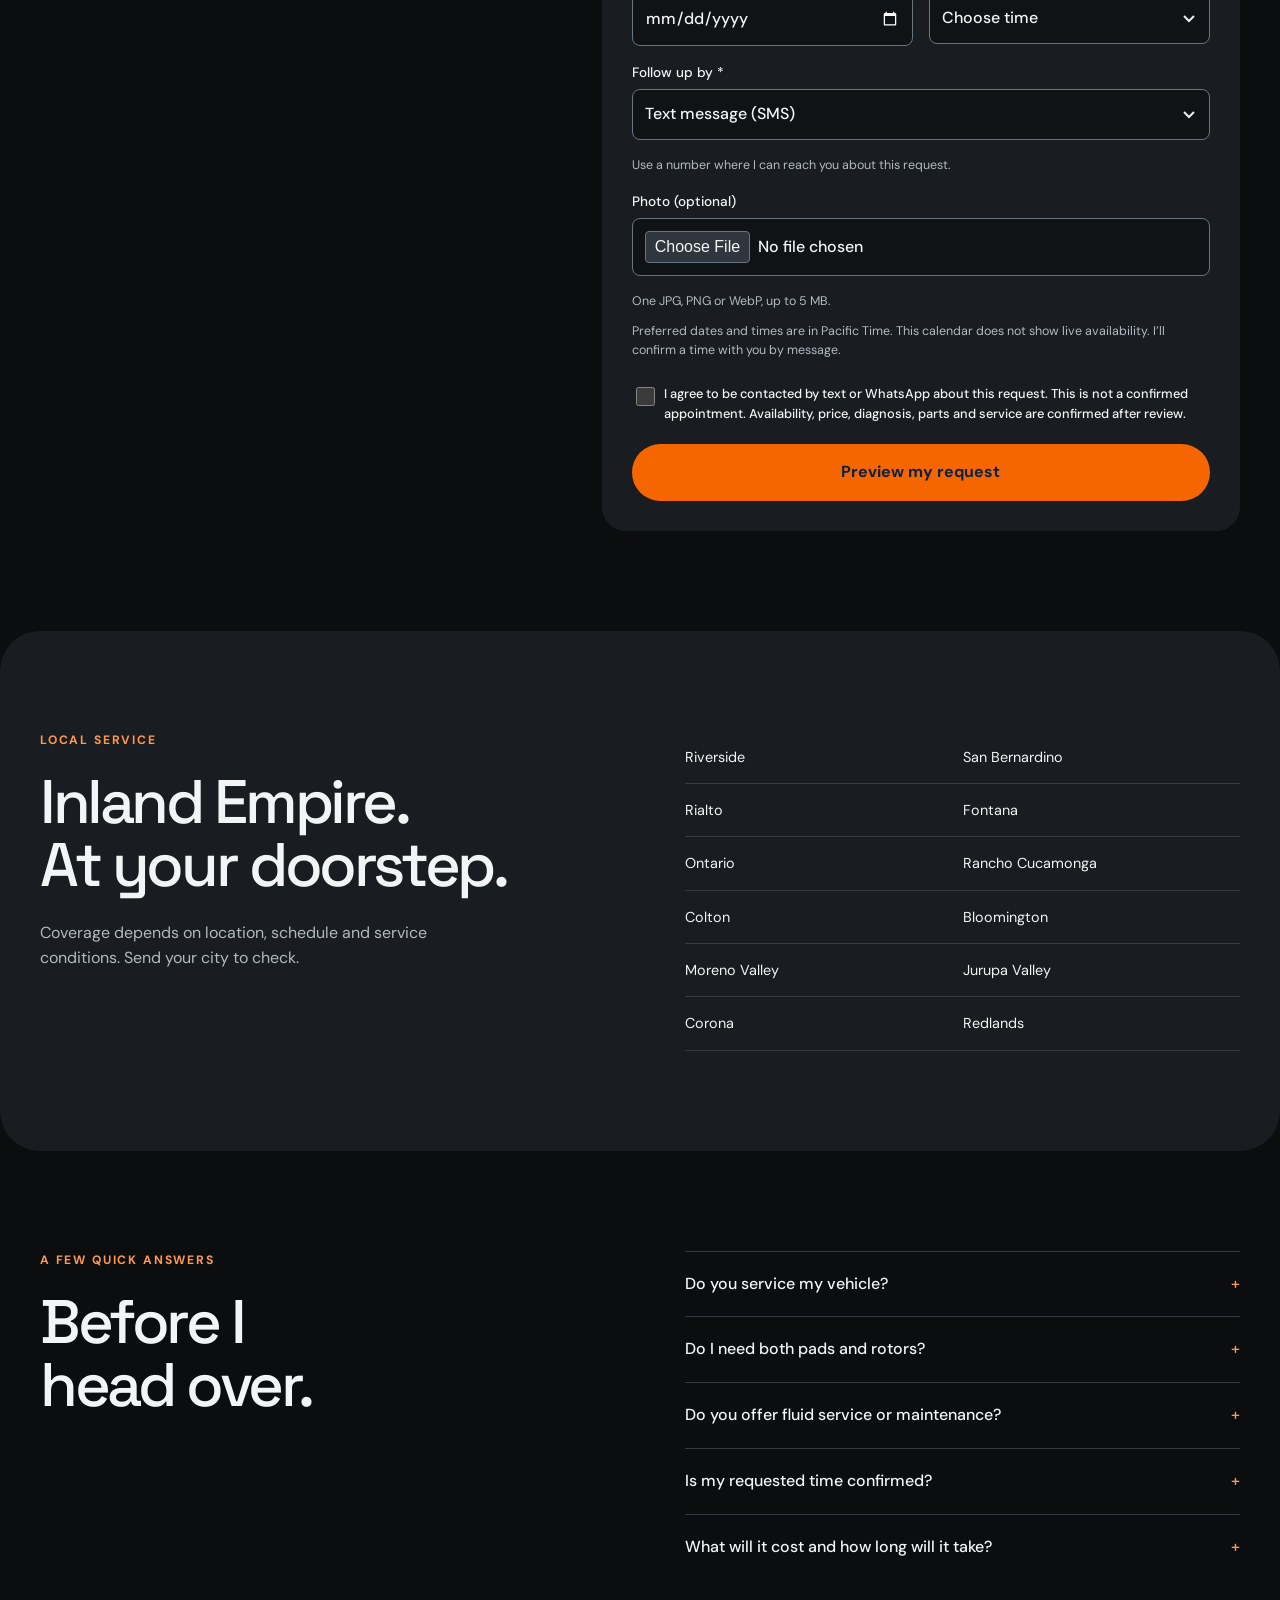
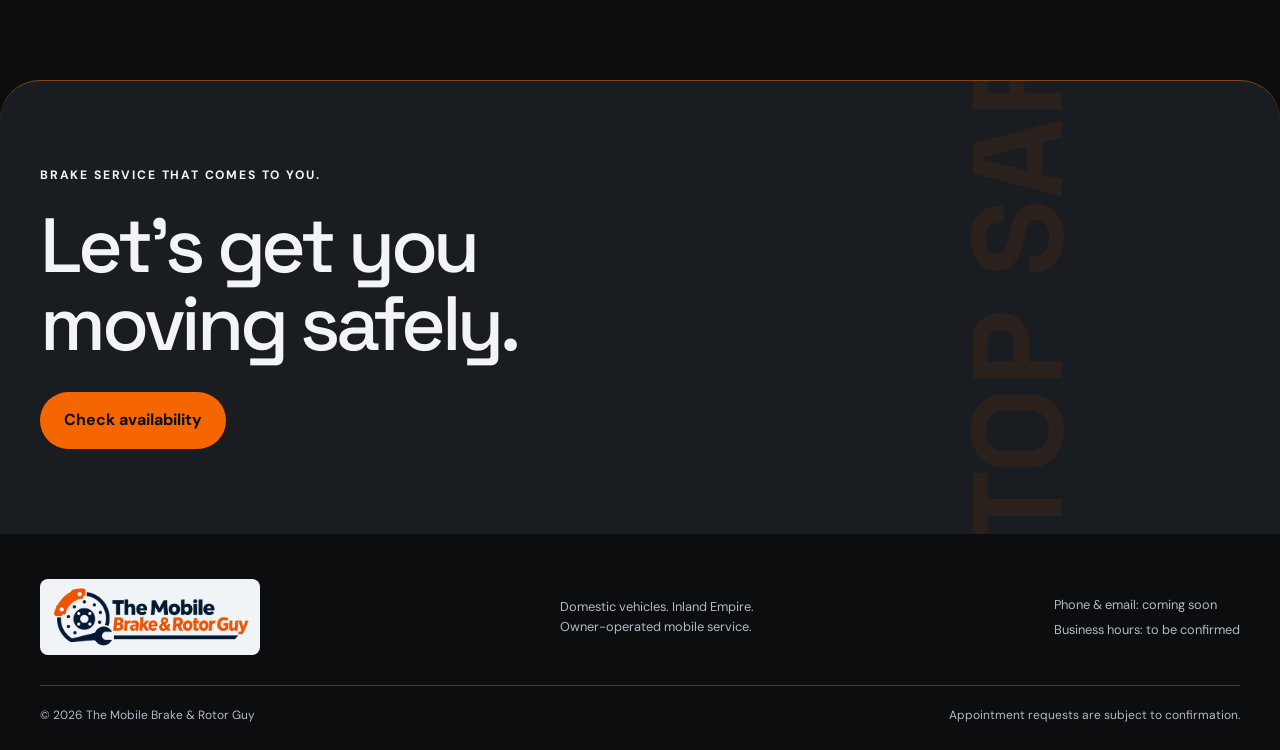
==== commit bd34ebe4: "Optimize mobile hero pacing, touch controls and safe areas" ====
--- a/index.html
+++ b/index.html
@@ -1,7 +1,7 @@
 <!doctype html>
 <html lang="en">
 <head>
-<meta charset="UTF-8"><meta name="viewport" content="width=device-width, initial-scale=1">
+<meta charset="UTF-8"><meta name="viewport" content="width=device-width, initial-scale=1, viewport-fit=cover">
 <meta name="theme-color" content="#0b0d0f">
 <title>The Mobile Brake &amp; Rotor Guy | Mobile Brake Service in the Inland Empire</title>
 <meta name="description" content="Mobile brake pads, rotors and brake service for domestic cars, trucks and vans in the Inland Empire. See ballpark costs and request an appointment.">
@@ -26,15 +26,15 @@
 <div class="wheel-stage">
 <div class="stage-grid" aria-hidden="true"></div>
 <div class="stage-mast"><p>MOBILE BRAKE SERVICE <span>/ INLAND EMPIRE</span></p><span class="stage-edition" aria-hidden="true">PRECISION. AT YOUR PLACE.</span></div>
-<div class="wheel-object"><picture><source type="image/webp" srcset="assets/motion/wheel-front-640.webp 640w, assets/motion/wheel-front-960.webp 960w, assets/motion/wheel-front-1280.webp 1280w" sizes="(max-width: 700px) 115vw, 80vh"><img src="assets/motion/wheel-front-960.webp" width="1280" height="1280" fetchpriority="high" alt="Front view of a pickup tire and graphite wheel, with a silver brake disc and orange caliper visible through the spokes."></picture></div>
-<picture class="story-photo story-brake" aria-hidden="true"><source type="image/webp" srcset="assets/photography/brake-service-detail-owner-operator-480.webp 480w, assets/photography/brake-service-detail-owner-operator-800.webp 800w, assets/photography/brake-service-detail-owner-operator-1200.webp 1200w" sizes="(max-width: 700px) 150vh, 100vw"><img src="assets/photography/brake-service-detail-owner-operator-1200.webp" width="1672" height="941" decoding="async" alt=""></picture>
-<picture class="story-photo story-driveway" aria-hidden="true"><source type="image/webp" srcset="assets/photography/hero-640.webp 640w, assets/photography/hero-960.webp 960w, assets/photography/hero-1440.webp 1440w, assets/photography/hero-1774.webp 1774w" sizes="(max-width: 700px) 150vh, 100vw"><img src="assets/photography/hero-1440.webp" width="1774" height="887" decoding="async" alt=""></picture>
+<div class="wheel-object"><picture><source type="image/webp" srcset="assets/motion/wheel-front-640.webp 640w, assets/motion/wheel-front-960.webp 960w, assets/motion/wheel-front-1280.webp 1280w" sizes="(max-width: 700px) 104vw, 80vh"><img src="assets/motion/wheel-front-960.webp" width="1280" height="1280" fetchpriority="high" alt="Front view of a pickup tire and graphite wheel, with a silver brake disc and orange caliper visible through the spokes."></picture></div>
+<picture class="story-photo story-brake" aria-hidden="true"><source type="image/webp" srcset="assets/photography/brake-service-detail-owner-operator-480.webp 480w, assets/photography/brake-service-detail-owner-operator-800.webp 800w, assets/photography/brake-service-detail-owner-operator-1200.webp 1200w" sizes="(max-width: 700px) 150vh, 100vw"><img src="assets/photography/brake-service-detail-owner-operator-1200.webp" width="1672" height="941" decoding="async" fetchpriority="low" alt=""></picture>
+<picture class="story-photo story-driveway" aria-hidden="true"><source type="image/webp" srcset="assets/photography/hero-640.webp 640w, assets/photography/hero-960.webp 960w, assets/photography/hero-1440.webp 1440w, assets/photography/hero-1774.webp 1774w" sizes="(max-width: 700px) 150vh, 100vw"><img src="assets/photography/hero-1440.webp" width="1774" height="887" decoding="async" fetchpriority="low" alt=""></picture>
 <div class="story-scrim" aria-hidden="true"></div>
 <div class="story-label" aria-hidden="true"><span class="story-label-line"></span><span>DOMESTIC CARS<br>TRUCKS &amp; VANS</span></div>
 <div class="story-copy story-copy-wheel"><p class="eyebrow orange">01 / RIGHT WHERE IT MATTERS</p><h1 id="hero-title">Your brakes.<br><span>My focus.</span></h1><p class="story-description">Mobile brake &amp; rotor service. I come to you.</p></div>
-<div class="story-copy story-copy-brake" aria-hidden="true"><p class="eyebrow orange">02 / BEHIND EVERY STOP</p><p class="story-heading">Pads. Rotors.<br><span>Personal attention.</span></p><p class="story-description">The right work for your vehicle.</p></div>
+<div class="story-copy story-copy-brake" aria-hidden="true"><p class="eyebrow orange">02 / BEHIND EVERY STOP</p><p class="story-heading">Pads. Rotors.<br><span>Done with care.</span></p><p class="story-description">The right work for your vehicle.</p></div>
 <div class="story-copy story-copy-driveway" aria-hidden="true"><p class="eyebrow orange">03 / YOUR DRIVEWAY. YOUR DAY.</p><p class="story-heading">Good brakes.<br><span>One less errand.</span></p><p class="story-description">Owner-operated. At your home or workplace.</p></div>
-<div class="story-bottom"><a class="button" href="#quote">Request a quote <span aria-hidden="true">↗</span></a><a class="story-skip" href="#services">Services &amp; pricing <span aria-hidden="true">↘</span></a><div class="story-scroll" aria-hidden="true"><span>SCROLL TO LOOK CLOSER</span><span class="story-progress"><span></span></span><span class="story-count">01 — 03</span></div></div>
+<div class="story-bottom"><a class="button" href="#quote">Get a quote <span aria-hidden="true">↗</span></a><a class="story-skip" href="#services">Services &amp; pricing <span aria-hidden="true">↘</span></a><div class="story-scroll" aria-hidden="true"><span><span class="scroll-desktop">SCROLL TO LOOK CLOSER</span><span class="scroll-touch">SWIPE TO EXPLORE</span></span><span class="story-progress"><span></span></span><span class="story-count">01 — 03</span></div></div>
 </div>
 </section>
 <section class="fit-strip"><div class="container"><strong>Built around your day.</strong><span>Domestic cars, trucks &amp; vans</span><span>Inland Empire coverage</span><span>Appointments confirmed after review</span></div></section>
--- a/styles.css
+++ b/styles.css
@@ -1,7 +1,7 @@
 :root{color-scheme:dark;--navy:#0b2340;--orange:#f56600;--paper:#191c20;--ink:#f3f4f5;--muted:#b1bac3;--line:#343b43;--background:#0b0d0f;--field:#101316;--heading:'Space Grotesk',sans-serif}
 *{box-sizing:border-box}
 html{scroll-behavior:smooth;scroll-padding-top:100px}
-body{margin:0;background:var(--background);color:var(--ink);font-family:'DM Sans',sans-serif;line-height:1.55}
+body{margin:0;background:var(--background);color:var(--ink);font-family:'DM Sans',sans-serif;line-height:1.55;-webkit-text-size-adjust:100%}
 button,input,select,textarea{font:inherit}
 button,a{-webkit-tap-highlight-color:transparent}
 button{cursor:pointer}
@@ -27,7 +27,7 @@
 .section{padding:100px 0}
 .skip{position:fixed;top:-100px;z-index:100;background:var(--field);padding:15px}
 .skip:focus{top:0}
-.site-header{background:var(--field);position:sticky;top:0;z-index:40;border-bottom:1px solid var(--line)}
+.site-header{background:var(--field);position:sticky;top:0;z-index:40;border-bottom:1px solid var(--line);padding-top:env(safe-area-inset-top)}
 .header-inner{height:86px;display:flex;align-items:center;gap:28px}
 .brand{display:block;width:220px;flex-shrink:0;background:#f1f4f7;border-radius:8px;padding:4px 8px}
 .brand img{width:100%;height:auto;display:block}
@@ -132,7 +132,7 @@
 .brand{width:155px}
 .header-inner>.button{margin-left:auto;padding:10px 15px;font-size:.8rem}
 .menu-toggle{display:block;background:none;border:0;color:var(--ink);font-size:1.4rem;width:44px;height:44px}
-nav{display:none;position:absolute;top:74px;left:0;right:0;padding:16px;background:var(--field);border-bottom:1px solid var(--line)}
+nav{display:none;position:absolute;top:calc(74px + env(safe-area-inset-top));left:0;right:0;padding:16px;background:var(--field);border-bottom:1px solid var(--line)}
 nav.open{display:flex;flex-direction:column;gap:0}
 nav a{padding:13px}
 .fit-strip{padding:22px 0}
@@ -163,7 +163,7 @@
 .footer-bottom{display:block}
 .footer-bottom span{display:block;margin-top:7px}
 .mobile-bar{position:fixed;bottom:0;left:0;right:0;z-index:50;display:grid;grid-template-columns:1fr 1fr 1.7fr;background:var(--field);padding-bottom:env(safe-area-inset-bottom);box-shadow:0 -4px 25px #0b234015}
-.mobile-bar button,.mobile-bar a{border:0;border-right:1px solid var(--line);background:var(--field);color:var(--ink);padding:20px 10px;font-size:.9rem;text-align:center;text-decoration:none;font-weight:700}
+.mobile-bar button,.mobile-bar a{border:0;border-right:1px solid var(--line);background:var(--field);color:var(--ink);padding:18px 10px;min-height:64px;font-size:.9rem;text-align:center;text-decoration:none;font-weight:700}
 .mobile-bar a{background:var(--orange);color:#0b0d0f}
 .dialog-content{padding:26px}
 .dialog-art{height:140px}
@@ -231,7 +231,7 @@
 .dialog-close{color:var(--ink);border:1px solid var(--line)}
 
 /* Wheel / brake / driveway: one pinned photographic stage, native scrolling. */
-.wheel-story{--story-header:87px;--story-footer:0px;position:relative;background:#060708}
+.wheel-story{--story-header:calc(87px + env(safe-area-inset-top));--story-footer:0px;position:relative;background:#060708}
 .wheel-stage{position:relative;isolation:isolate;height:calc(100svh - var(--story-header) - var(--story-footer));min-height:520px;overflow:hidden;background:#060708}
 .wheel-story.motion-ready{height:calc(300svh - var(--story-footer))}
 .motion-ready .wheel-stage{position:sticky;top:var(--story-header)}
@@ -268,6 +268,7 @@
 .story-progress{display:block;width:100px;height:2px;background:#ffffff40;overflow:hidden}
 .story-progress>span{display:block;width:100%;height:100%;background:var(--orange);transform:scaleX(0);transform-origin:left}
 .story-count{font-variant-numeric:tabular-nums;min-width:48px}
+.scroll-touch{display:none}
 @media(max-width:1000px){
  .stage-edition,.story-label{display:none}
  .story-scroll{gap:12px}
@@ -275,22 +276,25 @@
  .story-progress{width:70px}
 }
 @media(max-width:700px){
- .wheel-story{--story-header:75px;--story-footer:calc(64px + env(safe-area-inset-bottom))}
- .wheel-stage{min-height:510px}
- .wheel-story.motion-ready{height:270svh}
- .stage-mast{inset:18px 16px auto;font-size:.55rem;letter-spacing:.11em}
+ .wheel-story{--story-header:calc(75px + env(safe-area-inset-top));--story-footer:calc(64px + env(safe-area-inset-bottom))}
+ .wheel-stage{min-height:0}
+ .wheel-story.motion-ready{height:230svh}
+ .stage-mast{inset:16px 16px auto;font-size:.625rem;letter-spacing:.09em}
  .stage-mast p{display:flex;flex-direction:column;gap:4px}
- .wheel-object{left:50%;top:40%;width:min(116vw,56svh);max-width:none}
+ .wheel-object{left:50%;top:34%;width:min(104vw,54svh);max-width:none}
  .stage-grid{background:radial-gradient(ellipse at 50% 38%,#282d30 0,transparent 65%)}
- .story-copy{left:20px;right:20px;bottom:110px}
- .story-copy h1,.story-heading{font-size:clamp(2.4rem,10vw,3.4rem)}
- .story-copy .eyebrow{font-size:.55rem;margin-bottom:10px}
- .story-description{font-size:.75rem;margin-top:12px;max-width:280px}
- .story-bottom{left:20px;right:20px;bottom:16px;gap:14px;flex-wrap:wrap;padding-top:12px}
- .story-bottom .button{font-size:.76rem;min-height:44px;padding:11px 16px;gap:14px}
- .story-skip{font-size:.7rem;gap:8px}
+ .story-copy{left:16px;right:16px;bottom:128px}
+ .story-copy h1,.story-heading{font-size:clamp(2.1rem,10vw,2.75rem)}
+ .story-copy .eyebrow{font-size:.625rem;margin-bottom:10px;letter-spacing:.1em}
+ .story-description{font-size:.875rem;margin-top:12px;max-width:320px;line-height:1.4}
+ .story-bottom{left:16px;right:16px;bottom:14px;gap:12px;justify-content:space-between;padding-top:12px}
+ .story-bottom .button{font-size:.875rem;min-height:48px;padding:12px;gap:8px}
+ .story-skip{font-size:.8125rem;gap:6px;min-height:48px}
+ .scroll-desktop{display:none}
+ .scroll-touch{display:inline}
  .motion-ready .story-scroll>span:first-child{display:block}
- .motion-ready .story-scroll{position:absolute;right:0;bottom:calc(100% + 18px);gap:8px;font-size:.5rem}
+ .motion-ready .story-scroll{position:absolute;right:0;left:0;bottom:calc(100% + 12px);gap:10px;font-size:.625rem;letter-spacing:.09em}
+ .story-progress{flex:1}
  .story-progress{width:40px}
  .story-count{min-width:38px}
  .story-brake img{object-position:62% center}
@@ -311,11 +315,20 @@
 }
 @media(max-height:650px) and (max-width:700px){
  .wheel-stage{min-height:0}
- .wheel-object{width:min(90vw,50svh);top:35%}
- .story-copy{bottom:84px}
+ .wheel-object{width:min(90vw,45svh);top:32%}
+ .story-copy{bottom:100px}
  .story-copy h1,.story-heading{font-size:1.9rem}
- .story-copy .eyebrow{font-size:.5rem;margin-bottom:7px}
+ .story-copy .eyebrow{font-size:.6rem;margin-bottom:7px}
  .story-description{display:none}
  .motion-ready .story-scroll{bottom:calc(100% + 10px)}
  .story-scroll>span:first-child{display:none!important}
 }
+/* Keep content clear of a phone notch in landscape and the keyboard while typing. */
+@media(orientation:landscape) and (max-height:650px){
+ .header-inner{padding-inline:env(safe-area-inset-left) env(safe-area-inset-right)}
+ .story-copy,.story-bottom,.stage-mast{left:max(24px,env(safe-area-inset-left));right:max(24px,env(safe-area-inset-right))}
+}
+@media(max-width:700px){
+ body:has(#quote-form input:focus,#quote-form textarea:focus,#quote-form select:focus) .mobile-bar{visibility:hidden}
+ #quote-form input,#quote-form select,#quote-form textarea{scroll-margin-block:110px 100px}
+}
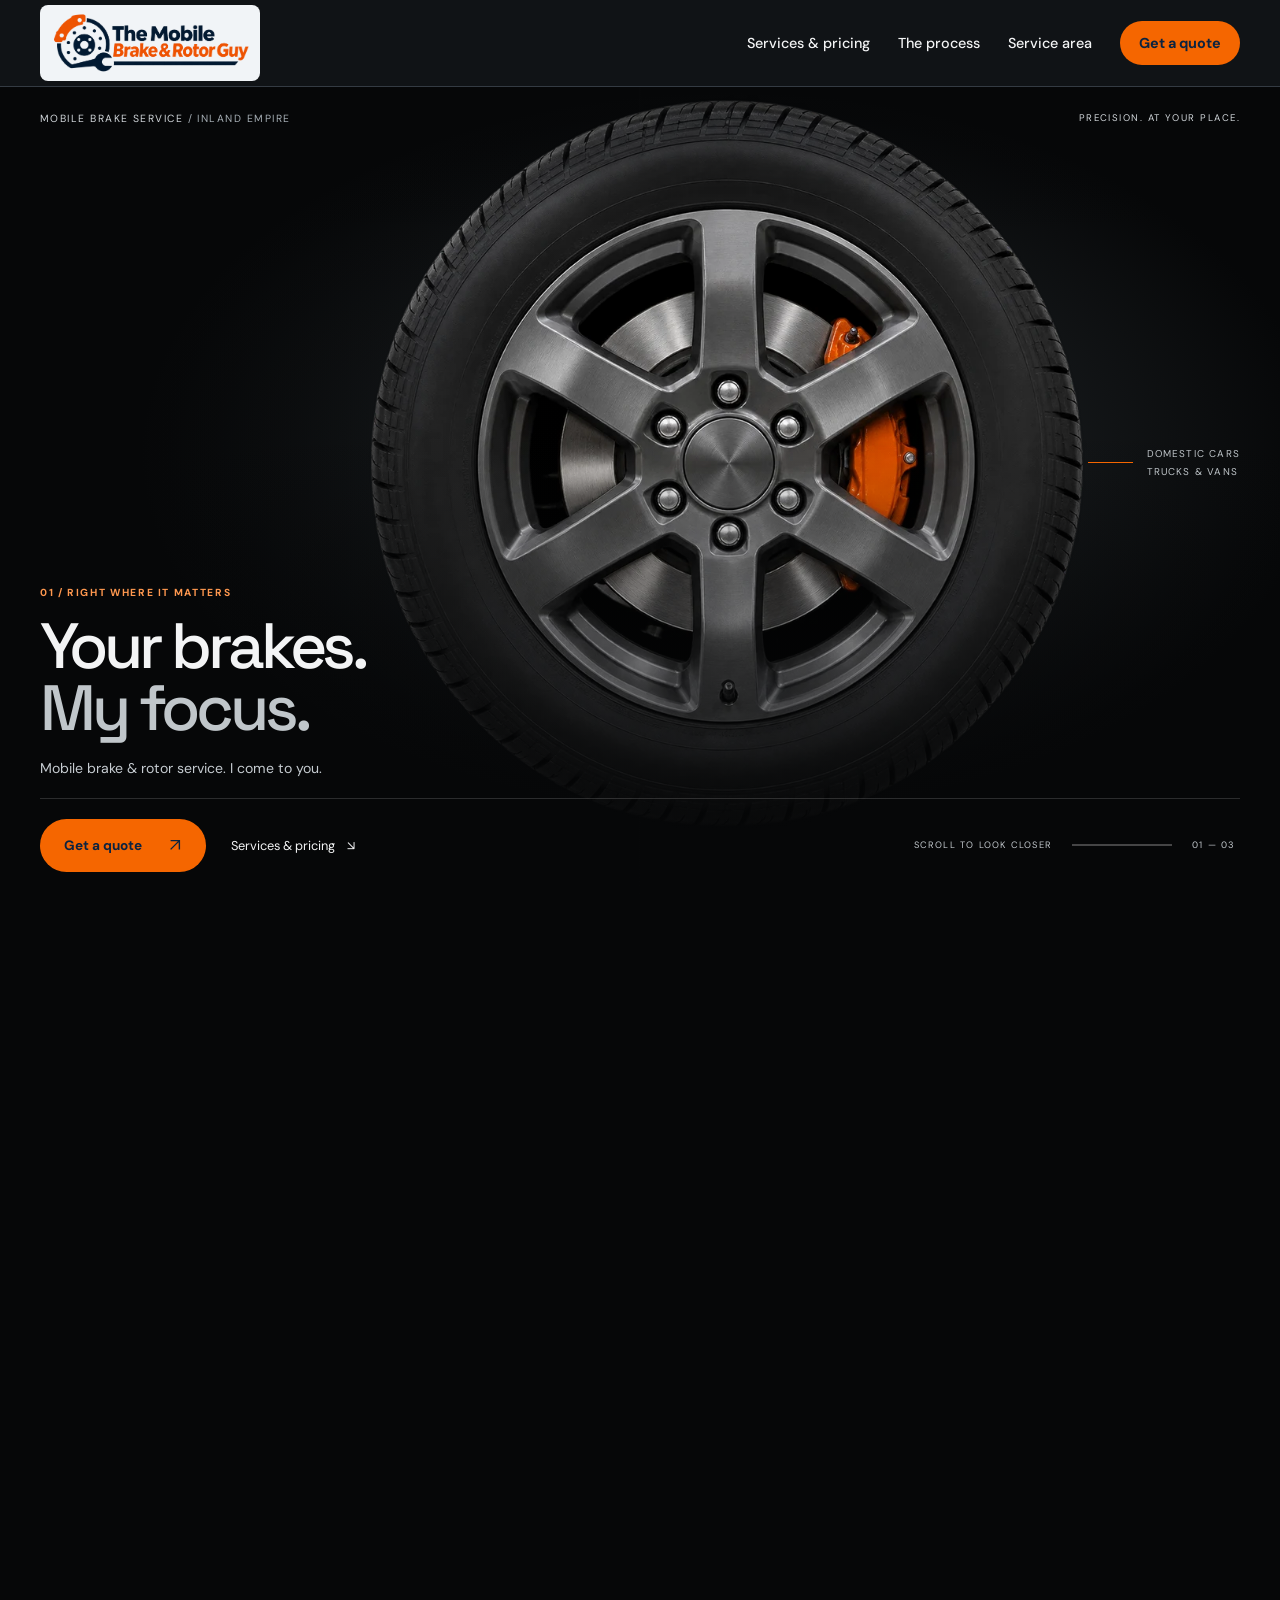
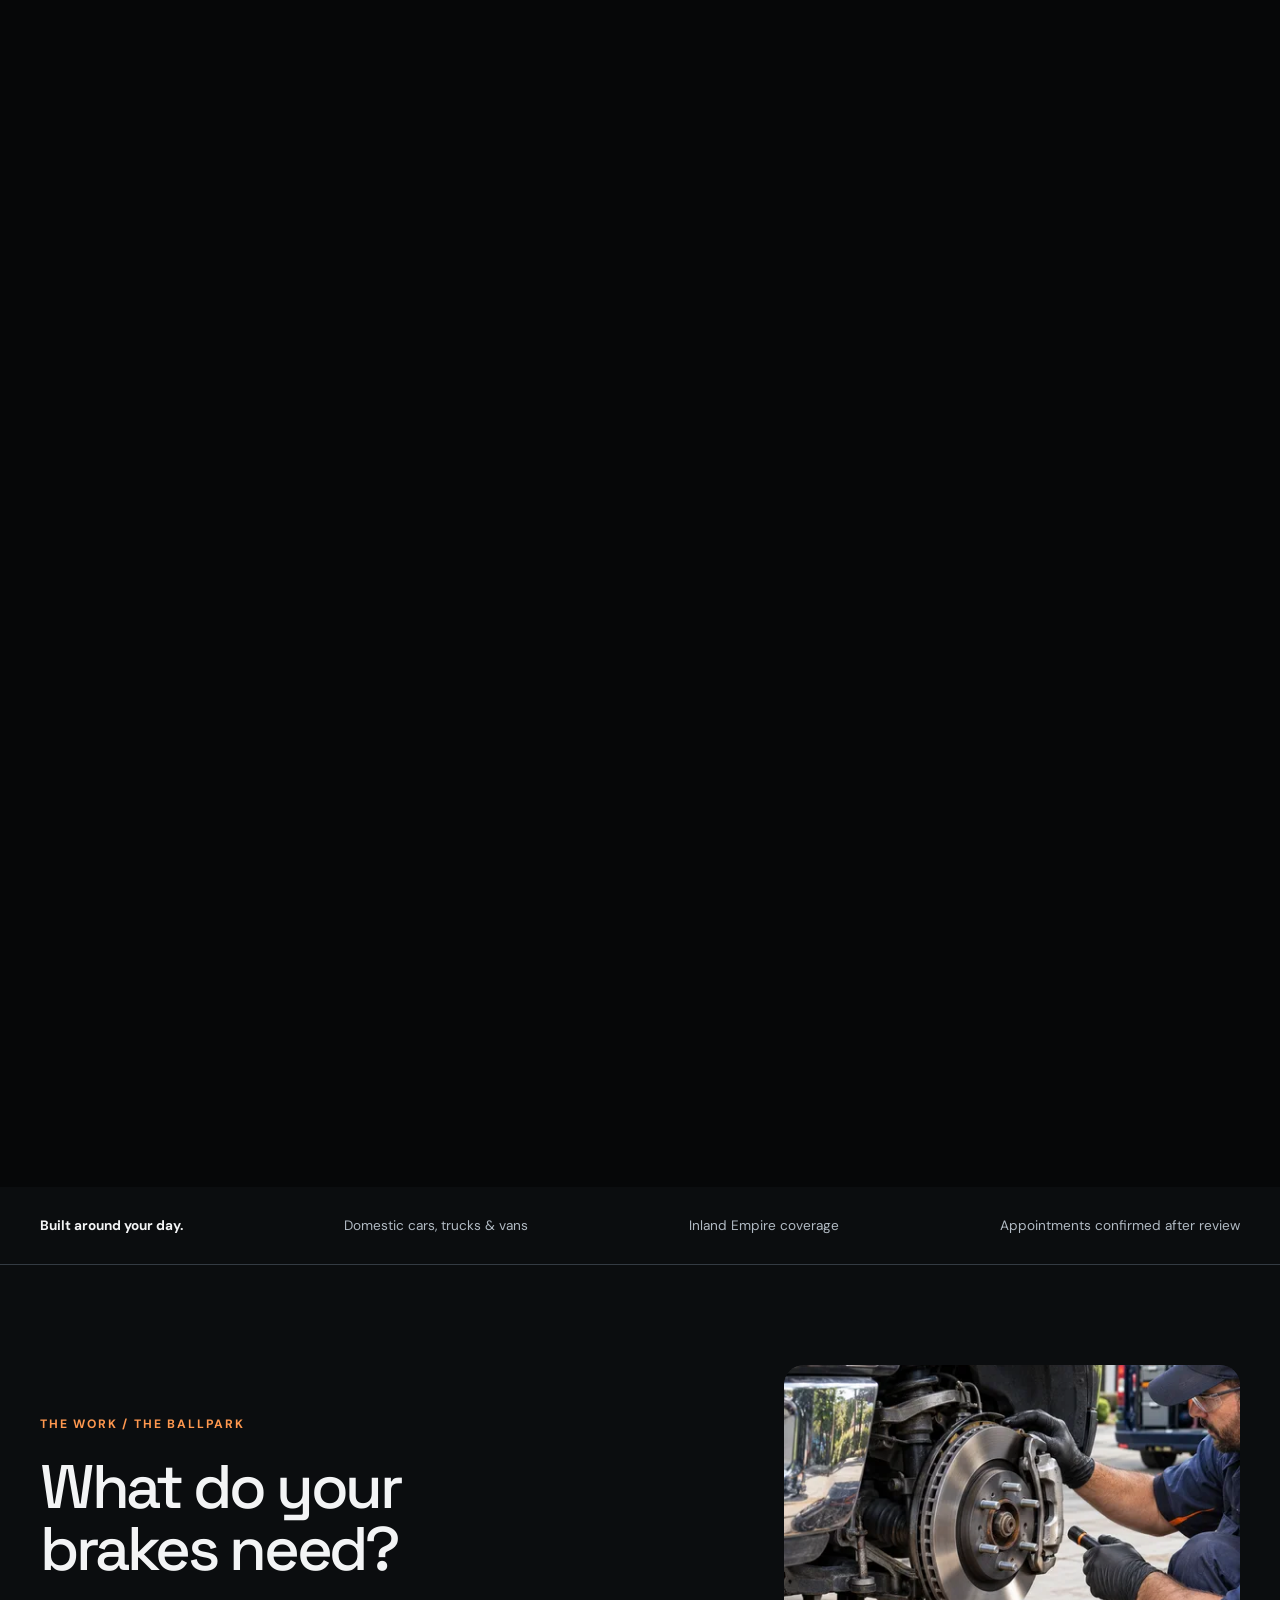
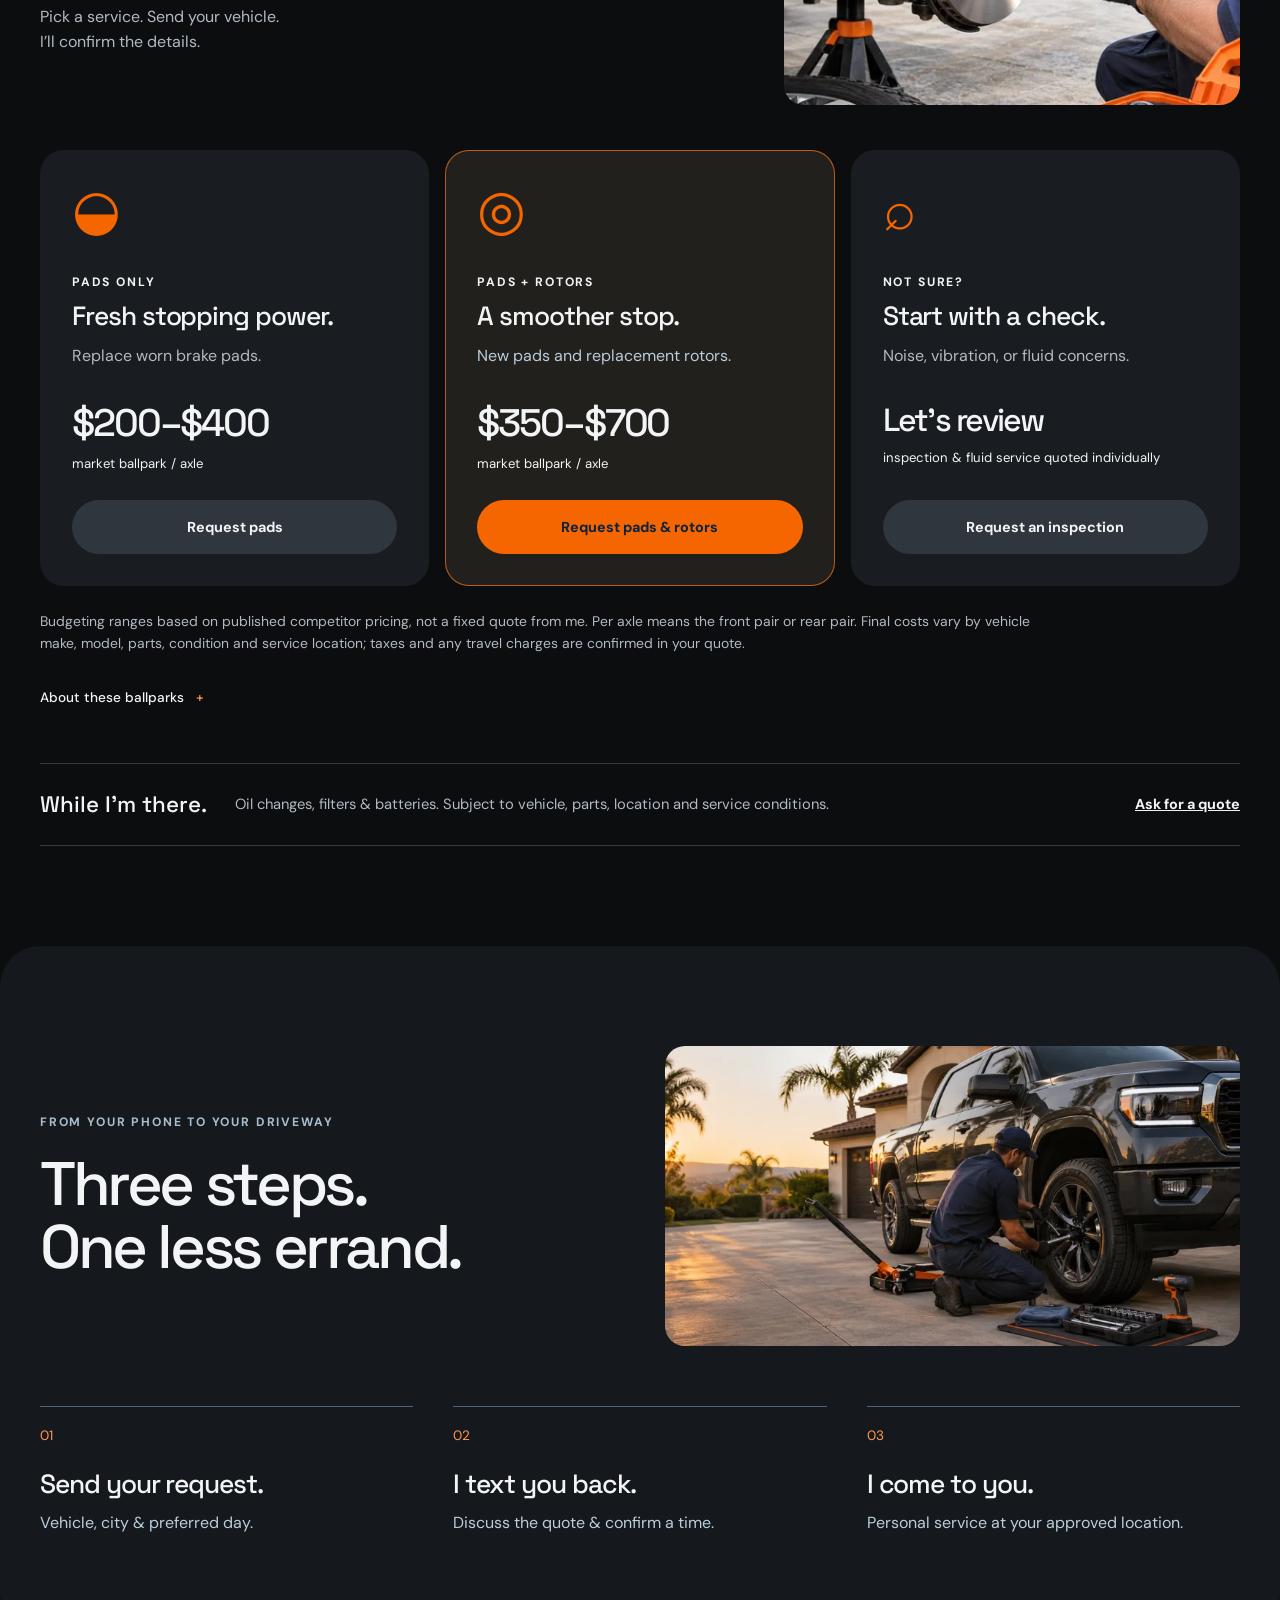
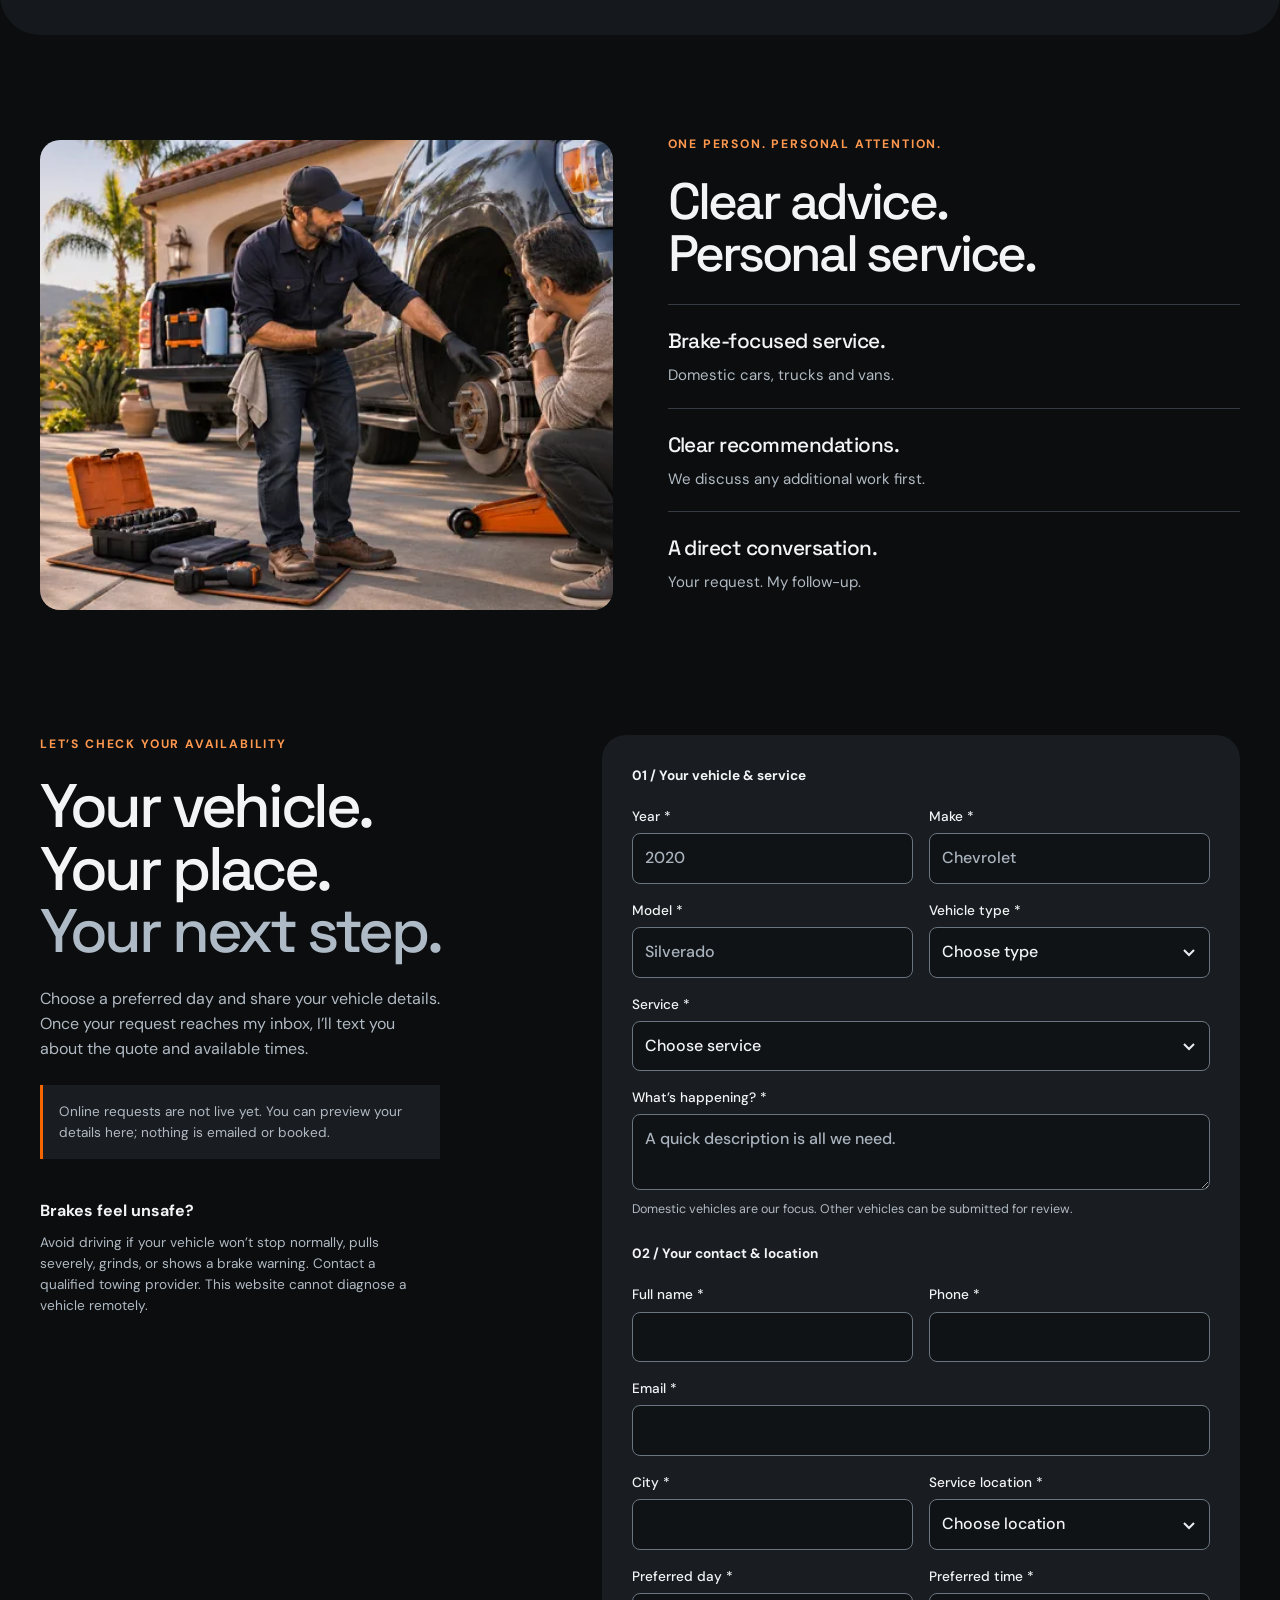
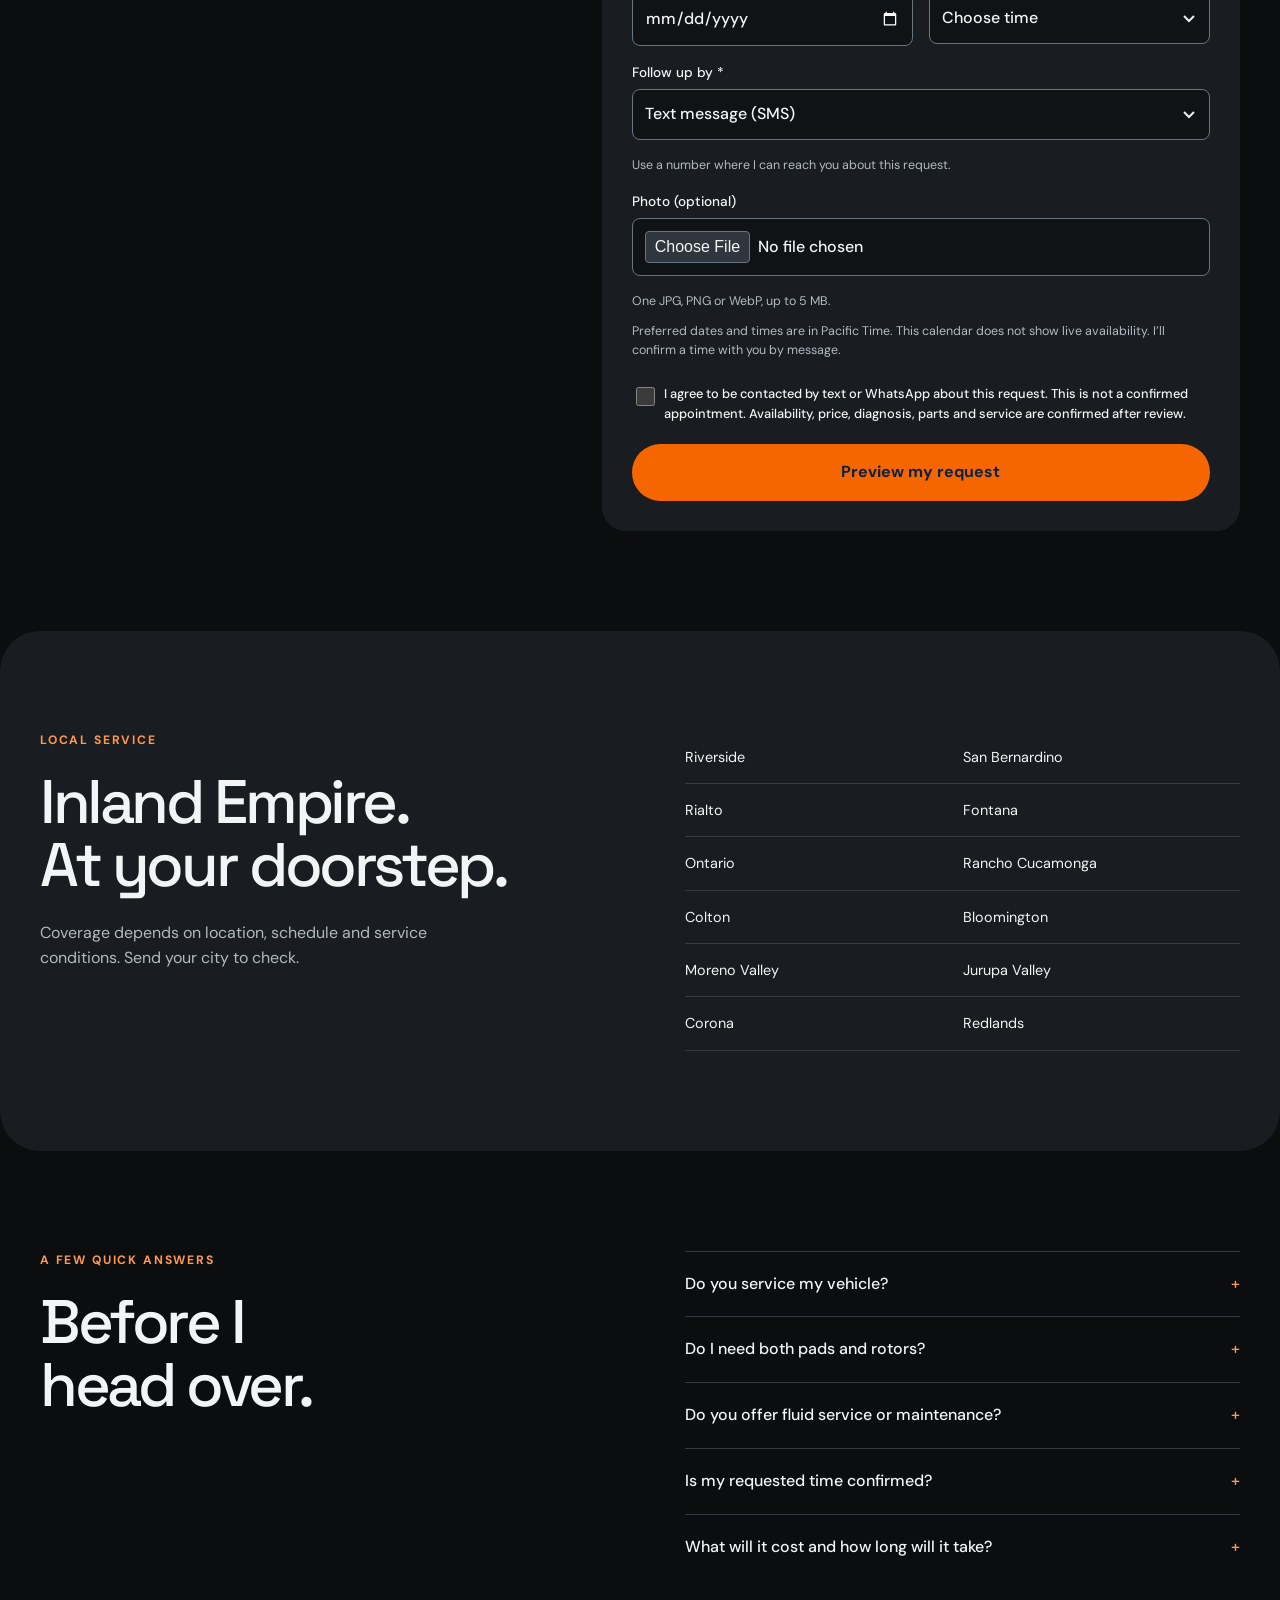
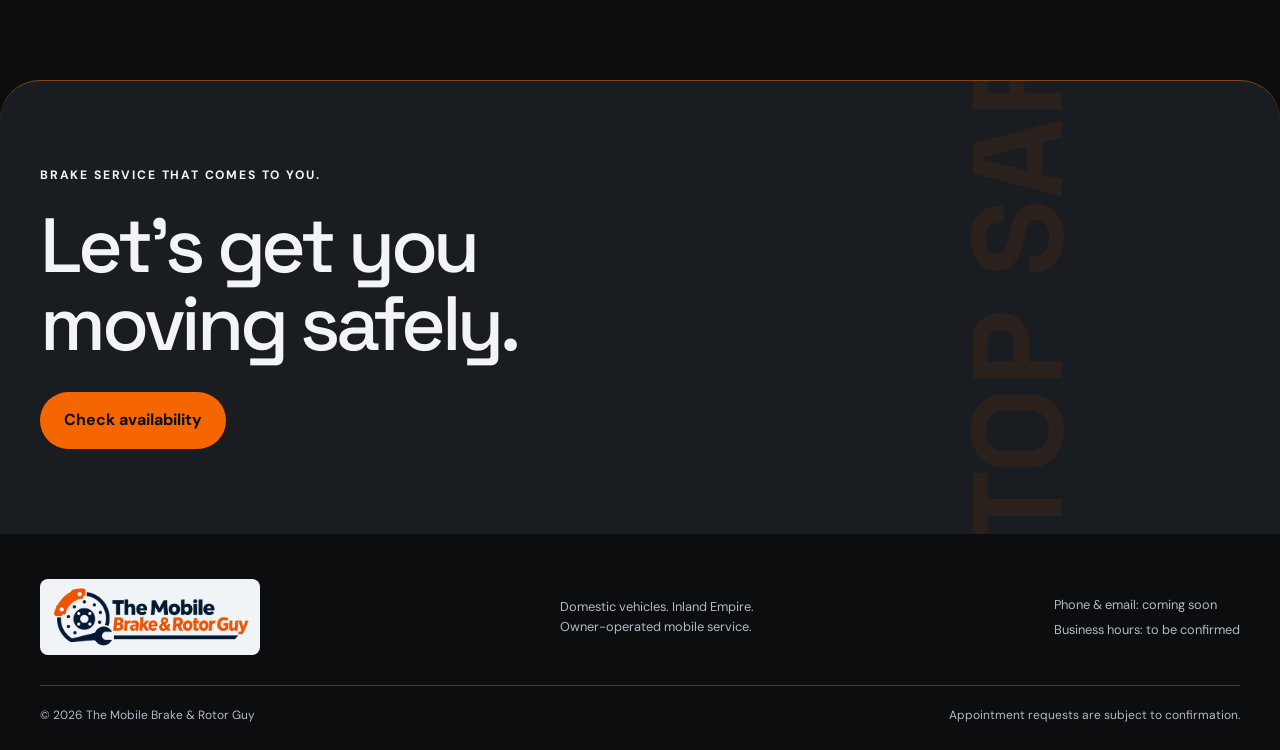
==== commit da767589: "Use consistent vector arrow for the hero quote action" ====
--- a/index.html
+++ b/index.html
@@ -34,7 +34,7 @@
 <div class="story-copy story-copy-wheel"><p class="eyebrow orange">01 / RIGHT WHERE IT MATTERS</p><h1 id="hero-title">Your brakes.<br><span>My focus.</span></h1><p class="story-description">Mobile brake &amp; rotor service. I come to you.</p></div>
 <div class="story-copy story-copy-brake" aria-hidden="true"><p class="eyebrow orange">02 / BEHIND EVERY STOP</p><p class="story-heading">Pads. Rotors.<br><span>Done with care.</span></p><p class="story-description">The right work for your vehicle.</p></div>
 <div class="story-copy story-copy-driveway" aria-hidden="true"><p class="eyebrow orange">03 / YOUR DRIVEWAY. YOUR DAY.</p><p class="story-heading">Good brakes.<br><span>One less errand.</span></p><p class="story-description">Owner-operated. At your home or workplace.</p></div>
-<div class="story-bottom"><a class="button" href="#quote">Get a quote <span aria-hidden="true">↗</span></a><a class="story-skip" href="#services">Services &amp; pricing <span aria-hidden="true">↘</span></a><div class="story-scroll" aria-hidden="true"><span><span class="scroll-desktop">SCROLL TO LOOK CLOSER</span><span class="scroll-touch">SWIPE TO EXPLORE</span></span><span class="story-progress"><span></span></span><span class="story-count">01 — 03</span></div></div>
+<div class="story-bottom"><a class="button" href="#quote">Get a quote <svg width="14" height="14" viewBox="0 0 16 16" fill="none" aria-hidden="true" focusable="false"><path d="M3 13 13 3M3 3h10v10" stroke="currentColor" stroke-width="1.6"/></svg></a><a class="story-skip" href="#services">Services &amp; pricing <span aria-hidden="true">↘</span></a><div class="story-scroll" aria-hidden="true"><span><span class="scroll-desktop">SCROLL TO LOOK CLOSER</span><span class="scroll-touch">SWIPE TO EXPLORE</span></span><span class="story-progress"><span></span></span><span class="story-count">01 — 03</span></div></div>
 </div>
 </section>
 <section class="fit-strip"><div class="container"><strong>Built around your day.</strong><span>Domestic cars, trucks &amp; vans</span><span>Inland Empire coverage</span><span>Appointments confirmed after review</span></div></section>
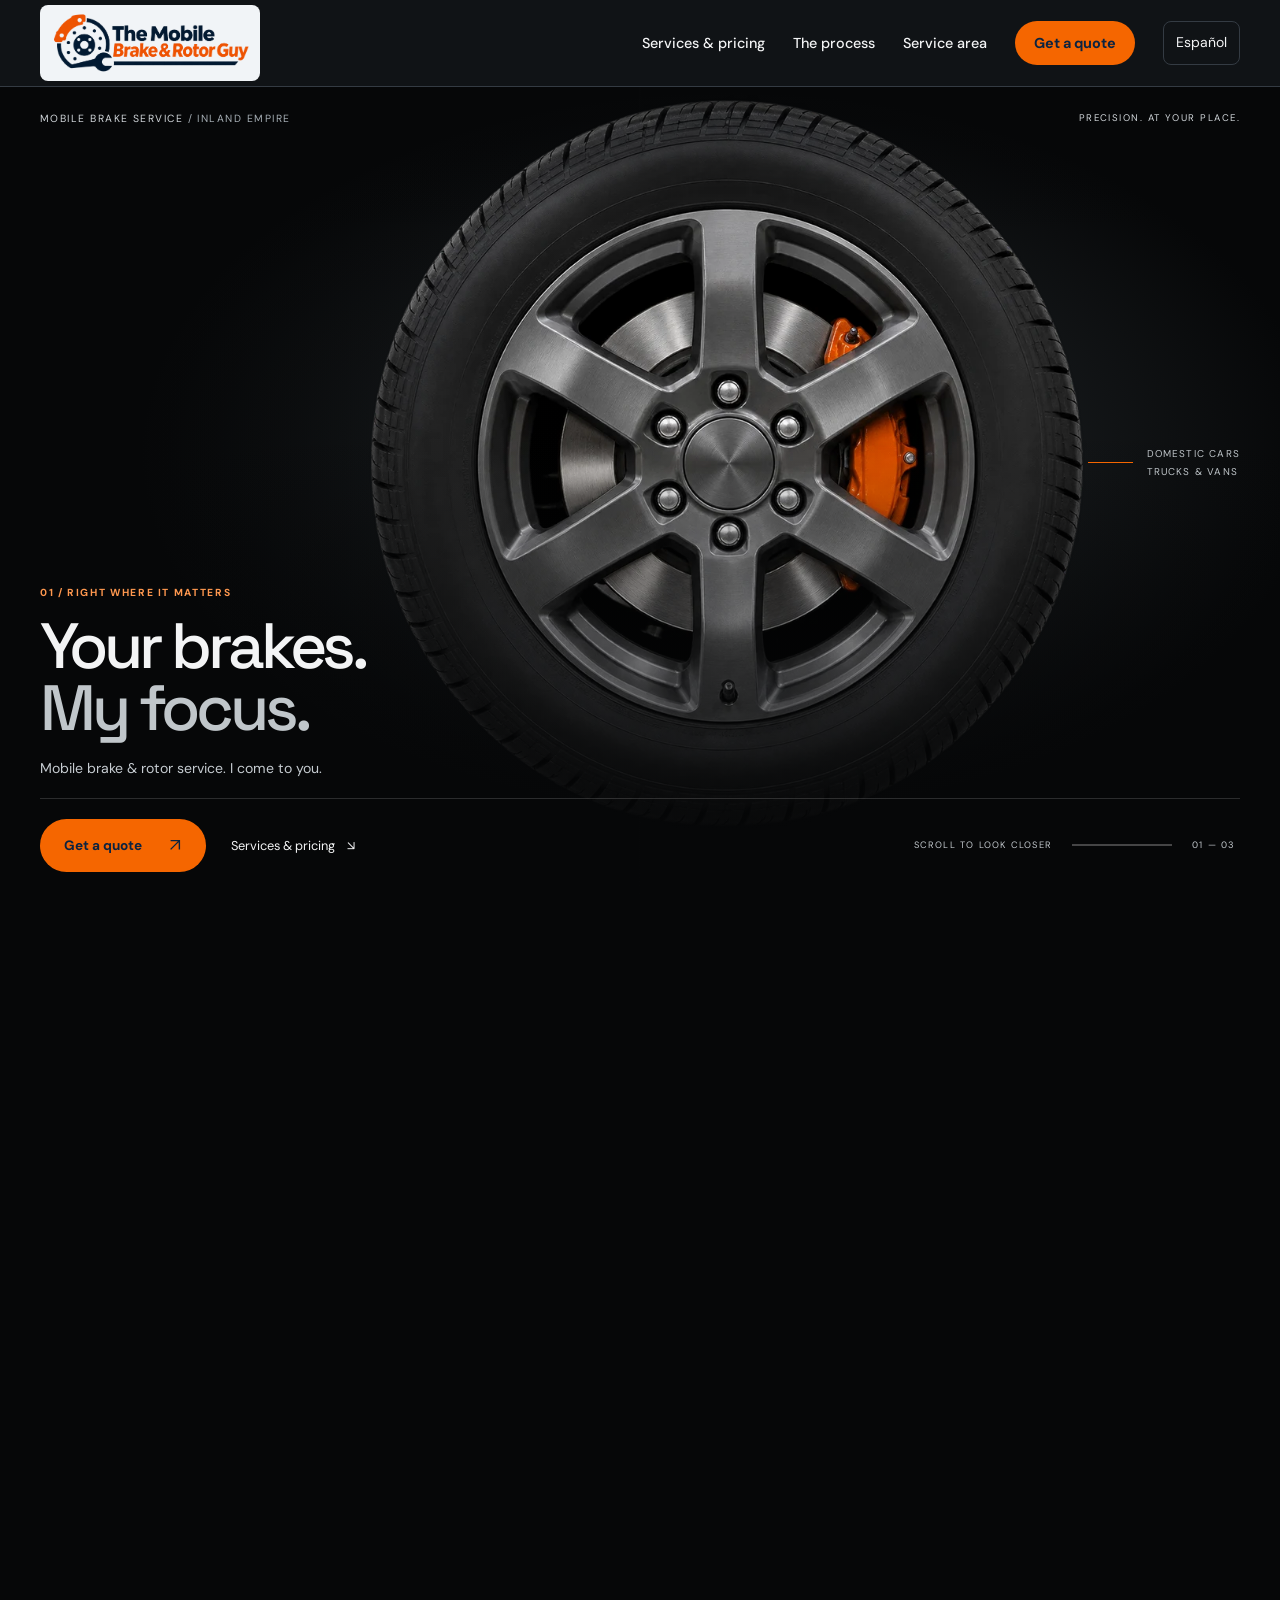
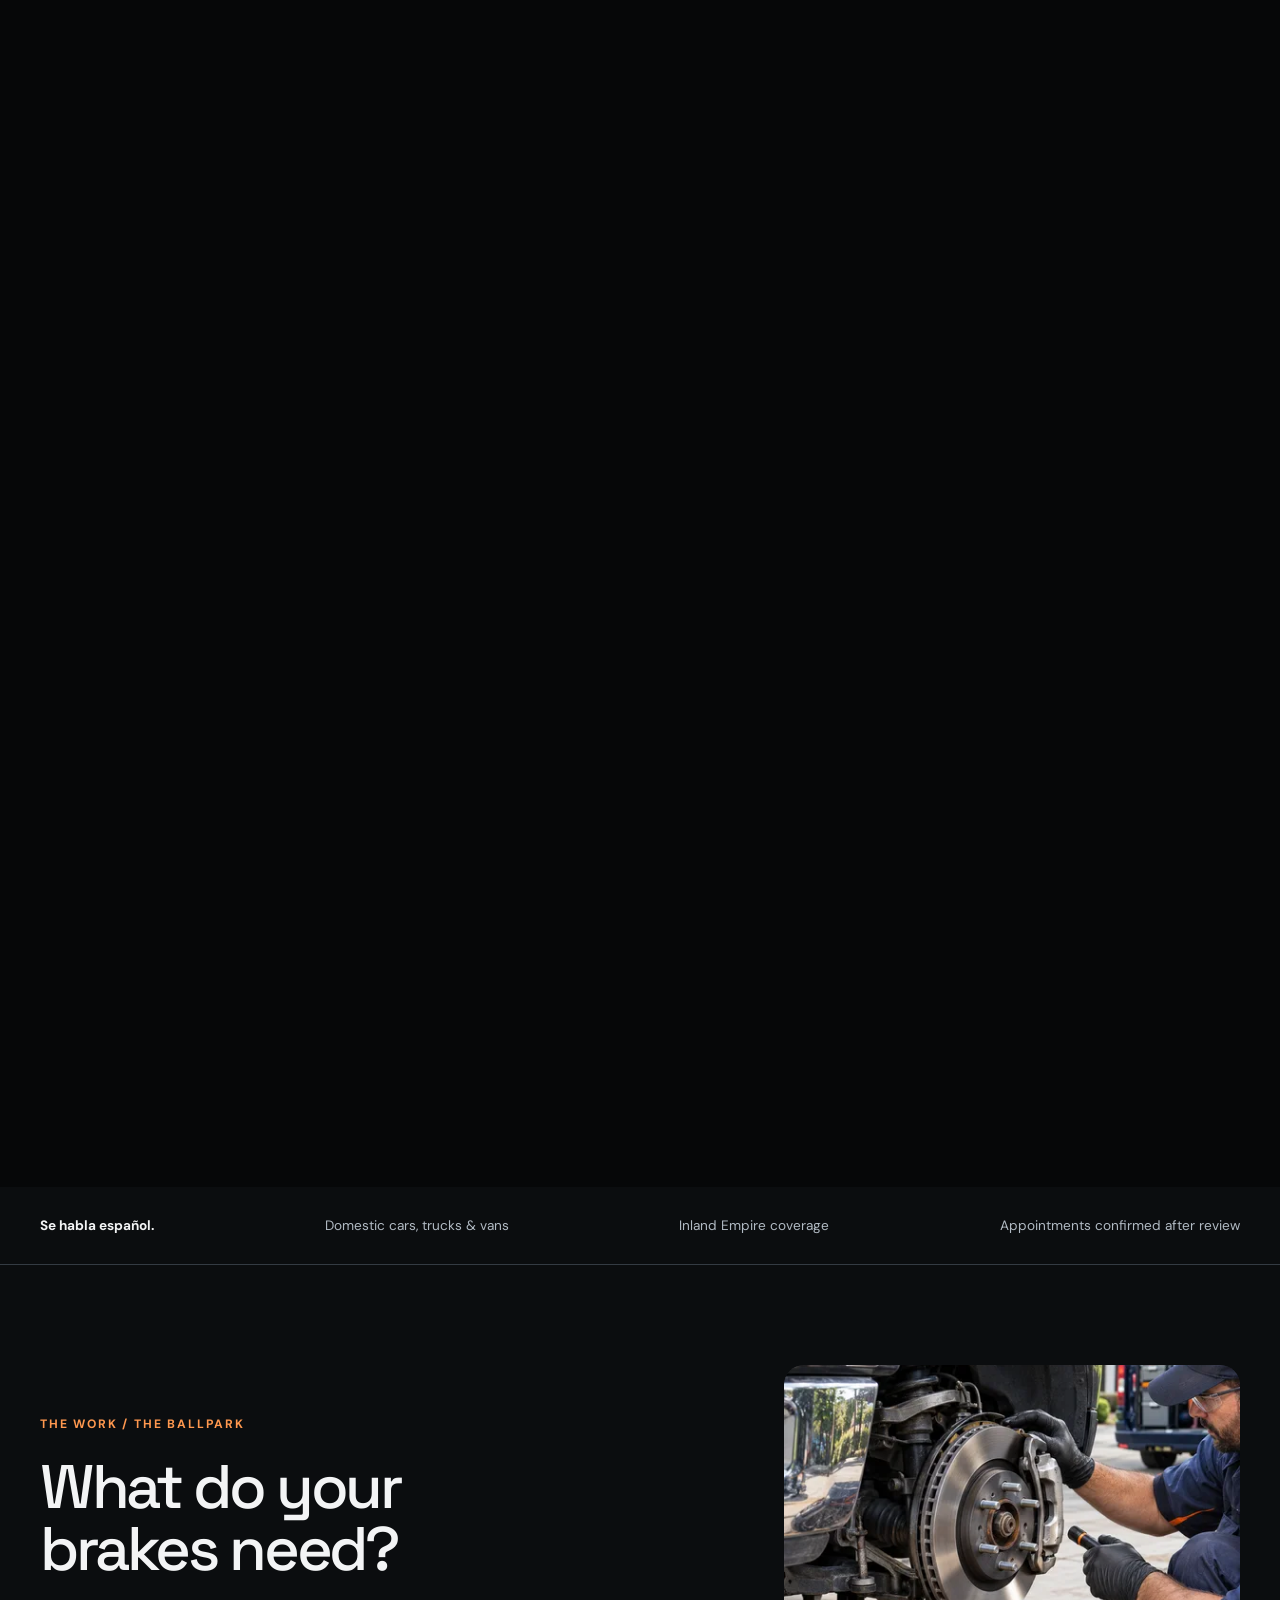
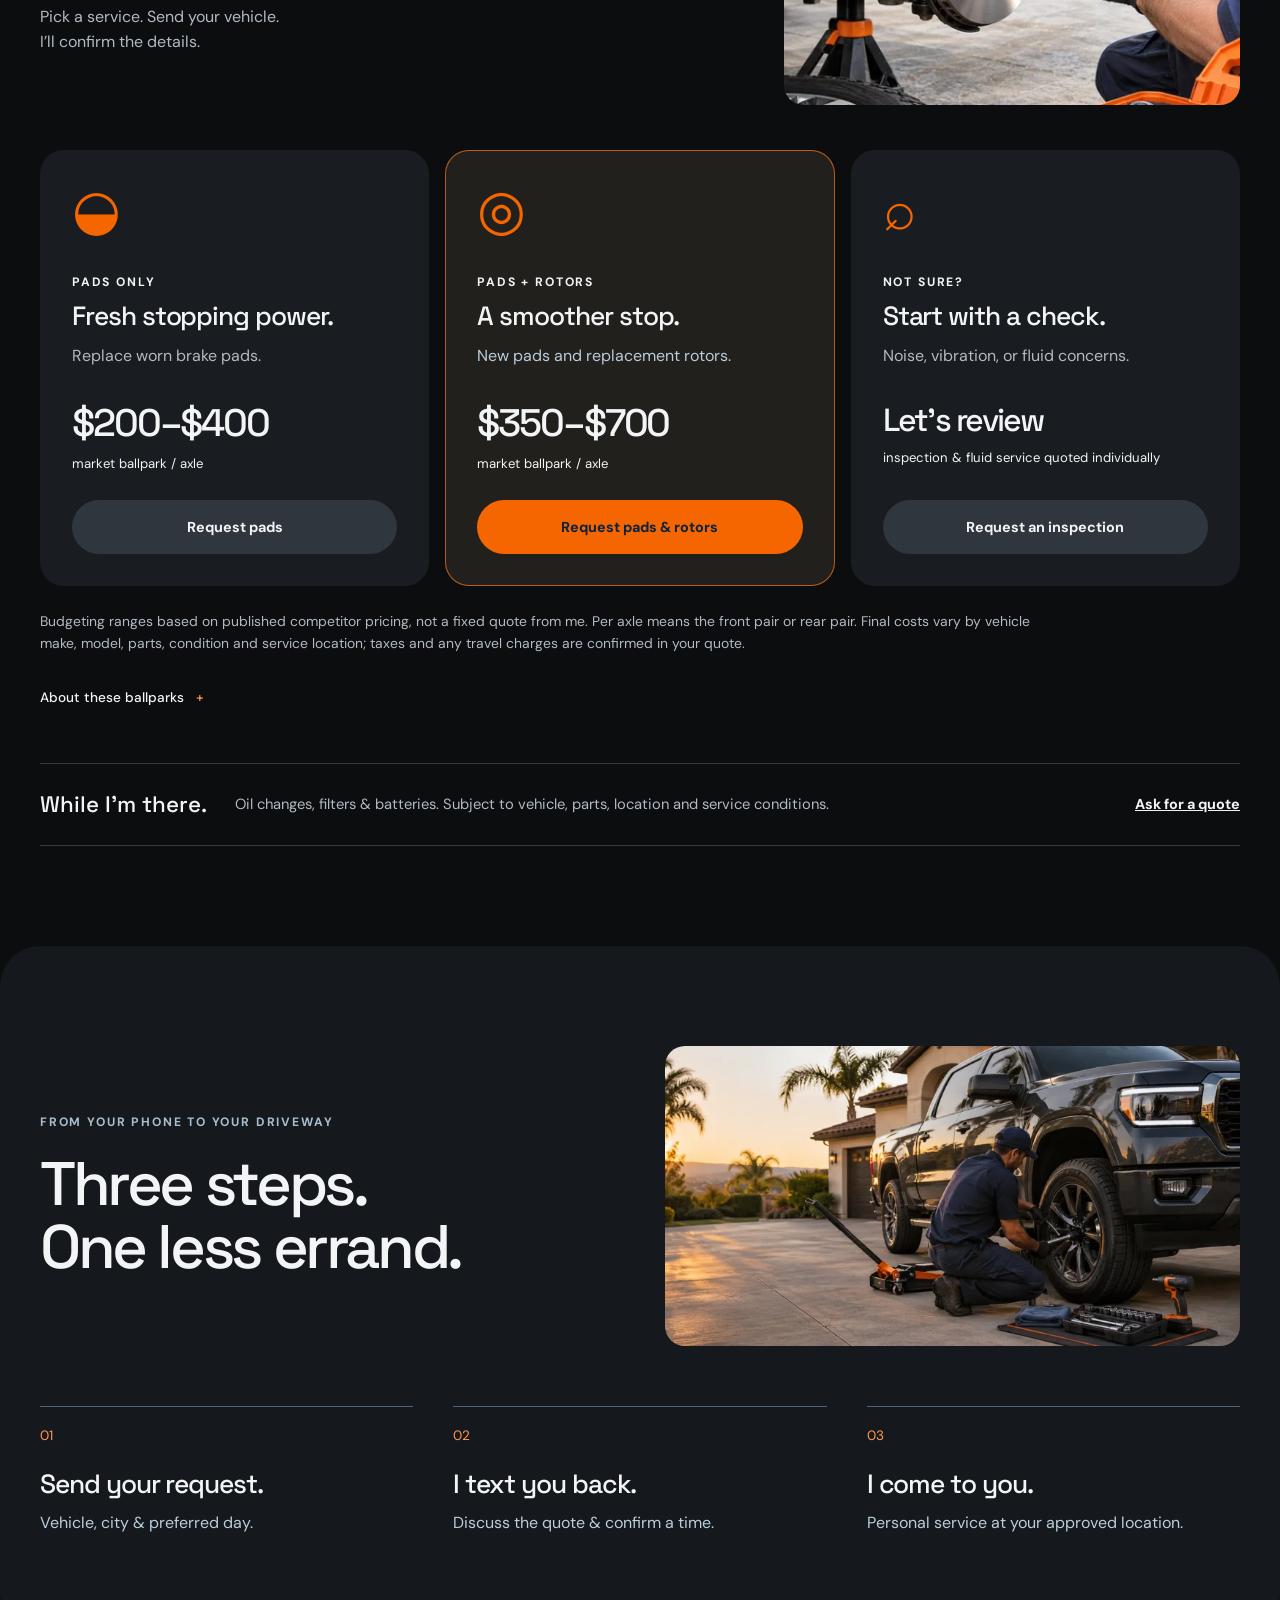
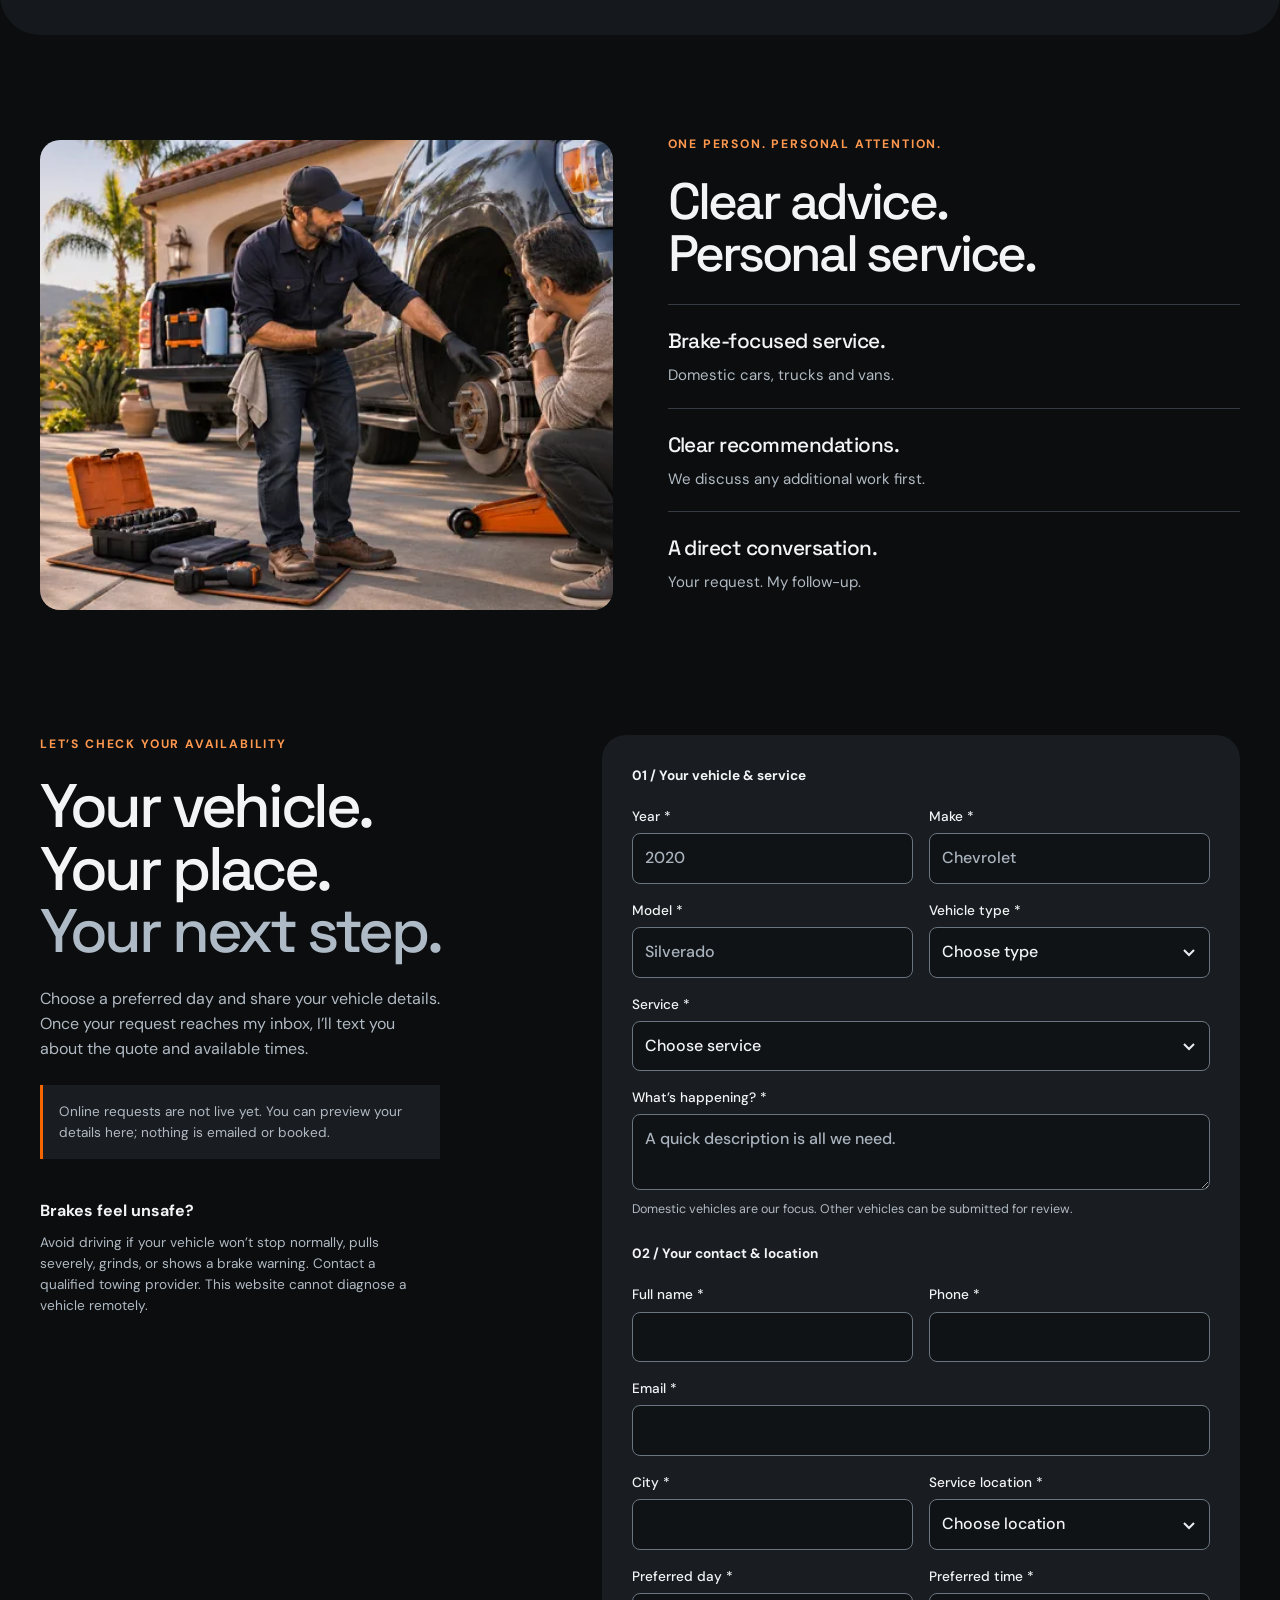
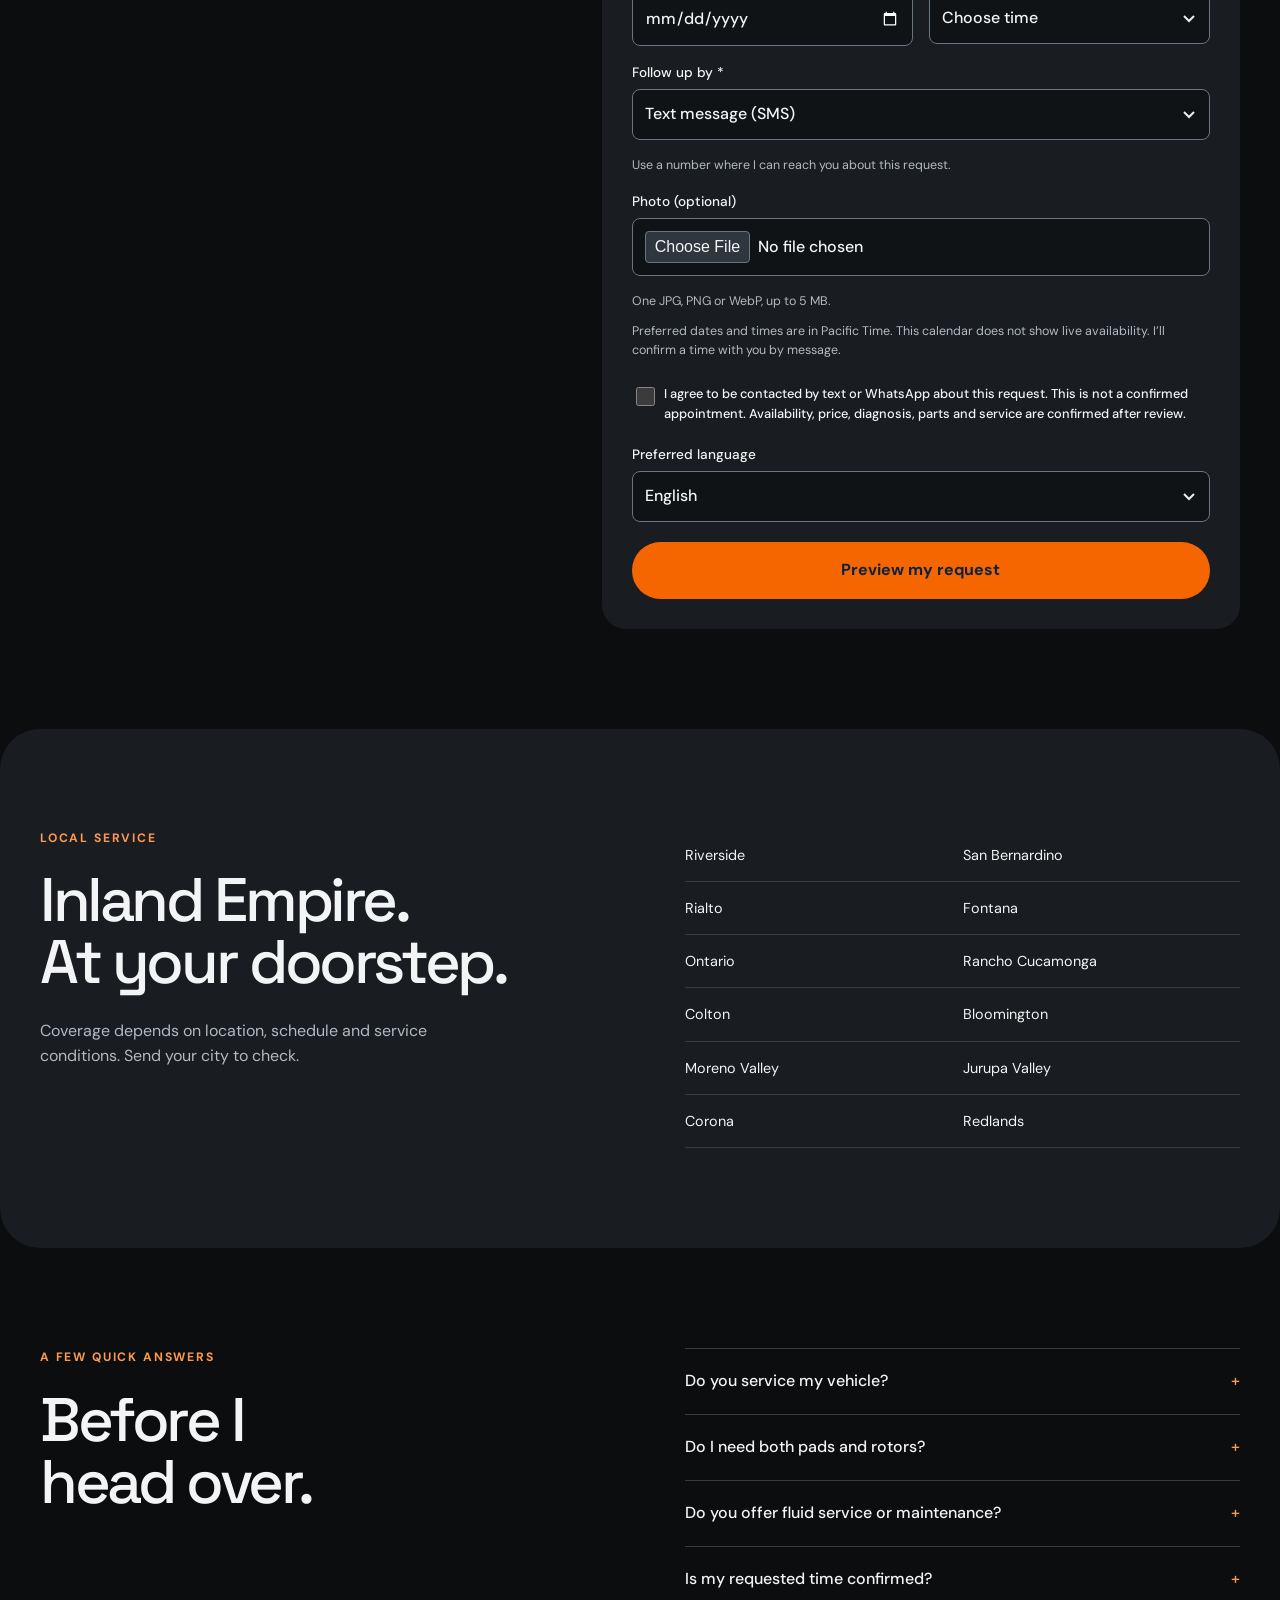
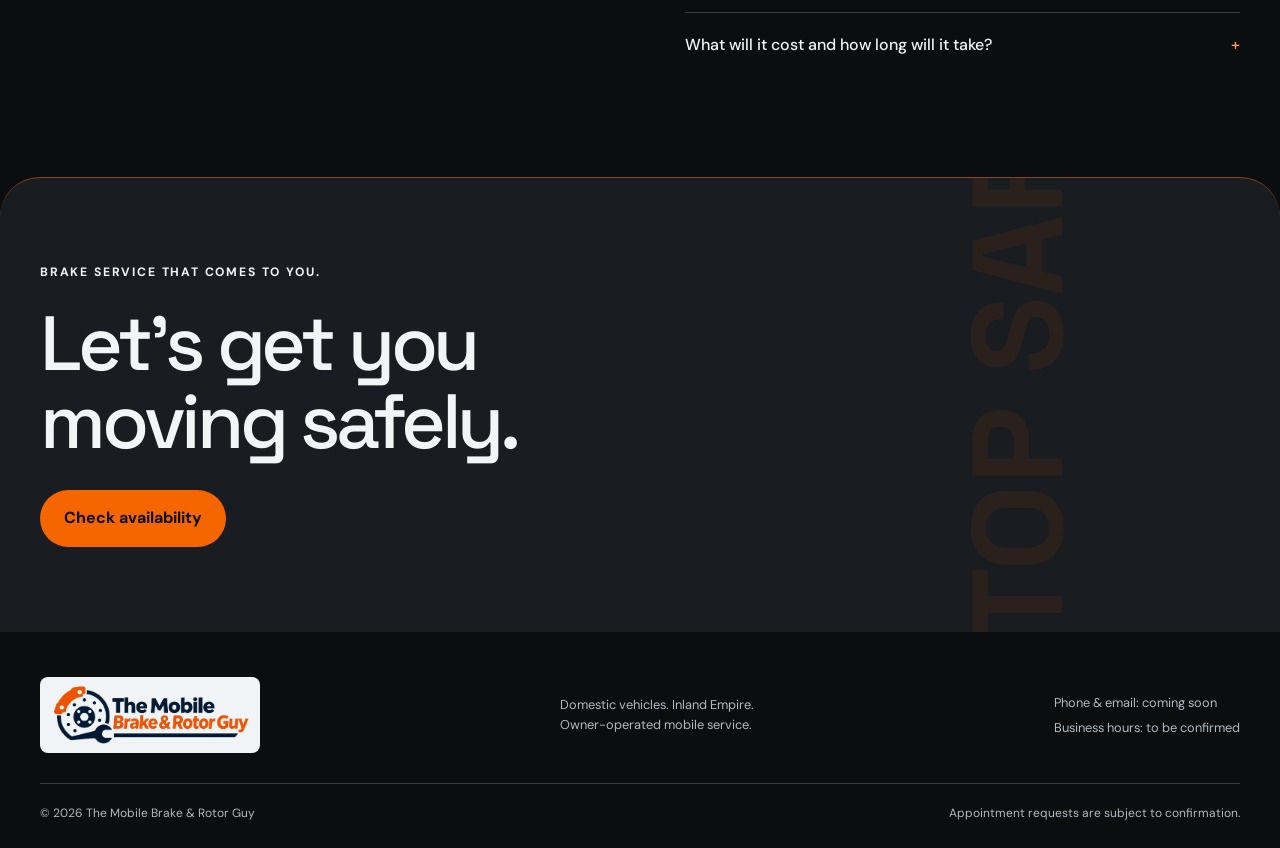
==== commit ca18b94b: "Add Spanish site and bilingual request preferences" ====
--- a/index.html
+++ b/index.html
@@ -6,6 +6,9 @@
 <title>The Mobile Brake &amp; Rotor Guy | Mobile Brake Service in the Inland Empire</title>
 <meta name="description" content="Mobile brake pads, rotors and brake service for domestic cars, trucks and vans in the Inland Empire. See ballpark costs and request an appointment.">
 <link rel="canonical" href="https://themobilebrakerotorguy.com/">
+<link rel="alternate" hreflang="en" href="https://themobilebrakerotorguy.com/">
+<link rel="alternate" hreflang="es" href="https://themobilebrakerotorguy.com/es.html">
+<link rel="alternate" hreflang="x-default" href="https://themobilebrakerotorguy.com/">
 <meta property="og:title" content="Your brakes. My focus."><meta property="og:description" content="Mobile brake service for domestic cars, trucks and vans throughout the Inland Empire.">
 <meta property="og:image" content="https://themobilebrakerotorguy.com/assets/photography/hero-1774.webp"><meta property="og:image:alt" content="A mechanic inspecting a pickup brake rotor in a driveway.">
 <meta property="og:url" content="https://themobilebrakerotorguy.com/"><meta property="og:type" content="website">
@@ -19,7 +22,7 @@
 <header class="site-header" id="top"><div class="container header-inner">
 <a class="brand" href="#top" aria-label="The Mobile Brake and Rotor Guy home"><img src="assets/brand/logo-primary-horizontal.png" width="2150" height="734" alt="The Mobile Brake &amp; Rotor Guy"></a>
 <nav id="main-nav" aria-label="Main navigation"><a href="#services">Services &amp; pricing</a><a href="#how-it-works">The process</a><a href="#service-area">Service area</a></nav>
-<a class="button small" href="#quote">Get a quote</a><button class="menu-toggle" aria-controls="main-nav" aria-expanded="false" aria-label="Open menu">☰</button>
+<a class="button small" href="#quote">Get a quote</a><a class="language-switch" href="es.html" lang="es" hreflang="es" aria-label="Ver el sitio en español">Español</a><button class="menu-toggle" aria-controls="main-nav" aria-expanded="false" aria-label="Open menu">☰</button>
 </div></header>
 <main>
 <section class="wheel-story" aria-labelledby="hero-title">
@@ -37,7 +40,7 @@
 <div class="story-bottom"><a class="button" href="#quote">Get a quote <svg width="14" height="14" viewBox="0 0 16 16" fill="none" aria-hidden="true" focusable="false"><path d="M3 13 13 3M3 3h10v10" stroke="currentColor" stroke-width="1.6"/></svg></a><a class="story-skip" href="#services">Services &amp; pricing <span aria-hidden="true">↘</span></a><div class="story-scroll" aria-hidden="true"><span><span class="scroll-desktop">SCROLL TO LOOK CLOSER</span><span class="scroll-touch">SWIPE TO EXPLORE</span></span><span class="story-progress"><span></span></span><span class="story-count">01 — 03</span></div></div>
 </div>
 </section>
-<section class="fit-strip"><div class="container"><strong>Built around your day.</strong><span>Domestic cars, trucks &amp; vans</span><span>Inland Empire coverage</span><span>Appointments confirmed after review</span></div></section>
+<section class="fit-strip"><div class="container"><strong lang="es">Se habla español.</strong><span>Domestic cars, trucks &amp; vans</span><span>Inland Empire coverage</span><span>Appointments confirmed after review</span></div></section>
 <section class="section services" id="services"><div class="container">
 <div class="section-heading service-intro"><div><p class="eyebrow orange">THE WORK / THE BALLPARK</p><h2>What do your<br>brakes need?</h2><p>Pick a service. Send your vehicle.<br>I’ll confirm the details.</p></div><picture class="editorial-photo rotor-photo"><source type="image/webp" srcset="assets/photography/brake-rotor-closeup-480.webp 480w, assets/photography/brake-rotor-closeup-800.webp 800w, assets/photography/brake-rotor-closeup-1200.webp 1122w" sizes="(max-width: 700px) calc(100vw - 32px), 420px"><img src="assets/photography/brake-rotor-closeup.png" width="1122" height="1402" loading="lazy" decoding="async" alt="Close-up of a truck brake rotor and caliper being inspected, with a support stand visible."></picture></div>
 <div class="price-grid">
@@ -57,6 +60,7 @@
 <fieldset><legend>02 / Your contact &amp; location</legend><div class="form-grid"><label>Full name *<input name="name" required maxlength="100" autocomplete="name"></label><label>Phone *<input name="phone" type="tel" required maxlength="30" autocomplete="tel"></label><label class="full">Email *<input name="email" type="email" required maxlength="254" autocomplete="email"></label><label>City *<input name="city" required maxlength="100" autocomplete="address-level2"></label><label>Service location *<select name="location" required><option value="">Choose location</option><option>Home</option><option>Workplace</option><option>Other — review needed</option></select></label><label>Preferred day *<input name="date" type="date" required></label><label>Preferred time *<select name="time" required><option value="">Choose time</option><option>Morning</option><option>Afternoon</option><option>Flexible</option></select></label><label class="full">Follow up by *<select name="contactMethod" required><option value="SMS">Text message (SMS)</option><option value="WhatsApp">WhatsApp</option></select><span class="field-note">Use a number where I can reach you about this request.</span></label><label class="full">Photo (optional)<input name="photo" type="file" accept="image/jpeg,image/png,image/webp"><span class="field-note">One JPG, PNG or WebP, up to 5 MB.</span></label></div><p class="field-note">Preferred dates and times are in Pacific Time. This calendar does not show live availability. I’ll confirm a time with you by message.</p></fieldset>
 <label class="form-trap" aria-hidden="true">Website<input name="website" tabindex="-1" autocomplete="off"></label>
 <label class="consent"><input name="consent" type="checkbox" required><span>I agree to be contacted by text or WhatsApp about this request. This is not a confirmed appointment. Availability, price, diagnosis, parts and service are confirmed after review.</span></label>
+<label class="language-preference">Preferred language<select name="language"><option value="en">English</option><option value="es">Español</option></select></label>
 <button class="button" type="submit">Preview my request</button><p class="form-status" role="status" aria-live="polite"></p>
 </form></div></section>
 <section class="section area" id="service-area"><div class="container area-layout"><div><p class="eyebrow orange">LOCAL SERVICE</p><h2>Inland Empire.<br>At your doorstep.</h2><p>Coverage depends on location, schedule and service conditions. Send your city to check.</p></div><div class="cities"><span>Riverside</span><span>San Bernardino</span><span>Rialto</span><span>Fontana</span><span>Ontario</span><span>Rancho Cucamonga</span><span>Colton</span><span>Bloomington</span><span>Moreno Valley</span><span>Jurupa Valley</span><span>Corona</span><span>Redlands</span></div></div></section>
--- a/styles.css
+++ b/styles.css
@@ -34,6 +34,11 @@
 nav{margin-left:auto;display:flex;gap:28px}
 nav a{font-size:.9rem;text-decoration:none;font-weight:500}
 .menu-toggle{display:none}
+.language-switch{display:inline-flex;align-items:center;justify-content:center;min-height:44px;padding:8px 12px;border:1px solid var(--line);border-radius:8px;font-size:.875rem;text-decoration:none;white-space:nowrap}
+.language-switch:hover{border-color:var(--orange);color:#ff984f}
+.language-preference{margin-bottom:20px}
+@media(max-width:1100px){.header-inner>.button{display:none}}
+@media(max-width:700px){.language-switch{margin-left:auto}.header-inner{gap:10px}}
 .fit-strip{padding:28px 0;border-bottom:1px solid var(--line)}
 .fit-strip .container{display:flex;justify-content:space-between;gap:20px;font-size:.85rem}
 .fit-strip span{color:var(--muted)}
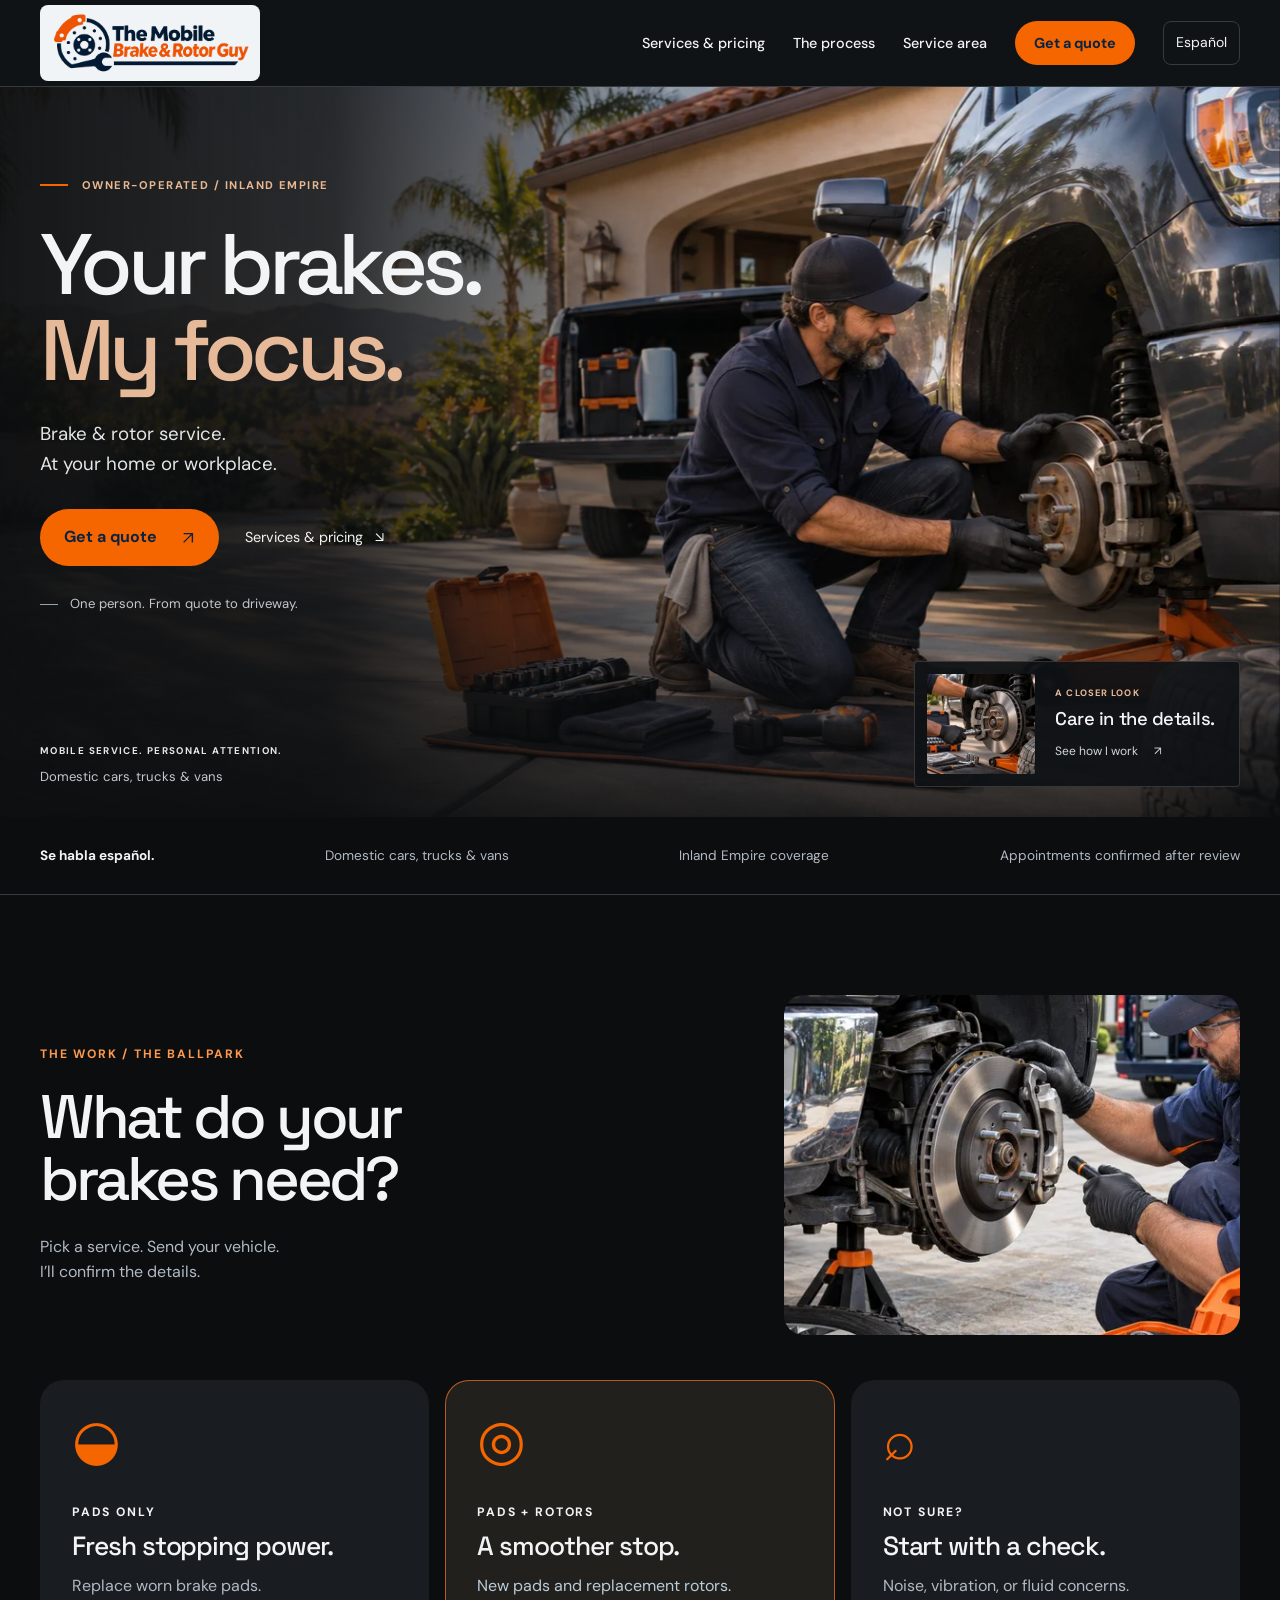
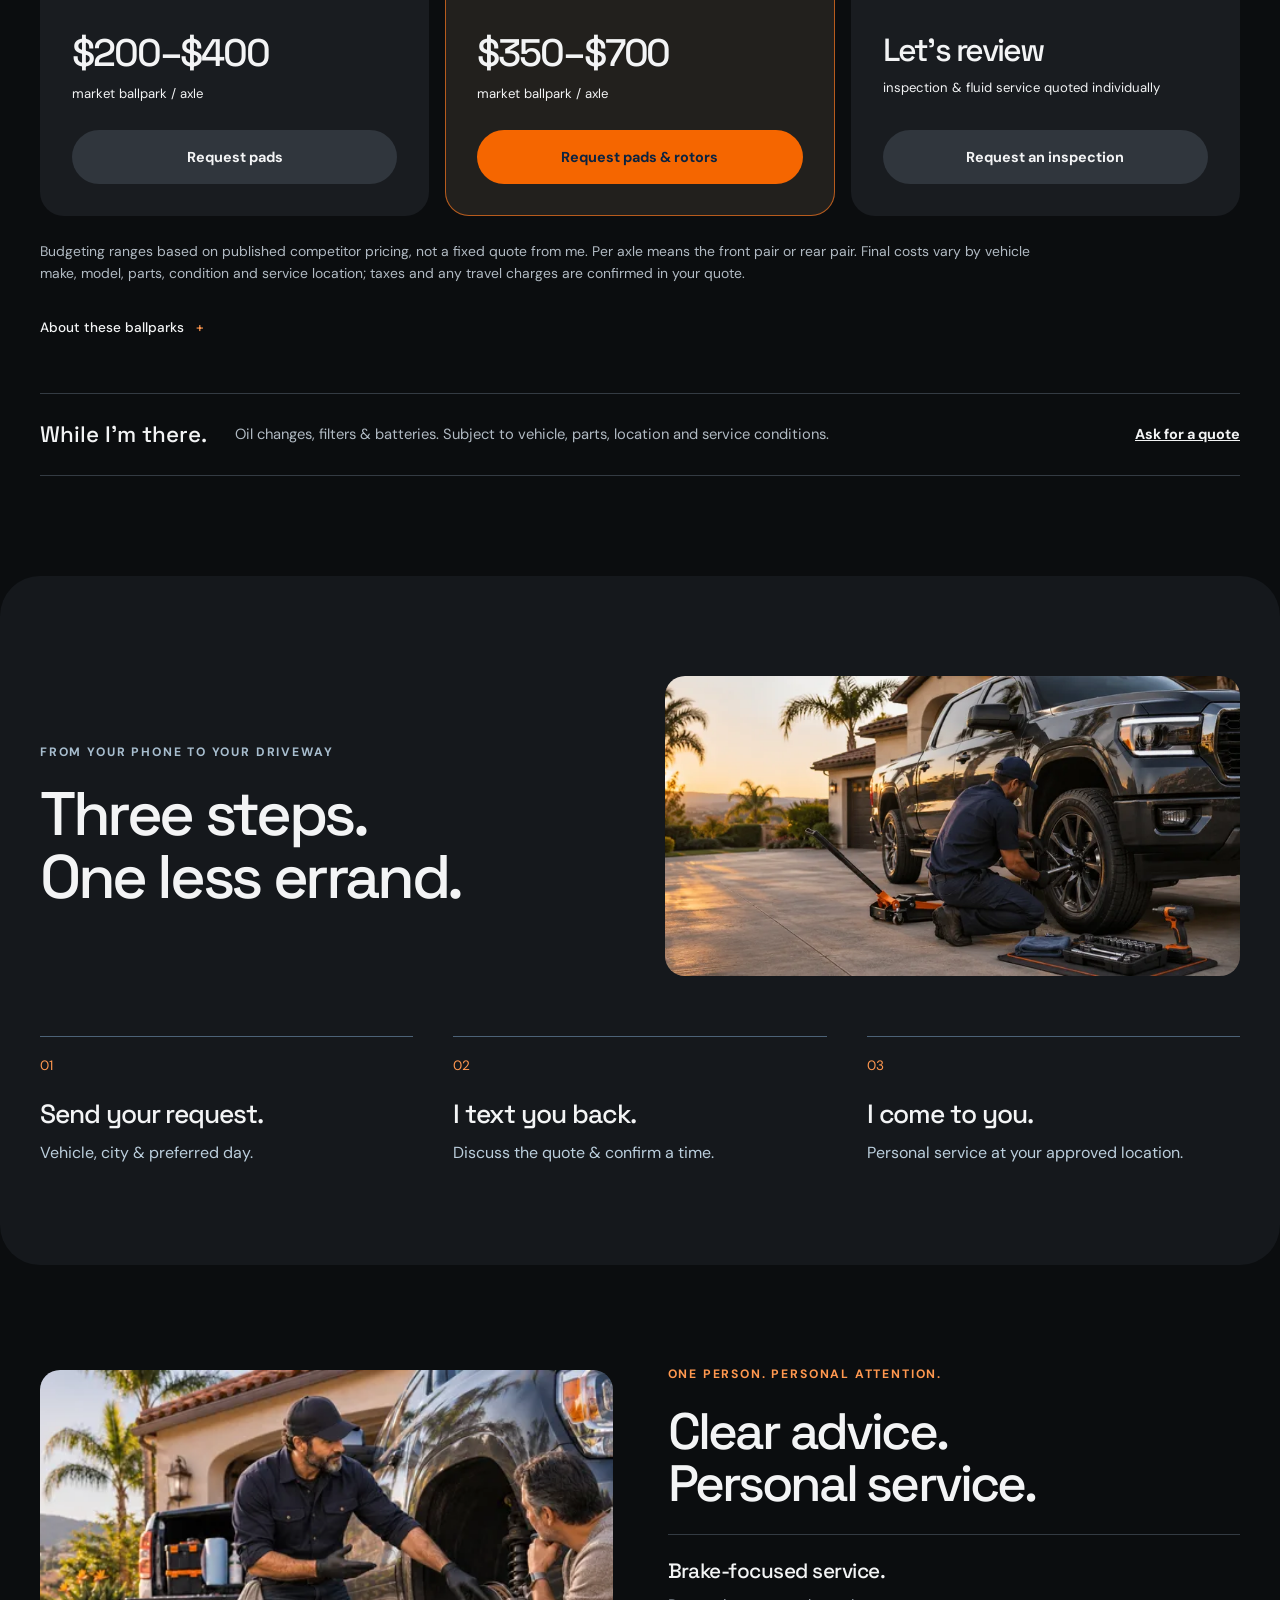
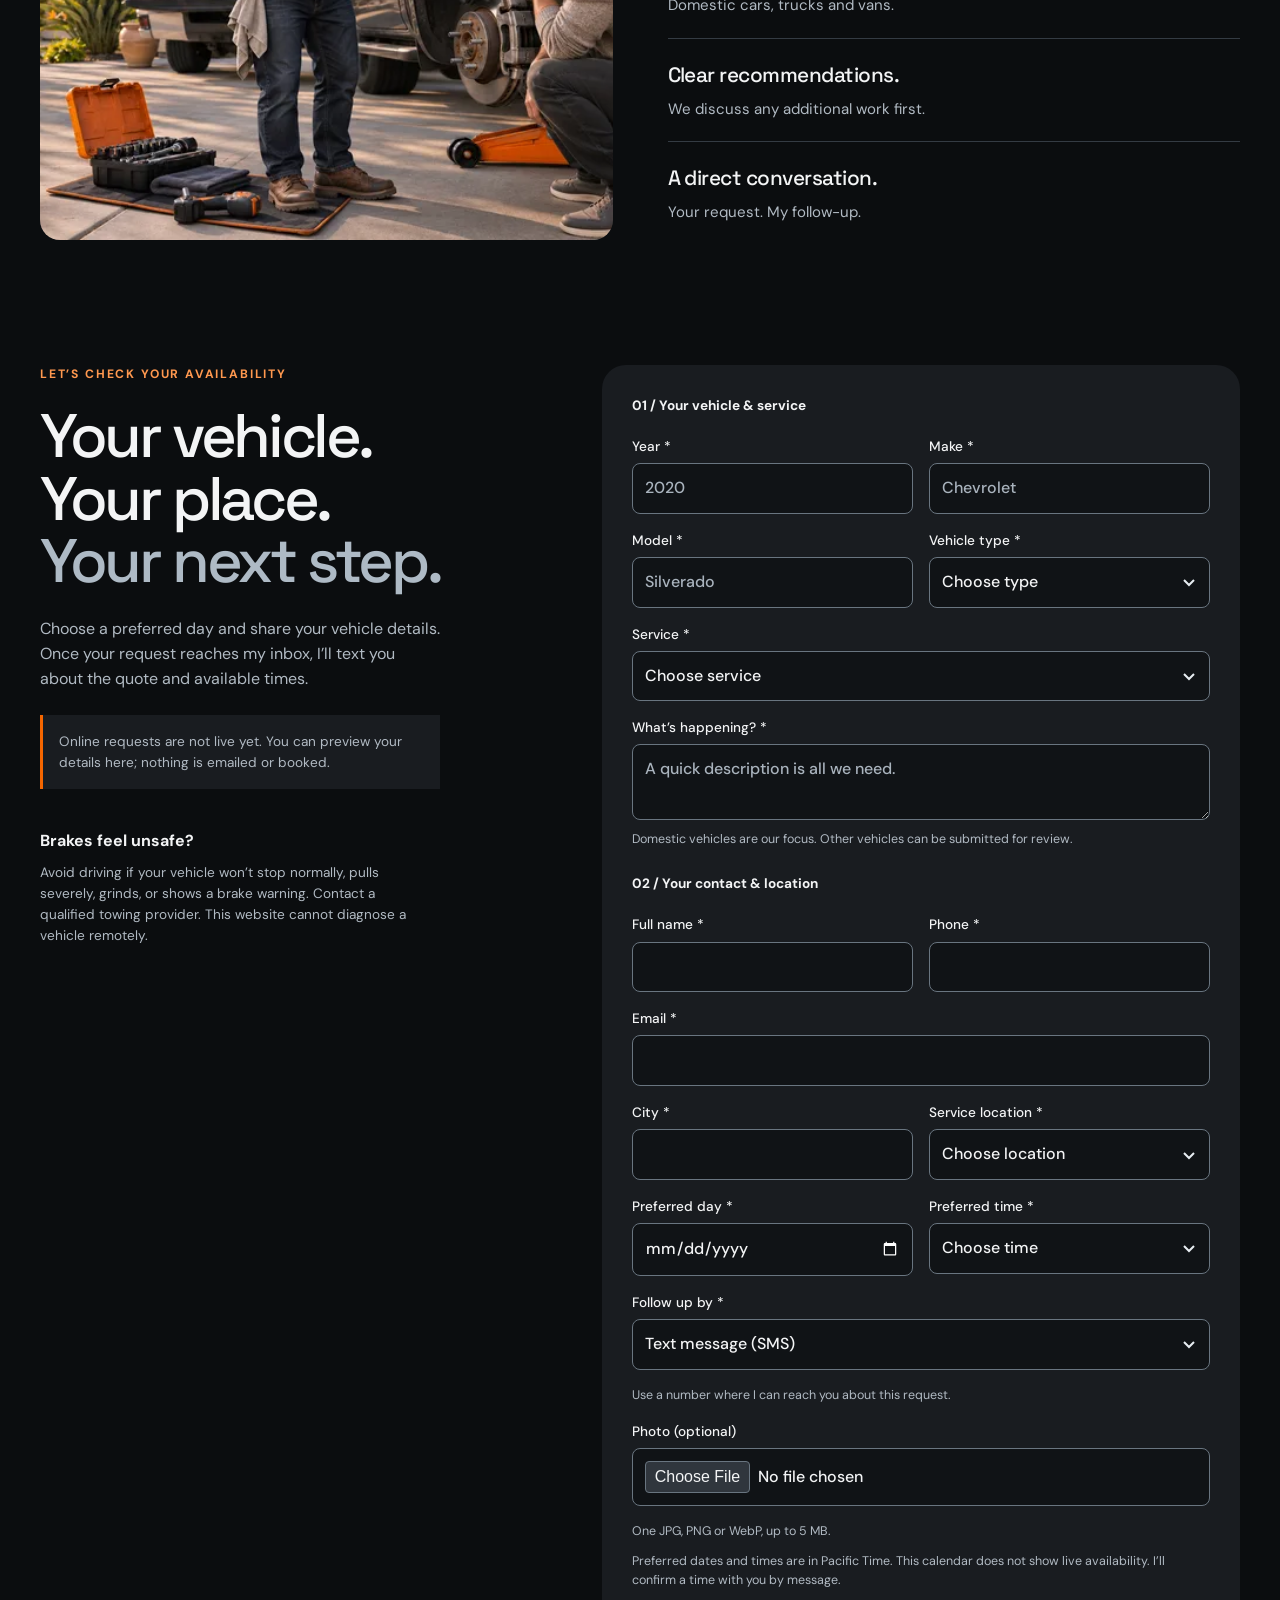
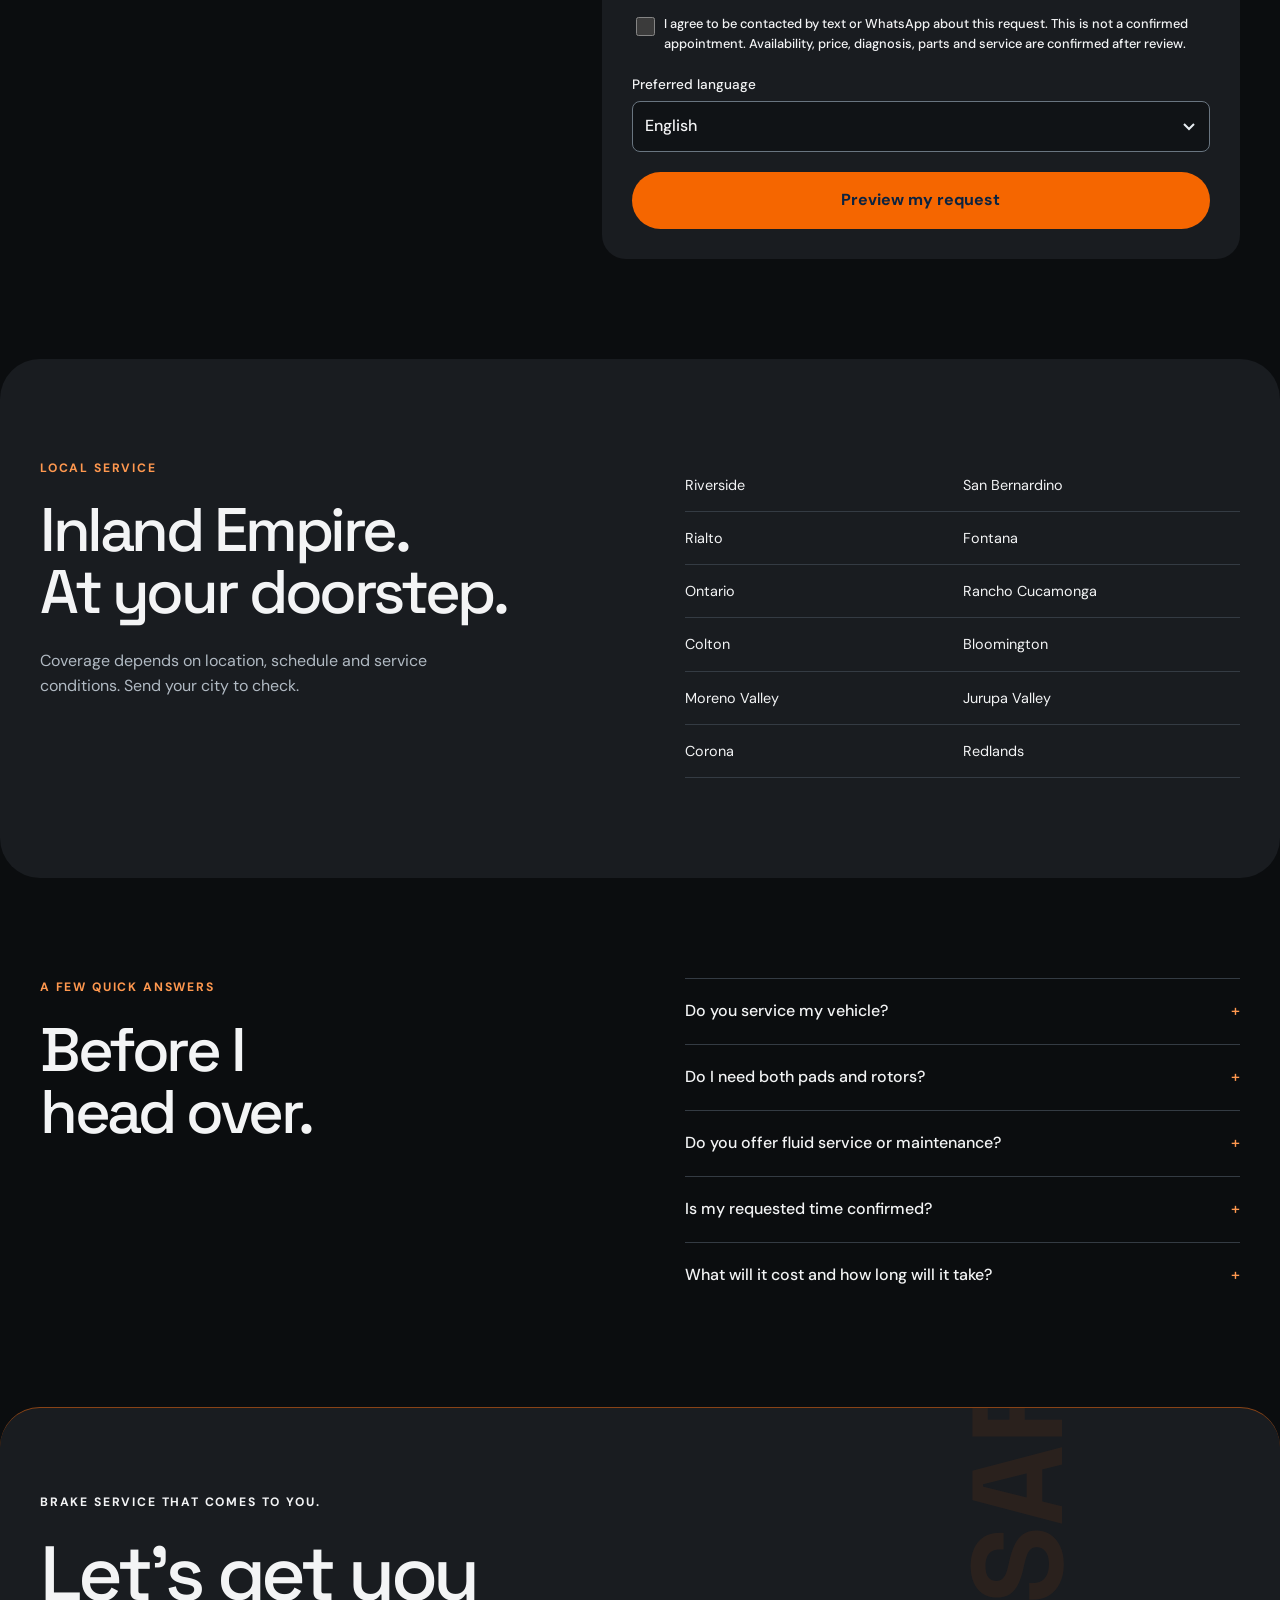
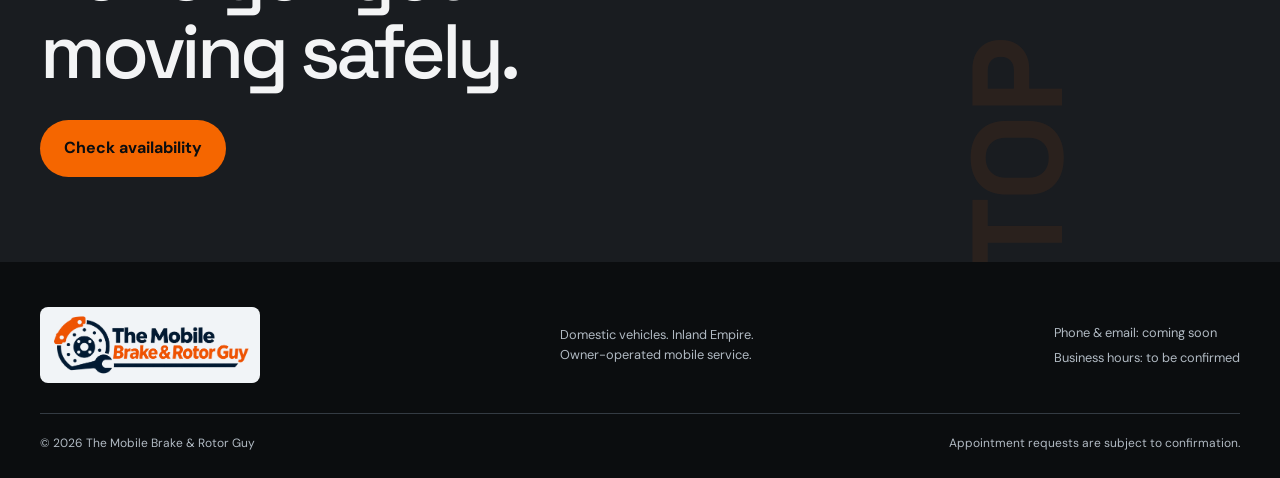
==== commit d21ce7b9: "Restore personal owner-led hero with photographic detail" ====
--- a/index.html
+++ b/index.html
@@ -25,20 +25,17 @@
 <a class="button small" href="#quote">Get a quote</a><a class="language-switch" href="es.html" lang="es" hreflang="es" aria-label="Ver el sitio en español">Español</a><button class="menu-toggle" aria-controls="main-nav" aria-expanded="false" aria-label="Open menu">☰</button>
 </div></header>
 <main>
-<section class="wheel-story" aria-labelledby="hero-title">
-<div class="wheel-stage">
-<div class="stage-grid" aria-hidden="true"></div>
-<div class="stage-mast"><p>MOBILE BRAKE SERVICE <span>/ INLAND EMPIRE</span></p><span class="stage-edition" aria-hidden="true">PRECISION. AT YOUR PLACE.</span></div>
-<div class="wheel-object"><picture><source type="image/webp" srcset="assets/motion/wheel-front-640.webp 640w, assets/motion/wheel-front-960.webp 960w, assets/motion/wheel-front-1280.webp 1280w" sizes="(max-width: 700px) 104vw, 80vh"><img src="assets/motion/wheel-front-960.webp" width="1280" height="1280" fetchpriority="high" alt="Front view of a pickup tire and graphite wheel, with a silver brake disc and orange caliper visible through the spokes."></picture></div>
-<picture class="story-photo story-brake" aria-hidden="true"><source type="image/webp" srcset="assets/photography/brake-service-detail-owner-operator-480.webp 480w, assets/photography/brake-service-detail-owner-operator-800.webp 800w, assets/photography/brake-service-detail-owner-operator-1200.webp 1200w" sizes="(max-width: 700px) 150vh, 100vw"><img src="assets/photography/brake-service-detail-owner-operator-1200.webp" width="1672" height="941" decoding="async" fetchpriority="low" alt=""></picture>
-<picture class="story-photo story-driveway" aria-hidden="true"><source type="image/webp" srcset="assets/photography/hero-640.webp 640w, assets/photography/hero-960.webp 960w, assets/photography/hero-1440.webp 1440w, assets/photography/hero-1774.webp 1774w" sizes="(max-width: 700px) 150vh, 100vw"><img src="assets/photography/hero-1440.webp" width="1774" height="887" decoding="async" fetchpriority="low" alt=""></picture>
-<div class="story-scrim" aria-hidden="true"></div>
-<div class="story-label" aria-hidden="true"><span class="story-label-line"></span><span>DOMESTIC CARS<br>TRUCKS &amp; VANS</span></div>
-<div class="story-copy story-copy-wheel"><p class="eyebrow orange">01 / RIGHT WHERE IT MATTERS</p><h1 id="hero-title">Your brakes.<br><span>My focus.</span></h1><p class="story-description">Mobile brake &amp; rotor service. I come to you.</p></div>
-<div class="story-copy story-copy-brake" aria-hidden="true"><p class="eyebrow orange">02 / BEHIND EVERY STOP</p><p class="story-heading">Pads. Rotors.<br><span>Done with care.</span></p><p class="story-description">The right work for your vehicle.</p></div>
-<div class="story-copy story-copy-driveway" aria-hidden="true"><p class="eyebrow orange">03 / YOUR DRIVEWAY. YOUR DAY.</p><p class="story-heading">Good brakes.<br><span>One less errand.</span></p><p class="story-description">Owner-operated. At your home or workplace.</p></div>
-<div class="story-bottom"><a class="button" href="#quote">Get a quote <svg width="14" height="14" viewBox="0 0 16 16" fill="none" aria-hidden="true" focusable="false"><path d="M3 13 13 3M3 3h10v10" stroke="currentColor" stroke-width="1.6"/></svg></a><a class="story-skip" href="#services">Services &amp; pricing <span aria-hidden="true">↘</span></a><div class="story-scroll" aria-hidden="true"><span><span class="scroll-desktop">SCROLL TO LOOK CLOSER</span><span class="scroll-touch">SWIPE TO EXPLORE</span></span><span class="story-progress"><span></span></span><span class="story-count">01 — 03</span></div></div>
+<section class="owner-hero" aria-labelledby="hero-title">
+<picture class="owner-hero-photo"><source type="image/webp" srcset="assets/photography/hero-640.webp 640w, assets/photography/hero-960.webp 960w, assets/photography/hero-1440.webp 1440w, assets/photography/hero-1774.webp 1774w" sizes="(max-width: 700px) 200vw, 100vw"><img src="assets/photography/hero-1440.webp" width="1774" height="887" fetchpriority="high" alt="A mechanic inspecting a pickup brake rotor in a driveway."></picture>
+<div class="owner-hero-shade" aria-hidden="true"></div>
+<div class="container owner-hero-content">
+<p class="eyebrow owner-kicker">OWNER-OPERATED / INLAND EMPIRE</p>
+<h1 id="hero-title">Your brakes.<br><span>My focus.</span></h1>
+<p class="owner-hero-description">Brake &amp; rotor service.<br>At your home or workplace.</p>
+<div class="owner-hero-actions"><a class="button" href="#quote">Get a quote <svg width="14" height="14" viewBox="0 0 16 16" fill="none" aria-hidden="true" focusable="false"><path d="M3 13 13 3M3 3h10v10" stroke="currentColor" stroke-width="1.6"/></svg></a><a class="owner-pricing" href="#services">Services &amp; pricing <span aria-hidden="true">↘</span></a></div>
+<p class="owner-signoff"><span aria-hidden="true"></span>One person. From quote to driveway.</p>
 </div>
+<div class="container owner-hero-foot"><p class="owner-location"><span class="eyebrow">MOBILE SERVICE. PERSONAL ATTENTION.</span><span>Domestic cars, trucks &amp; vans</span></p><a class="owner-detail" href="#how-it-works"><img src="assets/photography/brake-service-detail-owner-operator-480.webp" width="1672" height="941" decoding="async" fetchpriority="low" alt=""><span><span class="eyebrow">A CLOSER LOOK</span><strong>Care in the details.</strong><span class="owner-detail-link">See how I work <span aria-hidden="true">↗</span></span></span></a></div>
 </section>
 <section class="fit-strip"><div class="container"><strong lang="es">Se habla español.</strong><span>Domestic cars, trucks &amp; vans</span><span>Inland Empire coverage</span><span>Appointments confirmed after review</span></div></section>
 <section class="section services" id="services"><div class="container">
@@ -79,5 +76,4 @@
 <dialog id="contact-dialog" aria-labelledby="contact-title"><button class="dialog-close" aria-label="Close dialog">×</button><div class="dialog-content"><h2 id="contact-title">Contact details<br>coming soon.</h2><p>The business phone number hasn’t been published yet. Online requests are also currently in preview.</p><button class="button dialog-dismiss">Got it</button></div></dialog>
 <script src="site-config.js" defer></script>
 <script src="script.js" defer></script>
-<script src="hero-motion.js" defer></script>
 </body></html>
--- a/styles.css
+++ b/styles.css
@@ -235,104 +235,72 @@
 .button:disabled{opacity:.65;cursor:wait}
 .dialog-close{color:var(--ink);border:1px solid var(--line)}
 
-/* Wheel / brake / driveway: one pinned photographic stage, native scrolling. */
-.wheel-story{--story-header:calc(87px + env(safe-area-inset-top));--story-footer:0px;position:relative;background:#060708}
-.wheel-stage{position:relative;isolation:isolate;height:calc(100svh - var(--story-header) - var(--story-footer));min-height:520px;overflow:hidden;background:#060708}
-.wheel-story.motion-ready{height:calc(300svh - var(--story-footer))}
-.motion-ready .wheel-stage{position:sticky;top:var(--story-header)}
-.stage-grid{position:absolute;inset:0;background:radial-gradient(ellipse at 57% 45%,#252a2d 0,transparent 57%),linear-gradient(90deg,transparent 49.95%,#ffffff08 50%,transparent 50.05%);pointer-events:none}
-.stage-mast{position:absolute;inset:24px 40px auto;display:flex;justify-content:space-between;gap:20px;z-index:5;color:#d1d6da;font-size:.65rem;letter-spacing:.14em}
-.stage-mast p{font:inherit}
-.stage-mast p span{color:#a7afb6}
-.stage-edition{font-size:.6rem}
-.wheel-object{position:absolute;left:57%;top:46%;width:min(78vw,84svh,900px);aspect-ratio:1;transform:translate(-50%,-50%);z-index:2}
-.wheel-object picture,.wheel-object img{display:block;width:100%;height:100%;object-fit:contain}
-.story-photo{display:none;position:absolute;inset:0;z-index:1;pointer-events:none}
-.motion-ready .story-photo{display:block}
-.story-photo img{width:100%;height:100%;object-fit:cover}
-.story-brake{clip-path:circle(0% at 57% 46%)}
-.story-brake img{object-position:65% 48%}
-.story-driveway{clip-path:inset(0 0 0 100%);z-index:3}
-.story-driveway img{object-position:65% center}
-.story-scrim{position:absolute;inset:0;z-index:4;pointer-events:none;background:linear-gradient(0deg,#060708 0%,#060708bd 14%,transparent 58%),linear-gradient(90deg,#060708a6,transparent 45%),linear-gradient(180deg,#060708aa,transparent 18%)}
-.story-label{position:absolute;right:40px;top:44%;z-index:5;display:flex;align-items:center;gap:14px;font-size:.62rem;line-height:1.8;letter-spacing:.12em;color:#bfc5c9}
-.story-label-line{width:45px;height:1px;background:#f56600}
-.story-copy{position:absolute;z-index:5;left:40px;bottom:120px;right:40px;pointer-events:none}
-.story-copy .eyebrow{font-size:.64rem;letter-spacing:.16em;margin-bottom:14px}
-.story-copy h1,.story-heading{font:500 clamp(3.2rem,5vw,5rem)/.98 var(--heading);letter-spacing:-.065em}
-.story-copy h1 span,.story-heading span{color:#c0c6ca}
-.story-description{font-size:.88rem;color:#c6ccd1;margin-top:18px}
-.story-copy-brake,.story-copy-driveway{opacity:0;display:none}
-.motion-ready .story-copy-brake,.motion-ready .story-copy-driveway{display:block}
-.story-bottom{position:absolute;z-index:6;bottom:28px;left:40px;right:40px;display:flex;gap:25px;align-items:center;border-top:1px solid #ffffff26;padding-top:20px}
-.story-bottom .button{gap:26px;font-size:.85rem;min-height:48px}
-.story-skip{font-size:.8rem;min-height:44px;display:flex;align-items:center;gap:12px;text-decoration:none}
-.story-skip:hover{text-decoration:underline}
-.story-scroll{margin-left:auto;display:none;align-items:center;gap:20px;font-size:.58rem;letter-spacing:.13em;color:#c3c9ce}
-.motion-ready .story-scroll{display:flex}
-.story-progress{display:block;width:100px;height:2px;background:#ffffff40;overflow:hidden}
-.story-progress>span{display:block;width:100%;height:100%;background:var(--orange);transform:scaleX(0);transform-origin:left}
-.story-count{font-variant-numeric:tabular-nums;min-width:48px}
-.scroll-touch{display:none}
-@media(max-width:1000px){
- .stage-edition,.story-label{display:none}
- .story-scroll{gap:12px}
- .story-scroll>span:first-child{display:none}
- .story-progress{width:70px}
+/* Owner-led opening: natural scrolling, photographic detail, quiet motion. */
+.owner-hero{position:relative;isolation:isolate;overflow:hidden;min-height:730px;background:#0b0d0f}
+.owner-hero-photo{position:absolute;inset:0;z-index:-2;display:block;overflow:hidden}
+.owner-hero-photo img{display:block;width:100%;height:100%;object-fit:cover;object-position:65% center;animation:owner-arrive 1.2s ease-out both}
+.owner-hero-shade{position:absolute;inset:0;z-index:-1;background:linear-gradient(90deg,#0b0d0ff5 0%,#0b0d0fdb 26%,#0b0d0f65 48%,transparent 72%),linear-gradient(0deg,#0b0d0fdb,transparent 36%)}
+.owner-hero-content{padding-block:90px 190px;position:relative}
+.owner-kicker{display:flex;align-items:center;gap:14px;color:#e8b893;font-size:.7rem;letter-spacing:.13em;margin-bottom:28px}
+.owner-kicker:before{content:'';width:28px;height:2px;background:var(--orange);flex-shrink:0}
+.owner-hero h1{font-size:clamp(4.3rem,6.7vw,6.6rem);line-height:1;letter-spacing:-.065em;max-width:600px;font-weight:500}
+.owner-hero h1 span{color:#e6b998}
+.owner-hero-description{font-size:1.17rem;line-height:1.6;margin-top:26px;color:#e3e5e6}
+.owner-hero-actions{display:flex;align-items:center;gap:26px;margin-top:30px;flex-wrap:wrap}
+.owner-hero-actions .button{gap:24px;min-height:52px}
+.owner-pricing{min-height:48px;display:inline-flex;align-items:center;gap:12px;font-size:.9rem;text-decoration:none}
+.owner-pricing:hover{text-decoration:underline}
+.owner-signoff{display:flex;align-items:center;gap:12px;font-size:.82rem;color:#c3c8cc;margin-top:28px}
+.owner-signoff>span{width:18px;height:1px;background:#9aa2a8}
+.owner-hero-foot{position:absolute;bottom:30px;left:0;right:0;display:flex;justify-content:space-between;align-items:flex-end;gap:30px}
+.owner-location{display:flex;flex-direction:column;gap:8px;color:#c3c8cc;font-size:.82rem}
+.owner-location .eyebrow{font-size:.61rem;letter-spacing:.14em;margin:0;color:#e5e7e9}
+.owner-detail{display:flex;align-items:center;gap:20px;padding:12px 24px 12px 12px;background:#101316ed;border:1px solid #ffffff26;border-radius:4px;text-decoration:none;max-width:390px}
+.owner-detail>img{width:108px;height:100px;object-fit:cover;object-position:65% center;border-radius:2px}
+.owner-detail>span{display:flex;flex-direction:column}
+.owner-detail .eyebrow{font-size:.58rem;letter-spacing:.12em;margin:0 0 7px;color:#e6b998}
+.owner-detail strong{font:500 1.15rem/1.2 var(--heading);letter-spacing:-.025em}
+.owner-detail-link{display:flex;gap:16px;margin-top:12px;font-size:.75rem;color:#d3d7da}
+.owner-detail:hover{border-color:#e6b998}
+@keyframes owner-arrive{from{transform:scale(1.025)}to{transform:scale(1)}}
+@media(min-width:1600px){.owner-hero-content{padding-top:110px;padding-bottom:210px}}
+@media(max-width:1000px) and (min-width:701px){
+ .owner-hero{min-height:690px}
+ .owner-hero-content{padding-top:70px}
+ .owner-hero h1{font-size:4.7rem}
+ .owner-hero-photo img{object-position:70% center}
+ .owner-hero-shade{background:linear-gradient(90deg,#0b0d0ff5,#0b0d0fc4 34%,#0b0d0f18 80%),linear-gradient(0deg,#0b0d0fe6,transparent 40%)}
+ .owner-detail{gap:12px;padding-right:16px}
+ .owner-detail>img{width:80px;height:86px}
+ .owner-location{max-width:250px}
 }
 @media(max-width:700px){
- .wheel-story{--story-header:calc(75px + env(safe-area-inset-top));--story-footer:calc(64px + env(safe-area-inset-bottom))}
- .wheel-stage{min-height:0}
- .wheel-story.motion-ready{height:230svh}
- .stage-mast{inset:16px 16px auto;font-size:.625rem;letter-spacing:.09em}
- .stage-mast p{display:flex;flex-direction:column;gap:4px}
- .wheel-object{left:50%;top:34%;width:min(104vw,54svh);max-width:none}
- .stage-grid{background:radial-gradient(ellipse at 50% 38%,#282d30 0,transparent 65%)}
- .story-copy{left:16px;right:16px;bottom:128px}
- .story-copy h1,.story-heading{font-size:clamp(2.1rem,10vw,2.75rem)}
- .story-copy .eyebrow{font-size:.625rem;margin-bottom:10px;letter-spacing:.1em}
- .story-description{font-size:.875rem;margin-top:12px;max-width:320px;line-height:1.4}
- .story-bottom{left:16px;right:16px;bottom:14px;gap:12px;justify-content:space-between;padding-top:12px}
- .story-bottom .button{font-size:.875rem;min-height:48px;padding:12px;gap:8px}
- .story-skip{font-size:.8125rem;gap:6px;min-height:48px}
- .scroll-desktop{display:none}
- .scroll-touch{display:inline}
- .motion-ready .story-scroll>span:first-child{display:block}
- .motion-ready .story-scroll{position:absolute;right:0;left:0;bottom:calc(100% + 12px);gap:10px;font-size:.625rem;letter-spacing:.09em}
- .story-progress{flex:1}
- .story-progress{width:40px}
- .story-count{min-width:38px}
- .story-brake img{object-position:62% center}
- .story-driveway img{object-position:76% center}
- .story-scrim{background:linear-gradient(0deg,#060708 0%,#060708dd 17%,transparent 70%),linear-gradient(180deg,#060708aa,transparent 23%)}
-}
-@media(max-height:650px) and (min-width:701px){
- .wheel-stage{min-height:0}
- .wheel-object{width:80svh;top:44%}
- .story-copy{bottom:100px}
- .story-copy h1,.story-heading{font-size:2.3rem}
- .story-description{margin-top:10px}
- .story-bottom{bottom:16px;padding-top:12px}
-}
-@media(prefers-reduced-motion:reduce){
- .wheel-story.motion-ready{height:auto}
- .motion-ready .wheel-stage{position:relative;top:0}
-}
-@media(max-height:650px) and (max-width:700px){
- .wheel-stage{min-height:0}
- .wheel-object{width:min(90vw,45svh);top:32%}
- .story-copy{bottom:100px}
- .story-copy h1,.story-heading{font-size:1.9rem}
- .story-copy .eyebrow{font-size:.6rem;margin-bottom:7px}
- .story-description{display:none}
- .motion-ready .story-scroll{bottom:calc(100% + 10px)}
- .story-scroll>span:first-child{display:none!important}
-}
-/* Keep content clear of a phone notch in landscape and the keyboard while typing. */
+ .owner-hero{min-height:0;display:flex;flex-direction:column}
+ .owner-hero-photo{position:relative;inset:auto;height:clamp(260px,42svh,360px);z-index:0}
+ .owner-hero-photo img{object-position:76% center;animation-duration:1s}
+ .owner-hero-shade{inset:0 0 auto;height:clamp(260px,42svh,360px);z-index:1;background:linear-gradient(0deg,#0b0d0f,transparent 54%)}
+ .owner-hero-content{padding:0 0 32px;margin-top:-44px;z-index:2}
+ .owner-kicker{font-size:.62rem;gap:10px;letter-spacing:.08em;margin-bottom:18px}
+ .owner-kicker:before{width:20px}
+ .owner-hero h1{font-size:clamp(3rem,13vw,4rem);max-width:none}
+ .owner-hero-description{font-size:1rem;line-height:1.5;margin-top:20px}
+ .owner-hero-actions{gap:18px;flex-wrap:nowrap;justify-content:space-between;margin-top:24px}
+ .owner-hero-actions .button{padding:13px 18px;gap:14px;font-size:.875rem;min-height:48px}
+ .owner-pricing{font-size:.8125rem;gap:7px}
+ .owner-signoff{font-size:.75rem;margin-top:22px;gap:10px}
+ .owner-hero-foot{position:relative;bottom:auto;display:block;margin-bottom:24px}
+ .owner-location{display:none}
+ .owner-detail{max-width:none;gap:16px;padding:10px 16px 10px 10px;border-color:#343b43;background:#15181c}
+ .owner-detail>img{width:84px;height:72px}
+ .owner-detail>span{flex:1}
+ .owner-detail .eyebrow{font-size:.56rem;margin-bottom:4px}
+ .owner-detail strong{font-size:1rem}
+ .owner-detail-link{margin-top:7px;font-size:.7rem;justify-content:space-between}
+}
 @media(orientation:landscape) and (max-height:650px){
  .header-inner{padding-inline:env(safe-area-inset-left) env(safe-area-inset-right)}
- .story-copy,.story-bottom,.stage-mast{left:max(24px,env(safe-area-inset-left));right:max(24px,env(safe-area-inset-right))}
-}
+}
+@media(prefers-reduced-motion:reduce){.owner-hero-photo img{animation:none;transform:none}}
 @media(max-width:700px){
  body:has(#quote-form input:focus,#quote-form textarea:focus,#quote-form select:focus) .mobile-bar{visibility:hidden}
  #quote-form input,#quote-form select,#quote-form textarea{scroll-margin-block:110px 100px}
